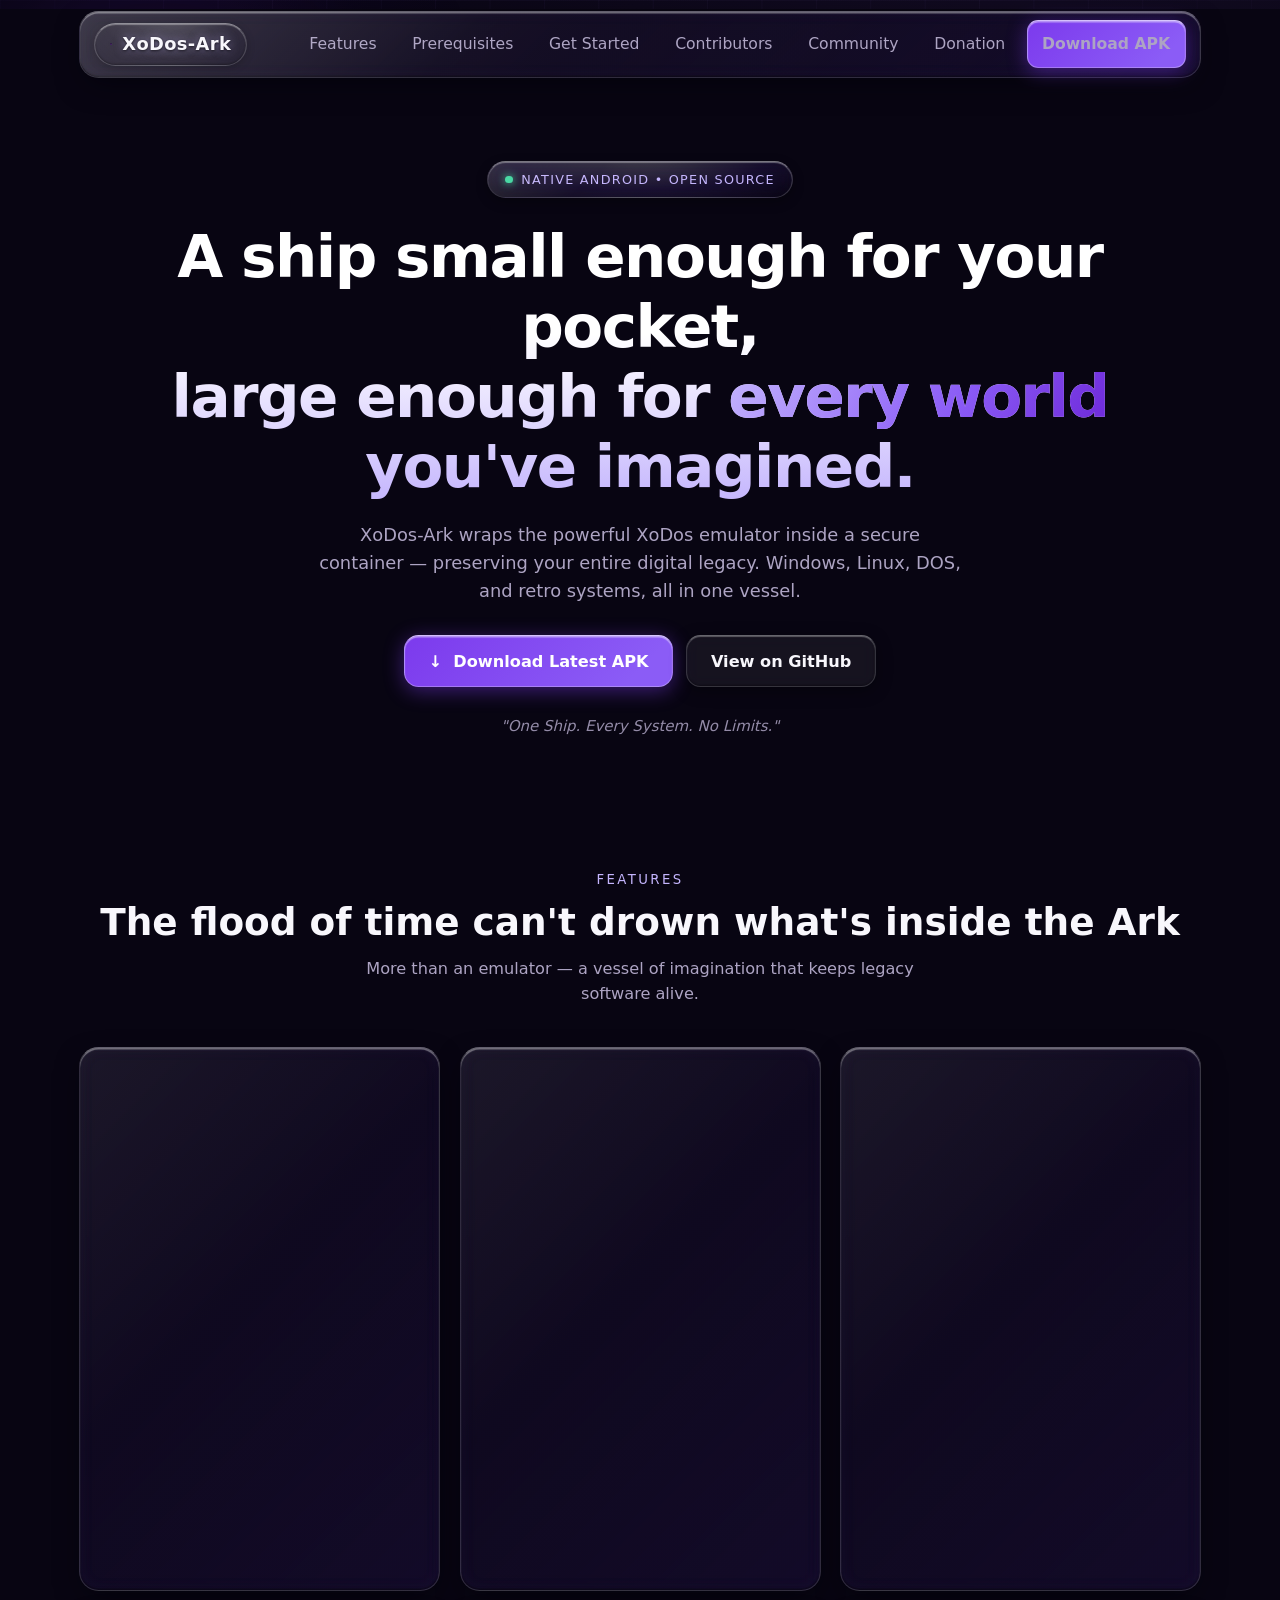
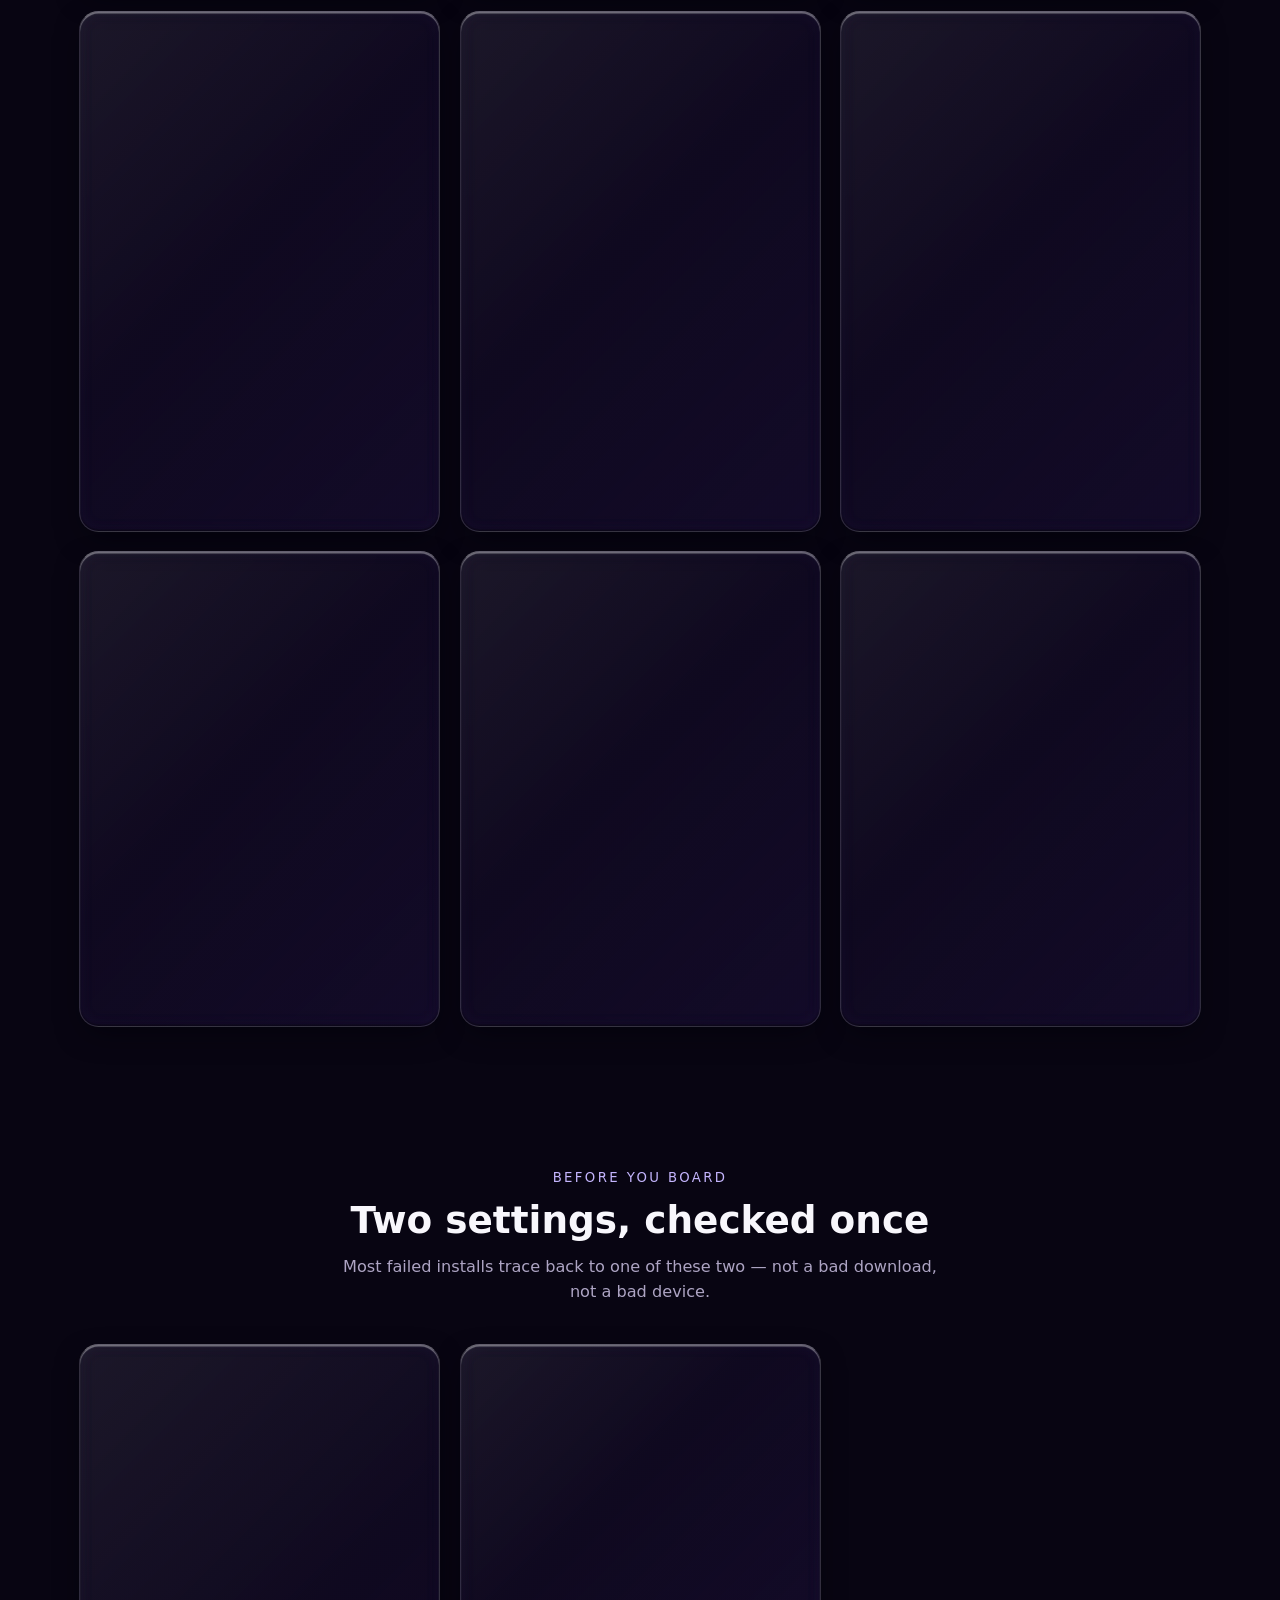
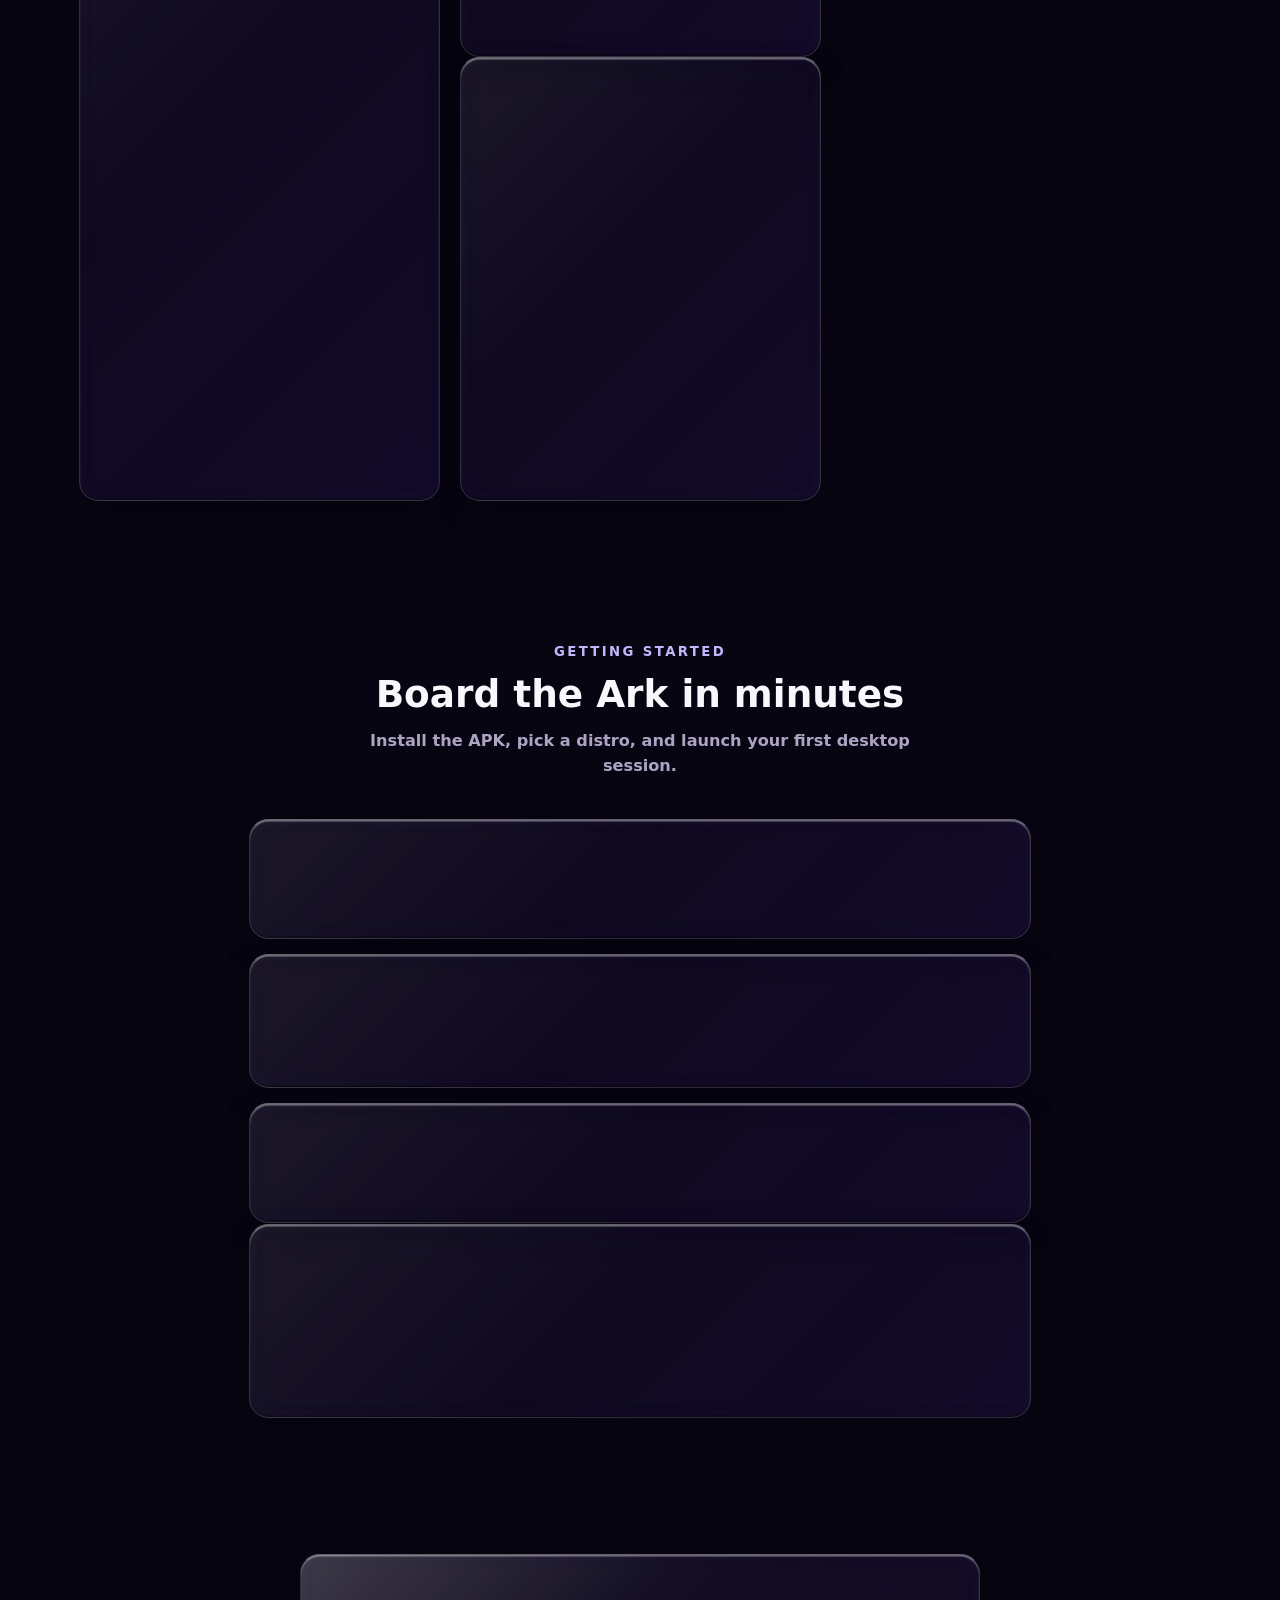
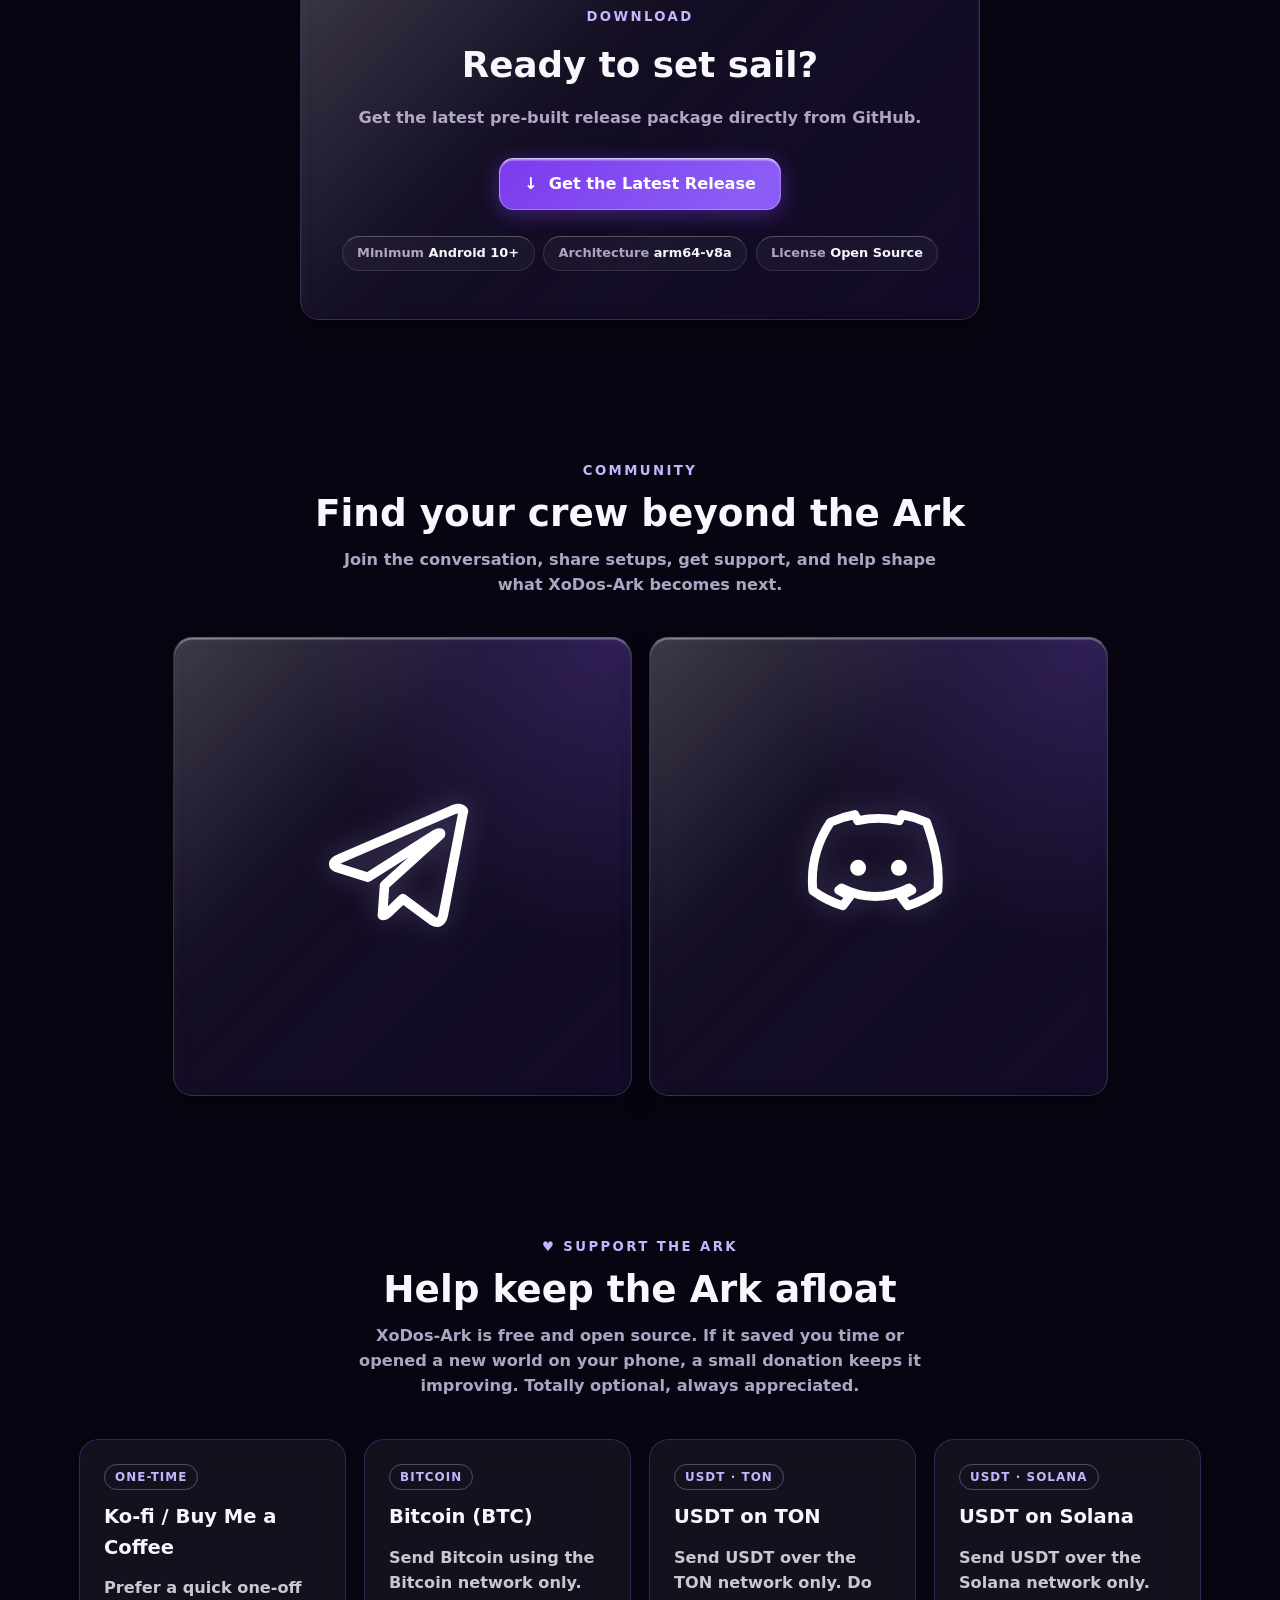
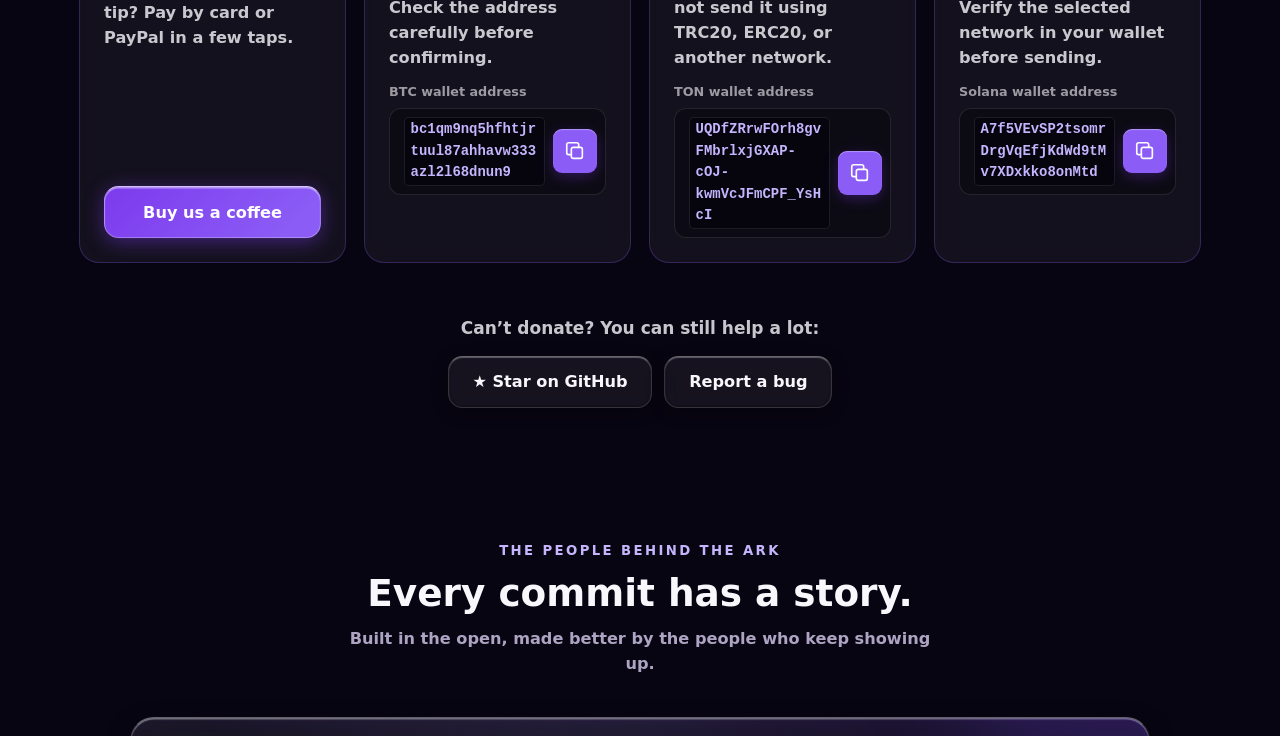
==== index.html @ d172a42a "Fix typo in performance improvement link Corrected a typo in the link to improve performance." ====
<!DOCTYPE html>
<html lang="en">
<head>
<meta charset="UTF-8">
<meta name="viewport" content="width=device-width, initial-scale=1.0, maximum-scale=5.0, viewport-fit=cover">
<meta name="theme-color" content="#080512">
<meta name="description" content="XoDos-Ark is a native Android app that wraps the XoDos emulator in a secure container.">
<title>XoDos-Ark — One Ship. Every System. No Limits.</title>
<link rel="stylesheet" href="style.css">
</head>
<body>
<div class="bg" aria-hidden="true">
<div class="orb orb-a"></div>
<div class="orb orb-b"></div>
<div class="grid"></div>
</div>
<nav aria-label="Primary navigation">
<div class="nav-inner glass">
<a class="brand" href="#top" aria-label="XoDos-Ark home">
<img class="brand-logo" src="assets/logo.png" alt="" width="52" height="52" decoding="async">
<span>XoDos-Ark</span>
</a>
<button class="nav-toggle" id="navToggle" type="button" aria-label="Toggle menu" aria-expanded="false" aria-controls="navMenu">
<span></span><span></span><span></span>
</button>
<div class="nav-links" id="navMenu">
<a href="#features">Features</a>
<a href="#prereqs">Prerequisites</a>
<a href="#start">Get Started</a>
<a href="#contributors">Contributors</a>
<a href="#community">Community</a>
<a href="#donate">Donation</a>
<a class="btn btn-primary" href="https://github.com/xodiosx/XoDos-Ark/releases" target="_blank" rel="noopener">Download APK</a>
</div>
</div>
</nav>
<main id="top">
<header class="hero wrap">
<span class="badge glass"><span class="dot"></span>Native Android &bull; Open Source</span>
<h1>A ship small enough for your pocket,<br class="br-lg"> large enough for <span class="ark">every world</span> you've imagined.</h1>
<p class="sub">XoDos-Ark wraps the powerful XoDos emulator inside a secure container — preserving your entire digital legacy. Windows, Linux, DOS, and retro systems, all in one vessel.</p>
<div class="cta">
<a class="btn btn-primary" href="https://github.com/xodiosx/XoDos-Ark/releases" target="_blank" rel="noopener">&darr;&nbsp; Download Latest APK</a>
<a class="btn" href="https://github.com/xodiosx/XoDos-Ark" target="_blank" rel="noopener">View on GitHub</a>
</div>
<p class="tagline">"One Ship. Every System. No Limits."</p>
</header>
<section id="features" class="wrap">
<div class="sec-head rv">
<span class="kicker">FEATURES</span>
<h2>The flood of time can't drown what's inside the Ark</h2>
<p>More than an emulator — a vessel of imagination that keeps legacy software alive.</p>
</div>
<div class="cards">
<article class="card glass rv">
<div class="icon" aria-hidden="true">
<svg fill="none" viewBox="0 0 24 24" stroke="currentColor"><path stroke-linecap="round" stroke-linejoin="round" stroke-width="2" d="M19 11H5m14 0a2 2 0 012 2v6a2 2 0 01-2 2H5a2 2 0 01-2-2v-6a2 2 0 012-2m14 0V9a2 2 0 00-2-2M5 11V9a2 2 0 012-2m0 0V5a2 2 0 012-2h6a2 2 0 012 2v2M7 7h10"/></svg>
</div>
<h3>Run full linux distro</h3>
<p>Run any Linux distro's with any environment's supported and given in ark.</p>
<span class="quote"></span>
</article>
<article class="card glass rv">
<div class="icon" aria-hidden="true">
<svg fill="none" viewBox="0 0 24 24" stroke="currentColor"><path stroke-linecap="round" stroke-linejoin="round" stroke-width="2" d="M12 18h.01M8 21h8a2 2 0 002-2V5a2 2 0 00-2-2H8a2 2 0 00-2 2v14a2 2 0 002 2z"/></svg>
</div>
<h3>Windows in mobile </h3>
<p>Run windows games and apps in mobiles.</p>
</article>
<article class="card glass rv">
<div class="icon" aria-hidden="true">
<svg fill="none" viewBox="0 0 24 24" stroke="currentColor"><path stroke-linecap="round" stroke-linejoin="round" stroke-width="2" d="M12 18h.01M8 21h8a2 2 0 002-2V5a2 2 0 00-2-2H8a2 2 0 00-2 2v14a2 2 0 002 2z"/></svg>
</div>
<h3>Pocket-Sized Infinity</h3>
<p>The entire history of personal computing fits in your palm. Save snapshots, share configs, and carry your environments everywhere.</p>
</article>
<article class="card glass rv">
<div class="icon" aria-hidden="true">
<svg fill="none" viewBox="0 0 24 24" stroke="currentColor"><path stroke-linecap="round" stroke-linejoin="round" stroke-width="2" d="M13 10V3L4 14h7v7l9-11h-7z"/></svg>
</div>
<h3>Built for Android</h3>
<p>Optimized touch controls, native Wayland/X11 rendering backends, and low-latency virtual display buffers.</p>
</article>
<article class="card glass rv">
<div class="icon" aria-hidden="true">
<svg fill="none" viewBox="0 0 24 24" stroke="currentColor"><path stroke-linecap="round" stroke-linejoin="round" stroke-width="2" d="M5 8h14M5 8a2 2 0 110-4h14a2 2 0 110 4M5 8v10a2 2 0 002 2h10a2 2 0 002-2V8m-9 4h4"/></svg>
</div>
<h3>Preservation First</h3>
<p>Not just about running the latest distros — it is about keeping classic architecture and legacy binaries running reliably.</p>
</article>
<article class="card glass rv">
<div class="icon" aria-hidden="true">
<svg fill="none" viewBox="0 0 24 24" stroke="currentColor"><path stroke-linecap="round" stroke-linejoin="round" stroke-width="2" d="M12 18h.01M8 21h8a2 2 0 002-2V5a2 2 0 00-2-2H8a2 2 0 00-2 2v14a2 2 0 002 2z"/></svg>
</div>
<h3>No root needed</h3>
<p>Uses proot to run the linux </p>
</article>
<article class="card glass rv">
<div class="icon" aria-hidden="true">
<svg fill="none" viewBox="0 0 24 24" stroke="currentColor"><path stroke-linecap="round" stroke-linejoin="round" stroke-width="2" d="M9 12l2 2 4-4m5.618-4.016A11.955 11.955 0 0112 2.944a11.955 11.955 0 01-8.618 3.04A12.02 12.02 0 003 9c0 5.591 3.824 10.29 9 11.622 5.176-1.332 9-6.03 9-11.622 0-1.042-.133-2.052-.382-3.016z"/></svg>
</div>
<h3>Backup && restore linux distro</h3>
<p>Backup the linx distro you have installed and extect it when you need </p>
</article>
<article class="card glass rv">
<div class="icon" aria-hidden="true">
<svg fill="none" viewBox="0 0 24 24" stroke="currentColor"><path stroke-linecap="round" stroke-linejoin="round" stroke-width="2" d="M12 18h.01M8 21h8a2 2 0 002-2V5a2 2 0 00-2-2H8a2 2 0 00-2 2v14a2 2 0 002 2z"/></svg>
</div>
<h3>Multi linux distro support </h3>
<p>You can install upto 3 linux distro and run what you want.</p>
</article>
<article class="card glass rv">
<div class="icon" aria-hidden="true">
<svg fill="none" viewBox="0 0 24 24" stroke="currentColor"><path stroke-linecap="round" stroke-linejoin="round" stroke-width="2" d="M12 18h.01M8 21h8a2 2 0 002-2V5a2 2 0 00-2-2H8a2 2 0 00-2 2v14a2 2 0 002 2z"/></svg>
</div>
<h3>Kali linux support (⚠️Beta) </h3>
<p> Run kali linux the most wanted.</p>
</article>
</div>
</section>
<section id="prereqs" class="wrap">
<div class="sec-head rv">
<span class="kicker">Before You Board</span>
<h2>Two settings, checked once</h2>
<p>Most failed installs trace back to one of these two — not a bad download, not a bad device.</p>
</div>
<div class="cards">
<article class="card glass rv">
<div class="icon" aria-hidden="true">
<svg fill="none" viewBox="0 0 24 24" stroke="currentColor"><path stroke-linecap="round" stroke-linejoin="round" stroke-width="2" d="M10 20l4-16m4 4l4 4-4 4M6 8l-4 4 4 4"/></svg>
</div>
<h3>Disable child process restrictions</h3>
<p>DISABLE THE PHANTOM PROCESER KILLER TO RUN THE LINUX ON YOUR DEVICE WITHOUT ANY CRASH.<b> <a href="phatom.html" class="quote">Want to learn more about that how to do that then clcik here</a></p>
<span class="quote">Resets itself if Developer Options ever gets switched off and back on — recheck it before your next install session.</span>
</article>
<article class="card glass rv">
<div class="icon" aria-hidden="true">
<svg fill="none" viewBox="0 0 24 24" stroke="currentColor"><path stroke-linecap="round" stroke-linejoin="round" stroke-width="2" d="M9 13h6m-3-3v6m5 5H7a2 2 0 01-2-2V5a2 2 0 012-2h5.586a1 1 0 01.707.293l5.414 5.414a1 1 0 01.293.707V19a2 2 0 01-2 2z"/></svg>
</div>
<h3>Grant only what's asked</h3>
<p>When the app requests file/storage permission, grant that dialog as shown. Don't separately enable a broader "manage all files" toggle beyond what it actually asks for — that exposes Android's own system-adjacent paths, and an accidental delete there risks the OS itself, not just app data.</p>
<span class="quote">The standard prompt is enough. More access isn't a shortcut, it's a bigger blast radius.</span>
</article>
<article class="card glass rv">
<div class="icon" aria-hidden="true">
<svg fill="none" viewBox="0 0 24 24" stroke="currentColor"><path stroke-linecap="round" stroke-linejoin="round" stroke-width="2" d="M12 9v2m0 4h.01m-6.938 4h13.856c1.54 0 2.502-1.667 1.732-3L13.732 4c-.77-1.333-2.694-1.333-3.464 0L3.34 16c-.77 1.333.192 3 1.732 3z"/></svg>
</div>
<h3>One thing to know</h3>
<p>there's a safe Way to disable phantom process killer without developer options being enabled is by enabling developer options for One time then use ADB command to disable phantom process killer then disable developer options again it won't effect the disabled phantom process only phone restart would restore phantom process again so you can keep using your banking apps. </p>
</article>
</div>
</section>
<section id="start" class="wrap">
<div class="sec-head rv">
<span class="kicker">Getting Started</span>
<h2>Board the Ark in minutes</h2>
<p>Install the APK, pick a distro, and launch your first desktop session.</p>
</div>
<div class="steps">
<article class="step glass rv">
<span class="num">1</span>
<div>
<h3>Install the APK</h3>
<p>Grab the latest release from GitHub, install it, and grant storage permissions. Requires Android 10 (API 29)+.</p>
</div>
</article>
<article class="step glass rv">
<span class="num">2</span>
<div>
<h3>Pick your distro &amp; update</h3>
<p>Select a distribution, start the container, and update package sources: <b> <a href="" class="quote">Want to learn about whats Linux , distro & how to use app. </a> </p>
</div>
</article>
<article class="step glass rv">
<span class="num">3</span>
<div>
<h3>Install your desktop environment</h3>
<p>Choose an efficient desktop interface such as XFCE4 or Openbox for maximum smoothness.</p></div>
</article>
<article class="step glass rv">
<span class="num">4</span>
<div>
<h3>Launch the session</h3>
<p>Start your display server and launch the desktop session using Desktop launcher insude drawer.<b> <a href="improve-perfomance.html" class="quote">Want to improve your Linux performance. </a> <b> <a href="learn-native_env.html" class="quote">Want to Learn how to use native environment of app </a> </p>
</div>
</article>
</div>
</section>
<section id="download" class="wrap">
<div class="dl-card glass rv">
<span class="kicker">Download</span>
<h2>Ready to set sail?</h2>
<p>Get the latest pre-built release package directly from GitHub.</p>
<a class="btn btn-primary" href="https://github.com/xodiosx/XoDos-Ark/releases" target="_blank" rel="noopener">&darr;&nbsp; Get the Latest Release</a>
<div class="req">
<span class="chip">Minimum <b>Android 10+</b></span>
<span class="chip">Architecture <b>arm64-v8a</b></span>
<span class="chip">License <b>Open Source</b></span>
</div>
</div>
</section>
<section id="community" class="wrap">
<div class="sec-head rv">
<span class="kicker">Community</span>
<h2>Find your crew beyond the Ark</h2>
<p>Join the conversation, share setups, get support, and help shape what XoDos-Ark becomes next.</p>
</div>
<div class="community-grid">
<!-- Replace the demo URLs below with the official community invites. -->
<a class="community-card glass rv" href="https://t.me/xodemulatorr" target="_blank" rel="noopener" aria-label="Open the XoDos-Ark Telegram group">
<div class="community-icon community-icon-telegram" aria-hidden="true">
<svg viewBox="0 0 24 24" fill="none"><path d="m21.5 3.5-3.1 16.1c-.23 1.13-.84 1.41-1.7.88l-4.66-3.43-2.25 2.17c-.25.25-.46.46-.94.46l.34-4.75 8.65-7.82c.38-.34-.08-.53-.59-.19L6.56 13.68l-4.61-1.44c-1-.31-1.02-1 .21-1.47L20.2 3.01c.83-.31 1.56.19 1.3.49Z" stroke="currentColor" stroke-width="1.5" stroke-linejoin="round"/></svg>
</div>
</a>
<a class="community-card glass rv" href="https://discord.gg/d2ChVhPfnF" target="_blank" rel="noopener" aria-label="Open the XoDos-Ark Discord server">
<div class="community-icon community-icon-discord" aria-hidden="true">
<svg viewBox="0 0 24 24" fill="none"><path d="M19.54 5.05A16.1 16.1 0 0 0 15.7 3.86l-.47.96a14.7 14.7 0 0 0-6.47 0l-.47-.96a16.1 16.1 0 0 0-3.84 1.2C2.03 8.7 1.37 12.26 1.7 15.77a15.9 15.9 0 0 0 4.72 2.38l1.14-1.56a9.4 9.4 0 0 1-1.8-.87l.44-.34a11.33 11.33 0 0 0 10.6 0l.44.34c-.58.34-1.18.63-1.8.87l1.14 1.56a15.9 15.9 0 0 0 4.72-2.38c.39-4.07-.66-7.6-1.76-10.72Z" stroke="currentColor" stroke-width="1.4" stroke-linejoin="round"/><circle cx="8.8" cy="12.2" r="1.25" fill="currentColor"/><circle cx="15.2" cy="12.2" r="1.25" fill="currentColor"/></svg>
</div>
</a>
</div>
</section>

<section id="donate" class="wrap">
<style>
#donate{--dp:#8b5cf6;--dp2:#c4b5fd}
#donate .dn-grid{display:grid;gap:18px;grid-template-columns:repeat(auto-fit,minmax(260px,1fr))}
#donate .dn-card{display:flex;flex-direction:column;gap:12px;padding:24px;border-radius:20px;background:rgba(255,255,255,.05);border:1px solid rgba(139,92,246,.28);-webkit-backdrop-filter:blur(14px);backdrop-filter:blur(14px)}
#donate .dn-card h3{margin:0;font-size:1.15rem}
#donate .dn-card p{margin:0;opacity:.8;line-height:1.55;font-size:.95rem}
#donate .dn-tag{align-self:flex-start;font-size:.7rem;letter-spacing:.09em;text-transform:uppercase;color:var(--dp2);border:1px solid rgba(196,181,253,.35);padding:3px 10px;border-radius:99px}
#donate .dn-copy{display:flex;gap:8px;align-items:center;background:rgba(0,0,0,.35);border:1px solid rgba(255,255,255,.1);border-radius:12px;padding:8px 8px 8px 14px}
#donate .dn-copy code{flex:1;min-width:0;overflow-wrap:anywhere;font-size:.82rem;color:var(--dp2)}
#donate .dn-copy button{border:0;cursor:pointer;color:#fff;background:var(--dp);border-radius:9px;padding:8px 14px;font:inherit;font-size:.82rem;font-weight:600}
#donate .dn-copy button.done{background:#10b981}
#donate .dn-copy button{display:inline-flex;align-items:center;justify-content:center;flex:0 0 44px;min-width:44px;min-height:44px;padding:10px}
#donate .dn-copy button svg{display:block;width:22px;height:22px;fill:none;stroke:currentColor;stroke-width:1.8;stroke-linecap:round;stroke-linejoin:round}
#donate .dn-copy button span{position:absolute;width:1px;height:1px;padding:0;margin:-1px;overflow:hidden;clip:rect(0,0,0,0);white-space:nowrap;border:0}
#donate .dn-label{font-size:.75rem;opacity:.6;margin-bottom:-6px}
#donate .dn-qr{align-self:center;width:150px;height:150px;border-radius:14px;background:#fff;display:grid;place-items:center;overflow:hidden}
#donate .dn-qr img{max-width:100%;max-height:100%}
#donate .dn-qr span{display:none;color:#555;font-size:.75rem;text-align:center;padding:10px}
#donate .dn-qr.empty span{display:block}
#donate .dn-qr.empty img{display:none}
#donate .dn-card .btn{text-align:center;margin-top:auto}
#donate .dn-why{margin-top:26px;display:flex;flex-wrap:wrap;gap:10px;justify-content:center}
#donate .dn-why span{padding:8px 16px;border-radius:99px;font-size:.88rem;background:rgba(139,92,246,.12);border:1px solid rgba(139,92,246,.3)}
#donate .dn-free{margin-top:26px;text-align:center}
#donate .dn-free p{opacity:.8;margin:0 0 14px}
#donate .dn-free .row{display:flex;flex-wrap:wrap;gap:12px;justify-content:center}
</style>
<div class="sec-head rv">
<span class="kicker">&hearts; Support the Ark</span>
<h2>Help keep the Ark afloat</h2>
<p>XoDos-Ark is free and open source. If it saved you time or opened a new world on your phone, a small donation keeps it improving. Totally optional, always appreciated.</p>
</div>
<div class="dn-grid">
<article class="dn-card rv">
  <span class="dn-tag">One-time</span>
  <h3>Ko-fi / Buy Me a Coffee</h3>
  <p>Prefer a quick one-off tip? Pay by card or PayPal in a few taps.</p>
  <!-- Replace YOUR-NAME with your real Ko-fi username to activate this payment link. -->
  <a class="btn btn-primary" href="https://buymeacoffee.com/karysdev?new=1" target="_blank" rel="noopener">Buy us a coffee</a>
</article>
<article class="dn-card rv">
  <span class="dn-tag">Bitcoin</span>
  <h3>Bitcoin (BTC)</h3>
  <p>Send Bitcoin using the Bitcoin network only. Check the address carefully before confirming.</p>
  <div class="dn-label">BTC wallet address</div>
  <div class="dn-copy">
    <code>bc1qm9nq5hfhtjrtuul87ahhavw333azl2l68dnun9</code>
    <button class="copy-command" type="button" data-copy="bc1qm9nq5hfhtjrtuul87ahhavw333azl2l68dnun9" aria-label="Copy Bitcoin wallet address" title="Copy wallet address">
      <svg viewBox="0 0 24 24" aria-hidden="true" focusable="false"><rect x="8" y="8" width="12" height="12" rx="2"></rect><path d="M16 8V5a2 2 0 0 0-2-2H5a2 2 0 0 0-2 2v9a2 2 0 0 0 2 2h3"></path></svg>
      <span>Copy</span>
    </button>
  </div>
</article>

<article class="dn-card rv">
  <span class="dn-tag">USDT · TON</span>
  <h3>USDT on TON</h3>
  <p>Send USDT over the TON network only. Do not send it using TRC20, ERC20, or another network.</p>
  <div class="dn-label">TON wallet address</div>
  <div class="dn-copy">
    <code>UQDfZRrwFOrh8gvFMbrlxjGXAP-cOJ-kwmVcJFmCPF_YsHcI</code>
    <button class="copy-command" type="button" data-copy="UQDfZRrwFOrh8gvFMbrlxjGXAP-cOJ-kwmVcJFmCPF_YsHcI" aria-label="Copy USDT TON wallet address" title="Copy wallet address">
      <svg viewBox="0 0 24 24" aria-hidden="true" focusable="false"><rect x="8" y="8" width="12" height="12" rx="2"></rect><path d="M16 8V5a2 2 0 0 0-2-2H5a2 2 0 0 0-2 2v9a2 2 0 0 0 2 2h3"></path></svg>
      <span>Copy</span>
    </button>
  </div>
</article>

<article class="dn-card rv">
  <span class="dn-tag">USDT · Solana</span>
  <h3>USDT on Solana</h3>
  <p>Send USDT over the Solana network only. Verify the selected network in your wallet before sending.</p>
  <div class="dn-label">Solana wallet address</div>
  <div class="dn-copy">
    <code>A7f5VEvSP2tsomrDrgVqEfjKdWd9tMv7XDxkko8onMtd</code>
    <button class="copy-command" type="button" data-copy="A7f5VEvSP2tsomrDrgVqEfjKdWd9tMv7XDxkko8onMtd" aria-label="Copy USDT Solana wallet address" title="Copy wallet address">
      <svg viewBox="0 0 24 24" aria-hidden="true" focusable="false"><rect x="8" y="8" width="12" height="12" rx="2"></rect><path d="M16 8V5a2 2 0 0 0-2-2H5a2 2 0 0 0-2 2v9a2 2 0 0 0 2 2h3"></path></svg>
      <span>Copy</span>
    </button>
  </div>
</article>
</div>
<div class="dn-why rv" aria-label="What donations help with">

</div>
<div class="dn-free rv">
<p>Can&rsquo;t donate? You can still help a lot:</p>
<div class="row">
<a class="btn" href="https://github.com/xodiosx/XoDos-Ark" target="_blank" rel="noopener">&#9733; Star on GitHub</a>
<a class="btn" href="https://github.com/xodiosx/XoDos-Ark/issues" target="_blank" rel="noopener">Report a bug</a>
</div>
</div>
<script>
(function () {
  var buttons = document.querySelectorAll('#donate [data-copy]');

  buttons.forEach(function (button) {
    button.addEventListener('click', async function () {
      var address = button.getAttribute('data-copy');
      var label = button.querySelector('span');
      var originalText = label ? label.textContent : button.textContent;

      try {
        if (navigator.clipboard && window.isSecureContext) {
          await navigator.clipboard.writeText(address);
        } else {
          var field = document.createElement('textarea');
          field.value = address;
          field.setAttribute('readonly', '');
          field.style.position = 'fixed';
          field.style.opacity = '0';
          document.body.appendChild(field);
          field.select();
          var copied = document.execCommand('copy');
          field.remove();
          if (!copied) throw new Error('Clipboard copy failed');
        }

        if (label) label.textContent = 'Copied ✓';
        else button.textContent = 'Copied ✓';
        button.classList.add('done');
      } catch (error) {
        if (label) label.textContent = 'Copy failed';
        else button.textContent = 'Copy failed';
      }

      window.setTimeout(function () {
        if (label) label.textContent = originalText;
        else button.textContent = originalText;
        button.classList.remove('done');
      }, 1800);
    });
  });
})();
</script>
</section>

<section id="contributors" class="wrap contributors-section">
  <div class="sec-head rv">
    <span class="kicker">THE PEOPLE BEHIND THE ARK</span>
    <h2>Every commit has a story.</h2>
    <p>Built in the open, made better by the people who keep showing up.</p>
  </div>

  <div class="contributors-panel glass rv">
    <div class="contributors-panel__glow" aria-hidden="true"></div>
    <div class="contributors-topbar" aria-hidden="true">
      <div class="contributors-window-dots"><i></i><i></i><i></i></div>
      <span class="contributors-window-title">xodos-ark / contributors</span>
      <span class="contributors-window-mark">● PUBLIC</span>
    </div>

    <div class="contributors-console">
      <div class="contributors-command"><span class="contributors-prompt">root@ark:~$</span> git log --contributors</div>
      <div class="contributors-meta">
        <span class="contributors-live-dot" aria-hidden="true"></span>
        <span data-contributor-status role="status" aria-live="polite">Loading GitHub contributor graph…</span>
        <span class="contributors-count" data-contributor-count>— people</span>
      </div>
    </div>

    <div class="contributors-viewport" aria-label="XoDos-Ark contributors">
      <div class="contributors-track" data-contributor-track>
        <div class="contributors-track__group" data-contributor-group>
          <div class="contributors-loading">Fetching the people behind the commits…</div>
        </div>
      </div>
    </div>

    <div class="contributors-bottomline">
      <span><span class="contributors-prompt">&gt;_</span> Open source is a team sport.</span>
  
    </div>
  </div>
  <p class="contributors-note">Contributor profiles open on GitHub. The roster is read from the public XoDos-Ark repository.</p>
</section>

</main>
<footer>
<div class="wrap">
<div class="glass">
<p><b>XoDos-Ark</b> — Built with gratitude toward the open-source community: Termux, Termux-X11, Triearch , Wayland and PRoot.</p>
<p class="foot-links">
<a href="https://github.com/xodiosx/XoDos-Ark" target="_blank" rel="noopener">GitHub</a> &bull;
<a href="https://github.com/xodiosx/XoDos-Ark/releases" target="_blank" rel="noopener">Releases</a> &bull;
<a href="https://github.com/xodiosx/XoDos-Ark#readme" target="_blank" rel="noopener">Documentation</a>
</p>
<p class="fine">"Bounded in a nutshell, yet king of infinite space."</p>
</div>
</div>
</footer>
<script src="main.js" defer></script>
</body>
</html>
---- style.css ----
:root {
  --bg: #080512;
  --bg-subtle: #120b22;
  --violet: #8b5cf6;
  --violet-glow: rgba(139, 92, 246, 0.4);
  --violet-soft: #c4b5fd;
  --ink: #f8f7fc;
  --ink-dim: #ada4c3;

  /* Optical Glass Tokens */
  --glass-bg: linear-gradient(135deg, rgba(255, 255, 255, 0.08) 0%, rgba(20, 13, 38, 0.6) 45%, rgba(139, 92, 246, 0.08) 100%);
  --glass-stroke: rgba(255, 255, 255, 0.14);
  --glass-stroke-top: rgba(255, 255, 255, 0.35);

  --lens-shadow: 0 10px 30px -8px rgba(2, 1, 8, 0.7),
                 inset 0 1.5px 1px 0 rgba(255, 255, 255, 0.4),
                 inset 0 -1.5px 2px 0 rgba(0, 0, 0, 0.4),
                 inset 0 0 16px 0 rgba(139, 92, 246, 0.06);

  --radius: 1.15rem;
  --font: system-ui, -apple-system, "Segoe UI", Roboto, "Helvetica Neue", Arial, sans-serif;
  --mono: ui-monospace, SFMono-Regular, Menlo, Consolas, monospace;
}

* {
  margin: 0;
  padding: 0;
  box-sizing: border-box;
}

/* Fluid Auto-Scaler: Everything based on rem scales to screen width */
html {
  scroll-behavior: smooth;
  font-size: clamp(13.5px, 3.8vw, 17px);
  background-color: var(--bg);
}

body {
  min-height: calc(var(--vvh, 1vh) * 100);
  background: var(--bg);
  color: var(--ink);
  font-family: var(--font);
  line-height: 1.55;
  overflow-x: hidden;
  -webkit-font-smoothing: antialiased;
  -webkit-tap-highlight-color: transparent;
}

::selection {
  background: var(--violet);
  color: #fff;
}

img, svg {
  max-width: 100%;
  height: auto;
}

.wrap {
  width: 100%;
  max-width: 68rem;
  margin: 0 auto;
  padding-inline: max(1rem, env(safe-area-inset-left), env(safe-area-inset-right));
}

/* ==========================================================================
   LOW-END OPTIMIZED AMBIENT BACKGROUND
   ========================================================================== */
.bg {
  position: fixed;
  inset: 0;
  z-index: -2;
  overflow: hidden;
  background: radial-gradient(1200px 700px at 80% -10%, var(--bg-subtle), transparent 70%), var(--bg);
  pointer-events: none;
}

.orb {
  position: absolute;
  border-radius: 50%;
  opacity: 0.65;
  transform: translateZ(0);
  will-change: transform;
}

.orb-a {
  width: 55vmax;
  height: 55vmax;
  left: -15vmax;
  top: -15vmax;
  background: radial-gradient(circle closest-side, rgba(91, 33, 182, 0.45) 0%, rgba(91, 33, 182, 0.2) 40%, rgba(91, 33, 182, 0.04) 70%, transparent 100%);
  animation: drift 28s ease-in-out infinite alternate;
}

.orb-b {
  width: 48vmax;
  height: 48vmax;
  right: -12vmax;
  bottom: -12vmax;
  background: radial-gradient(circle closest-side, rgba(67, 24, 154, 0.4) 0%, rgba(49, 46, 129, 0.18) 45%, rgba(49, 46, 129, 0.03) 75%, transparent 100%);
  animation: drift 34s ease-in-out infinite alternate-reverse;
}

@keyframes drift {
  0% { transform: translate3d(0, 0, 0); }
  100% { transform: translate3d(4vmax, 3vmax, 0); }
}

.grid {
  position: absolute;
  inset: 0;
  background-image: 
    linear-gradient(rgba(167, 139, 250, 0.04) 1px, transparent 1px),
    linear-gradient(90deg, rgba(167, 139, 250, 0.04) 1px, transparent 1px);
  background-size: 3.2rem 3.2rem;
  mask-image: radial-gradient(ellipse 90% 70% at 50% 0%, #000 35%, transparent 75%);
  -webkit-mask-image: radial-gradient(ellipse 90% 70% at 50% 0%, #000 35%, transparent 75%);
}

/* ==========================================================================
   CONVEX OPTICAL GLASS
   ========================================================================== */
.glass {
  position: relative;
  background: var(--glass-bg);
  border: 1px solid var(--glass-stroke);
  border-top-color: var(--glass-stroke-top);
  border-radius: var(--radius);
  box-shadow: var(--lens-shadow);
  backdrop-filter: blur(9px) saturate(145%);
  -webkit-backdrop-filter: blur(9px) saturate(145%);
  transform: translateZ(0);
}

.glass::before {
  content: "";
  position: absolute;
  inset: 0;
  border-radius: inherit;
  pointer-events: none;
  background: linear-gradient(135deg, rgba(255, 255, 255, 0.15) 0%, rgba(255, 255, 255, 0.02) 35%, transparent 100%);
}

/* ==========================================================================
   NAVIGATION BAR (Auto-Scaled & Safe-Area Aware)
   ========================================================================== */
nav {
  position: sticky;
  top: max(0.6rem, env(safe-area-inset-top));
  z-index: 100;
  width: 100%;
  max-width: 68rem;
  margin: 0.5rem auto 0;
  padding-inline: max(1rem, env(safe-area-inset-left), env(safe-area-inset-right));
}

.nav-inner {
  display: flex;
  align-items: center;
  justify-content: space-between;
  gap: 0.75rem;
  padding: 0.5rem 0.85rem;
  min-height: 3.6rem;
  overflow: visible !important;
}

.brand {
  position: relative;
  display: flex;
  align-items: center;
  gap: 0.6rem;
  font-weight: 750;
  letter-spacing: 0.02em;
  color: var(--ink);
  text-decoration: none;
  font-size: 1.05rem;
  padding: 0.4rem 0.85rem;
  border-radius: 999px;
  background: radial-gradient(ellipse at 50% -20%, rgba(255, 255, 255, 0.18) 0%, rgba(255, 255, 255, 0.02) 65%, transparent 100%);
  border: 1px solid rgba(255, 255, 255, 0.16);
  border-top-color: rgba(255, 255, 255, 0.45);
  box-shadow: inset 0 1px 1px rgba(255, 255, 255, 0.35), inset 0 -1px 2px rgba(0, 0, 0, 0.3), 0 2px 8px rgba(0, 0, 0, 0.2);
  transition: transform 0.2s cubic-bezier(0.16, 1, 0.3, 1), box-shadow 0.2s;
}

.brand-logo {
  display: block;
  width: 2.25px;
  height: 2.25px;
  flex: 0 0 auto;
  object-fit: contain;
  background: transparent;
  border: 0;
  border-radius: 50%;
  filter: drop-shadow(0 0 8px rgba(139, 92, 246, 0.42));
}

@media (max-width: 36rem) {
  .brand-logo {
    width: 2.85rem;
    height: 2.85rem;
  }
  .brand {
    gap: 0.55rem;
    padding-inline: 0.7rem;
  }
}

.brand span {
  text-shadow: 0 1px 3px rgba(0, 0, 0, 0.7), 0 0 10px rgba(196, 181, 253, 0.5);
}

.brand:hover, .brand:active {
  transform: scale(1.04);
}

.nav-toggle {
  display: none;
  flex-direction: column;
  justify-content: center;
  gap: 0.3rem;
  width: 2.75rem;
  height: 2.75rem;
  padding: 0.65rem;
  background: rgba(255, 255, 255, 0.06);
  border: 1px solid var(--glass-stroke);
  border-top-color: var(--glass-stroke-top);
  border-radius: 0.75rem;
  cursor: pointer;
  box-shadow: inset 0 1px 1px rgba(255, 255, 255, 0.3);
  z-index: 1010;
}

.nav-toggle span {
  display: block;
  height: 2px;
  width: 100%;
  background: var(--ink);
  border-radius: 2px;
  transition: transform 0.22s ease, opacity 0.18s ease;
}

.nav-toggle[aria-expanded="true"] span:nth-child(1) { transform: translateY(6px) rotate(45deg); }
.nav-toggle[aria-expanded="true"] span:nth-child(2) { opacity: 0; }
.nav-toggle[aria-expanded="true"] span:nth-child(3) { transform: translateY(-6px) rotate(-45deg); }

.nav-links {
  display: flex;
  gap: 0.4rem;
  align-items: center;
}

.nav-links a {
  color: var(--ink-dim);
  text-decoration: none;
  font-size: 0.92rem;
  padding: 0.5rem 0.85rem;
  border-radius: 0.65rem;
  transition: color 0.2s, background 0.2s;
}

.nav-links a:hover {
  color: var(--ink);
  background: rgba(255, 255, 255, 0.08);
}

/* ==========================================================================
   BUTTONS & BADGES
   ========================================================================== */
.btn {
  display: inline-flex;
  align-items: center;
  justify-content: center;
  gap: 0.5rem;
  padding: 0.75rem 1.4rem;
  min-height: 2.85rem;
  border-radius: 0.85rem;
  font-weight: 600;
  font-size: 0.95rem;
  text-decoration: none;
  cursor: pointer;
  border: 1px solid var(--glass-stroke);
  border-top-color: var(--glass-stroke-top);
  color: var(--ink);
  background: rgba(255, 255, 255, 0.06);
  backdrop-filter: blur(8px);
  -webkit-backdrop-filter: blur(8px);
  box-shadow: inset 0 1px 1px rgba(255, 255, 255, 0.3), inset 0 -1px 2px rgba(0, 0, 0, 0.3), 0 4px 16px rgba(0, 0, 0, 0.35);
  transition: transform 0.2s cubic-bezier(0.16, 1, 0.3, 1), box-shadow 0.2s ease, border-color 0.2s;
}

.btn:hover {
  transform: translateY(-2px) scale(1.02);
  background: rgba(255, 255, 255, 0.1);
  border-top-color: rgba(255, 255, 255, 0.55);
}

.btn:active {
  transform: translateY(0) scale(0.98);
}

.btn-primary {
  background: linear-gradient(135deg, #7c3aed, #8b5cf6 85%);
  border: 1px solid rgba(255, 255, 255, 0.3);
  border-top: 1px solid rgba(255, 255, 255, 0.65);
  color: #fff;
  box-shadow: 0 4px 20px rgba(124, 58, 237, 0.45), inset 0 1.5px 1px rgba(255, 255, 255, 0.45);
}

.badge {
  display: inline-flex;
  align-items: center;
  gap: 0.5rem;
  font-size: 0.75rem;
  letter-spacing: 0.1em;
  text-transform: uppercase;
  color: var(--violet-soft);
  padding: 0.45rem 1rem;
  border-radius: 999px;
  margin-bottom: 1.4rem;
  background: radial-gradient(ellipse at 50% -20%, rgba(255, 255, 255, 0.22) 0%, rgba(139, 92, 246, 0.1) 60%, rgba(10, 6, 20, 0.5) 100%);
  border: 1px solid rgba(255, 255, 255, 0.18);
  border-top-color: rgba(255, 255, 255, 0.45);
  box-shadow: inset 0 1px 1px rgba(255, 255, 255, 0.35), 0 4px 12px rgba(0, 0, 0, 0.3);
}

.dot {
  width: 0.45rem;
  height: 0.45rem;
  border-radius: 50%;
  background: #34d399;
  box-shadow: 0 0 8px #34d399;
}

/* ==========================================================================
   HERO SECTION
   ========================================================================== */
.hero {
  padding-block: clamp(2.8rem, 10vw, 5rem) clamp(2rem, 7vw, 3.5rem);
  text-align: center;
}

.hero h1 {
  font-size: clamp(1.75rem, 6.8vw, 3.5rem);
  line-height: 1.18;
  font-weight: 800;
  letter-spacing: -0.025em;
  margin-bottom: 1.1rem;
  background: linear-gradient(180deg, #ffffff 40%, #c4b5fd 100%);
  -webkit-background-clip: text;
  background-clip: text;
  color: transparent;
}

.ark {
  background: linear-gradient(120deg, #c4b5fd, #8b5cf6 60%, #6d28d9);
  -webkit-background-clip: text;
  background-clip: text;
  color: transparent;
}

.hero p.sub {
  max-width: 38rem;
  margin: 0 auto 1.8rem;
  color: var(--ink-dim);
  font-size: clamp(0.92rem, 3.5vw, 1.05rem);
}

.cta {
  display: flex;
  gap: 0.75rem;
  justify-content: center;
  flex-wrap: wrap;
}

.cta .btn {
  width: 100%;
  max-width: 20rem;
}

.tagline {
  margin-top: 1.6rem;
  font-size: 0.88rem;
  color: var(--ink-dim);
  font-style: italic;
  opacity: 0.85;
}

section {
  padding-block: clamp(2.2rem, 8vw, 4rem);
}

.sec-head {
  text-align: center;
  margin-bottom: clamp(1.6rem, 5vw, 2.4rem);
}

.kicker {
  font-size: 0.78rem;
  letter-spacing: 0.18em;
  text-transform: uppercase;
  color: var(--violet-soft);
}

.sec-head h2 {
  font-size: clamp(1.4rem, 5.5vw, 2.2rem);
  line-height: 1.22;
  font-weight: 750;
  margin-top: 0.5rem;
}

.sec-head p {
  color: var(--ink-dim);
  max-width: 35rem;
  margin: 0.6rem auto 0;
  font-size: 0.95rem;
}

.video-section {
  padding-top: clamp(2rem, 7vw, 3.5rem);
}

.video-shell {
  max-width: 29rem;
  margin: 0 auto;
  padding: clamp(0.65rem, 2vw, 1rem);
}

.video-frame {
  position: relative;
  width: min(100%, 24rem);
  aspect-ratio: 9 / 16;
  margin: 0 auto;
  overflow: hidden;
  border-radius: calc(var(--radius) - 0.25rem);
  background: #05030b;
  box-shadow: 0 12px 28px rgba(2, 1, 8, 0.55), inset 0 0 0 1px rgba(255, 255, 255, 0.1);
}

.video-frame iframe {
  display: block;
  width: 100%;
  height: 100%;
  border: 0;
}

.video-note {
  margin: 0.7rem 0.25rem 0;
  color: var(--ink-dim);
  font-size: 0.78rem;
  text-align: center;
}

.command-shell {
  position: relative;
  display: flex;
  align-items: stretch;
  gap: 0.55rem;
  margin: 0.7rem 0.25rem 0;
  padding: 0.7rem;
  border: 1px solid rgba(255, 255, 255, 0.14);
  border-top-color: rgba(255, 255, 255, 0.3);
  border-radius: 0.85rem;
  background: rgba(4, 2, 12, 0.72);
  box-shadow: inset 0 1px 1px rgba(255, 255, 255, 0.08), 0 8px 18px rgba(2, 1, 8, 0.28);
}

.command-block {
  flex: 1;
  min-width: 0;
  margin: 0;
  overflow-x: auto;
  color: var(--violet-soft);
  font: 0.82rem/1.6 var(--mono);
  white-space: pre;
  scrollbar-width: thin;
  scrollbar-color: rgba(196, 181, 253, 0.38) transparent;
}

.copy-command {
  flex: 0 0 auto;
  align-self: center;
  display: inline-flex;
  align-items: center;
  justify-content: center;
  gap: 0.35rem;
  min-height: 2.4rem;
  padding: 0.55rem 0.75rem;
  border: 1px solid rgba(255, 255, 255, 0.25);
  border-top-color: rgba(255, 255, 255, 0.55);
  border-radius: 0.65rem;
  color: #fff;
  background: linear-gradient(135deg, rgba(124, 58, 237, 0.9), rgba(139, 92, 246, 0.72));
  box-shadow: 0 4px 14px rgba(124, 58, 237, 0.3), inset 0 1px 1px rgba(255, 255, 255, 0.35);
  font: 600 0.82rem/1 var(--font);
  cursor: pointer;
  transition: transform 0.2s ease, filter 0.2s ease, background 0.2s ease;
}

.copy-command svg {
  width: 1rem;
  height: 1rem;
  fill: none;
  stroke: currentColor;
  stroke-linecap: round;
  stroke-linejoin: round;
  stroke-width: 1.8;
}

.copy-command:hover { filter: brightness(1.12); transform: translateY(-1px); }
.copy-command:active { transform: translateY(0) scale(0.97); }
.copy-command:focus-visible { outline: 2px solid var(--violet-soft); outline-offset: 2px; }
.copy-command.is-copied { background: linear-gradient(135deg, #059669, #10b981); }

@media (max-width: 28rem) {
  .command-shell { align-items: flex-start; }
  .copy-command span { display: none; }
  .copy-command { padding-inline: 0.65rem; }
}

.cards {
  display: grid;
  grid-template-columns: 1fr;
  gap: 1rem;
}

.card {
  position: relative;
  min-width: 0;
  padding: 1.4rem 1.25rem;
  overflow: hidden;
  content-visibility: auto;
  contain-intrinsic-size: 14rem;
  transition: transform 0.25s cubic-bezier(0.16, 1, 0.3, 1), box-shadow 0.25s ease, border-color 0.25s ease;
}

.card::after {
  content: "";
  position: absolute;
  inset: 0;
  border-radius: inherit;
  pointer-events: none;
  background: radial-gradient(ellipse 110% 70% at 50% 0%, rgba(255, 255, 255, 0.2) 0%, rgba(255, 255, 255, 0.02) 50%, transparent 80%),
              radial-gradient(circle at 80% 100%, rgba(139, 92, 246, 0.12) 0%, transparent 60%);
  opacity: 0.85;
}

.card:hover, .card:active {
  transform: translateY(-3px) scale(1.02);
  border-top-color: rgba(255, 255, 255, 0.55);
  box-shadow: 0 16px 36px -8px rgba(2, 1, 8, 0.8),
              inset 0 1.5px 1.5px rgba(255, 255, 255, 0.45),
              inset 0 0 20px rgba(167, 139, 250, 0.15);
}

.icon {
  position: relative;
  z-index: 1;
  width: 2.85rem;
  height: 2.85rem;
  border-radius: 0.85rem;
  display: grid;
  place-items: center;
  background: radial-gradient(circle at 35% 30%, rgba(255, 255, 255, 0.22) 0%, rgba(139, 92, 246, 0.16) 50%, rgba(20, 10, 40, 0.4) 100%);
  border: 1px solid rgba(255, 255, 255, 0.22);
  border-top-color: rgba(255, 255, 255, 0.55);
  margin-bottom: 1rem;
  color: var(--violet-soft);
  box-shadow: inset 0 1px 1px rgba(255, 255, 255, 0.4), 0 4px 12px rgba(0, 0, 0, 0.3);
  transition: transform 0.25s cubic-bezier(0.16, 1, 0.3, 1);
}

.icon svg {
  width: 1.45rem;
  height: 1.45rem;
}

.card:hover .icon, .card:active .icon {
  transform: scale(1.1) translateY(-2px);
}

.card h3 {
  font-size: 1.12rem;
  margin-bottom: 0.5rem;
}

.card p {
  font-size: 0.92rem;
  color: var(--ink-dim);
}

.quote {
  display: block;
  margin-top: 0.9rem;
  font-size: 0.82rem;
  font-style: italic;
  color: var(--violet-soft);
  opacity: 0.85;
}
/* ==========================================================================
   STEPS & TERMINAL
   ========================================================================== */
.steps {
  display: grid;
  gap: 0.9rem;
  max-width: 46rem;
  margin: 0 auto;
}

.step {
  position: relative;
  display: flex;
  gap: 1rem;
  padding: 1.15rem;
  align-items: flex-start;
  min-width: 0;
  content-visibility: auto;
  contain-intrinsic-size: 7rem;
  transition: transform 0.2s cubic-bezier(0.16, 1, 0.3, 1);
}

.step:hover {
  transform: translateY(-2px) scale(1.015);
}

.step > div {
  min-width: 0;
  flex: 1;
}

.num {
  flex: none;
  width: 2.35rem;
  height: 2.35rem;
  border-radius: 50%;
  display: grid;
  place-items: center;
  font-weight: 700;
  font-size: 0.95rem;
  color: #fff;
  background: linear-gradient(135deg, #7c3aed, #a78bfa);
  border: 1px solid rgba(255, 255, 255, 0.4);
  box-shadow: 0 0 14px var(--violet-glow);
}

.step h3 {
  font-size: 1.05rem;
  margin-bottom: 0.25rem;
}

.step p {
  font-size: 0.9rem;
  color: var(--ink-dim);
}

pre {
  max-width: 100%;
  overflow-x: auto;
  margin-top: 0.65rem;
  padding: 0.65rem 0.85rem;
  line-height: 1.45;
  font-family: var(--mono);
  font-size: 0.8rem;
  background: rgba(6, 4, 14, 0.7);
  border: 1px solid rgba(255, 255, 255, 0.1);
  border-top-color: rgba(255, 255, 255, 0.2);
  border-radius: 0.6rem;
  color: #c4b5fd;
  box-shadow: inset 0 2px 4px rgba(0, 0, 0, 0.4);
}

/* Inline code — commands, package names and flags called out in prose. */
code {
  font-family: var(--mono);
  font-size: 0.86em;
  background: rgba(6, 4, 14, 0.65);
  border: 1px solid rgba(255, 255, 255, 0.09);
  border-radius: 0.35em;
  padding: 0.1em 0.4em;
  color: #c4b5fd;
  word-break: break-word;
}

pre code {
  background: none;
  border: none;
  padding: 0;
  font-size: 1em;
  color: inherit;
  word-break: normal;
}

/* ==========================================================================
   PACKAGE-MANAGER ROWS (one distro family = one tool + its commands)
   ========================================================================== */
.pkg-list {
  display: grid;
  gap: 0.5rem;
  margin-top: 0.75rem;
}

.pkg {
  display: grid;
  grid-template-columns: 1fr;
  gap: 0.4rem 0.9rem;
  padding: 0.7rem 0.85rem;
  background: rgba(6, 4, 14, 0.5);
  border: 1px solid rgba(255, 255, 255, 0.1);
  border-top-color: rgba(255, 255, 255, 0.18);
  border-radius: 0.7rem;
  min-width: 0;
}

.pkg-name {
  display: flex;
  flex-direction: column;
  gap: 0.15rem;
  font-weight: 700;
  font-size: 0.92rem;
  min-width: 0;
}

.pkg-name .mgr {
  font-weight: 500;
  font-size: 0.68rem;
  letter-spacing: 0.1em;
  text-transform: uppercase;
  color: var(--violet-soft);
}

.pkg-cmds {
  display: flex;
  flex-direction: column;
  gap: 0.4rem;
  min-width: 0;
}

.pkg-cmd {
  display: flex;
  gap: 0.6rem;
  align-items: baseline;
  min-width: 0;
}

.cmd-l {
  flex: none;
  width: 5rem;
  font-size: 0.66rem;
  letter-spacing: 0.1em;
  text-transform: uppercase;
  color: var(--ink-dim);
}

.pkg-cmd code {
  min-width: 0;
  overflow-x: auto;
  white-space: nowrap;
}

@media (min-width: 42rem) {
  .pkg { grid-template-columns: minmax(9rem, 14rem) 1fr; align-items: center; }
}

/* ==========================================================================
   DOWNLOAD CARD & CHIPS
   ========================================================================== */
.dl-card {
  max-width: 40rem;
  margin: 0 auto;
  text-align: center;
  padding: clamp(1.8rem, 6vw, 2.8rem) clamp(1.2rem, 5vw, 2rem);
}

.dl-card h2 {
  font-size: clamp(1.4rem, 5vw, 2.1rem);
  margin: 0.5rem 0 0.75rem;
}

.dl-card p {
  color: var(--ink-dim);
  margin-bottom: 1.6rem;
  font-size: 0.95rem;
}

.dl-card .btn {
  width: 100%;
  max-width: 20rem;
}

.req {
  display: flex;
  gap: 0.5rem;
  justify-content: center;
  flex-wrap: wrap;
  margin-top: 1.5rem;
}

.chip {
  font-size: 0.76rem;
  padding: 0.4rem 0.85rem;
  border-radius: 999px;
  color: var(--ink-dim);
  border: 1px solid rgba(255, 255, 255, 0.12);
  border-top-color: rgba(255, 255, 255, 0.25);
  background: rgba(255, 255, 255, 0.04);
}

.chip b {
  color: var(--ink);
}

.chip-ok   { color: #34d399; border-color: rgba(52, 211, 153, 0.35); }
.chip-warn { color: #f59e0b; border-color: rgba(245, 158, 11, 0.35); }
.chip-heavy{ color: #fb7185; border-color: rgba(251, 113, 133, 0.35); }

/* ============================================================================
   COMMUNITY
   ============================================================================ */
.community-grid {
  display: grid;
  grid-template-columns: repeat(2, minmax(0, 1fr));
  gap: 1rem;
  max-width: 55rem;
  margin: 0 auto;
}

.community-card {
  position: relative;
  display: flex;
  flex-direction: column;
  align-items: center;
  min-width: 0;
  aspect-ratio: 1 / 1;
  padding: clamp(1.35rem, 4vw, 1.8rem);
  overflow: hidden;
  justify-content: center;
  color: var(--ink);
  text-decoration: none;
  transition: transform 0.25s cubic-bezier(0.16, 1, 0.3, 1), box-shadow 0.25s ease, border-color 0.25s ease;
}

.community-card::after {
  content: "";
  position: absolute;
  inset: 0;
  border-radius: inherit;
  pointer-events: none;
  background: radial-gradient(circle at 95% 0%, rgba(139, 92, 246, 0.24), transparent 48%);
}

.community-card:hover,
.community-card:active {
  transform: translateY(-3px);
  border-top-color: rgba(255, 255, 255, 0.55);
  box-shadow: 0 16px 36px -8px rgba(2, 1, 8, 0.8), inset 0 1.5px 1.5px rgba(255, 255, 255, 0.45), inset 0 0 20px rgba(167, 139, 250, 0.15);
}

.community-card:focus-visible {
  outline: 2px solid var(--violet-soft);
  outline-offset: 4px;
}

.community-icon,
.community-card h3 {
  position: relative;
  z-index: 1;
}

.community-icon {
  display: grid;
  place-items: center;
  width: 100%;
  height: 100%;
  color: #fff;
  transition: transform 0.25s cubic-bezier(0.16, 1, 0.3, 1);
}

.community-icon svg {
  width: clamp(5rem, 18vw, 9rem);
  height: clamp(5rem, 18vw, 9rem);
  filter: drop-shadow(0 0 14px rgba(196, 181, 253, 0.28));
}

.community-card:hover .community-icon,
.community-card:active .community-icon {
  transform: scale(1.1) translateY(-2px);
}

/* Compact one-line-per-option rows — used for the Desktop
   Environment list, where six full cards would be too much scroll
   for what's really just a name + verdict + a couple of tags. */
.de-row {
  display: flex;
  flex-wrap: wrap;
  align-items: center;
  gap: 0.6rem 0.9rem;
  padding: 0.9rem 1.1rem;
}

.de-row + .de-row {
  margin-top: 0.6rem;
}

.de-row .de-name {
  font-weight: 700;
  flex: none;
  min-width: 6rem;
}

.de-row .de-desc {
  flex: 1 1 16rem;
  font-size: 0.88rem;
  color: var(--ink-dim);
}

.de-row .de-tags {
  display: flex;
  gap: 0.4rem;
  flex-wrap: wrap;
}

.sub-kicker {
  display: block;
  font-size: 0.75rem;
  letter-spacing: 0.14em;
  text-transform: uppercase;
  color: var(--violet-soft);
  margin: 2.4rem 0 0.5rem;
}
/* ==========================================================================
   FOOTER
   ========================================================================== */
footer {
  padding: 2.5rem 0 calc(2rem + env(safe-area-inset-bottom));
  text-align: center;
  color: var(--ink-dim);
  font-size: 0.85rem;
}

footer .glass {
  padding: 1.5rem 1.25rem;
}

footer a {
  color: var(--violet-soft);
  text-decoration: none;
  padding: 0.2rem 0.35rem;
}

.foot-links {
  margin-top: 0.65rem;
}

.fine {
  margin-top: 0.75rem;
  font-size: 0.75rem;
  opacity: 0.65;
}

.rv {
  opacity: 0;
  transform: translateY(14px);
  transition: opacity 0.45s ease, transform 0.45s ease;
}

.rv.in {
  opacity: 1;
  transform: none;
}

/* ==========================================================================
   RESPONSIVE DESIGN & MOBILE DRAWER ADAPTATION
   ========================================================================== */
@media (min-width: 36rem) {
  .cards { grid-template-columns: repeat(2, 1fr); }
  .cta .btn, .dl-card .btn { width: auto; }
}

@media (min-width: 50rem) {
  .cards { grid-template-columns: repeat(3, 1fr); gap: 1.15rem; }
  .br-lg { display: inline; }
}

/* Mobile Screen Layout
   Raised from 49.99rem: five nav links + the download button no
   longer fit one desktop row below ~64rem (1024px) once Prerequisites/
   Choose Stack/Known Issues were added — this keeps the nav from
   overflowing on tablets and small laptops instead of just phones. */
@media (max-width: 64rem) {
  .nav-toggle {
    display: flex;
    z-index: 1010;
  }

  .nav-links {
    position: absolute;
    top: calc(100% + 0.6rem);
    left: 0;
    right: 0;
    z-index: 1000;
    display: flex;
    flex-direction: column;
    align-items: stretch;
    gap: 0.5rem;
    padding: 1rem;
    border-radius: 1.15rem;
    background: linear-gradient(135deg, rgba(25, 16, 46, 0.97) 0%, rgba(14, 9, 28, 0.98) 100%);
    border: 1px solid rgba(255, 255, 255, 0.18);
    border-top-color: rgba(255, 255, 255, 0.45);
    backdrop-filter: blur(14px) saturate(140%);
    -webkit-backdrop-filter: blur(14px) saturate(140%);
    box-shadow: 0 16px 40px rgba(0, 0, 0, 0.75), inset 0 1.5px 1px rgba(255, 255, 255, 0.35);
    opacity: 0;
    visibility: hidden;
    pointer-events: none;
    transform: translateY(-8px) scale(0.98);
    transition: opacity 0.24s cubic-bezier(0.16, 1, 0.3, 1), transform 0.24s cubic-bezier(0.16, 1, 0.3, 1), visibility 0.24s;
  }

  .nav-links.open {
    opacity: 1;
    visibility: visible;
    pointer-events: auto;
    transform: translateY(0) scale(1);
  }

  .nav-links a {
    padding: 0.85rem 1rem;
    font-size: 1.02rem;
    text-align: center;
    border-radius: 0.75rem;
  }

  .nav-links .btn {
    margin-top: 0.35rem;
    min-height: 3rem;
  }
}

@supports not ((backdrop-filter: blur(1px)) or (-webkit-backdrop-filter: blur(1px))) {
  .glass { background: rgba(22, 14, 40, 0.95); }
  .orb { opacity: 0.25; }
}

@media (prefers-reduced-motion: reduce) {
  *, *::before, *::after {
    animation: none !important;
    transition: none !important;
  }
  .rv {
    opacity: 1;
    transform: none;
  }
}
/* ==========================================================================
   XODOS-ARK CONTRIBUTORS — native purple optical-glass treatment
   Uses the existing root palette, glass gradient, lens shadow and radius.
   ========================================================================== */
.contributors-section {
  padding-top: clamp(2rem, 7vw, 3.5rem);
}

.contributors-panel {
  --contributors-border: rgba(196, 181, 253, 0.2);
  position: relative;
  isolation: isolate;
  overflow: hidden;
  max-width: 60rem;
  margin-inline: auto;
  padding: clamp(0.9rem, 3vw, 1.45rem);
  border-radius: calc(var(--radius) + 0.25rem);
  background: var(--glass-bg);
  border: 1px solid var(--glass-stroke);
  border-top-color: var(--glass-stroke-top);
  box-shadow: var(--lens-shadow);
  backdrop-filter: blur(9px) saturate(145%);
  -webkit-backdrop-filter: blur(9px) saturate(145%);
}

.contributors-panel::before {
  content: "";
  position: absolute;
  inset: 0;
  z-index: -1;
  pointer-events: none;
  border-radius: inherit;
  background:
    radial-gradient(ellipse 65% 55% at 50% -12%, rgba(196, 181, 253, 0.15), transparent 72%),
    radial-gradient(circle at 100% 100%, rgba(139, 92, 246, 0.12), transparent 48%);
}

.contributors-panel__glow {
  position: absolute;
  z-index: -1;
  width: 19rem;
  height: 19rem;
  right: -8rem;
  top: -12rem;
  border-radius: 50%;
  background: rgba(139, 92, 246, 0.17);
  filter: blur(48px);
  pointer-events: none;
}

.contributors-topbar {
  display: flex;
  align-items: center;
  min-height: 2.2rem;
  gap: 0.8rem;
  padding: 0.1rem 0.2rem 0.85rem;
  border-bottom: 1px solid rgba(255, 255, 255, 0.09);
}

.contributors-window-dots {
  display: flex;
  gap: 0.38rem;
  flex: none;
}

.contributors-window-dots i {
  display: block;
  width: 0.58rem;
  height: 0.58rem;
  border-radius: 50%;
  box-shadow: inset 0 1px 1px rgba(255,255,255,.32), 0 0 9px currentColor;
}

.contributors-window-dots i:nth-child(1) { color: #ff6b6b; background: #ff6b6b; }
.contributors-window-dots i:nth-child(2) { color: #f6c85f; background: #f6c85f; }
.contributors-window-dots i:nth-child(3) { color: #42d69b; background: #42d69b; }

.contributors-window-title {
  min-width: 0;
  overflow: hidden;
  color: var(--ink-dim);
  font: 0.72rem var(--mono);
  text-overflow: ellipsis;
  white-space: nowrap;
}

.contributors-window-mark {
  margin-left: auto;
  flex: none;
  color: #6ee7b7;
  font: 700 0.62rem var(--mono);
  letter-spacing: 0.08em;
}

.contributors-console {
  display: flex;
  flex-wrap: wrap;
  justify-content: space-between;
  align-items: center;
  gap: 0.8rem 1.2rem;
  padding: 1.05rem 0.2rem 1rem;
}

.contributors-command {
  min-width: 0;
  color: #f8f7fc;
  font: 500 clamp(0.76rem, 2.6vw, 0.9rem) var(--mono);
  overflow-wrap: anywhere;
}

.contributors-prompt { color: var(--violet-soft); }

.contributors-meta {
  display: inline-flex;
  flex-wrap: wrap;
  align-items: center;
  gap: 0.45rem;
  color: var(--ink-dim);
  font: 0.67rem var(--mono);
}

.contributors-live-dot {
  width: 0.42rem;
  height: 0.42rem;
  border-radius: 50%;
  background: #34d399;
  box-shadow: 0 0 10px rgba(52, 211, 153, 0.85);
}

.contributors-count {
  margin-left: 0.2rem;
  padding: 0.22rem 0.55rem;
  color: var(--violet-soft);
  border: 1px solid rgba(196, 181, 253, 0.2);
  border-radius: 999px;
  background: rgba(139, 92, 246, 0.09);
  white-space: nowrap;
}

.contributors-viewport {
  position: relative;
  overflow: hidden;
  padding-block: 0.95rem 1.15rem;
  border-top: 1px solid rgba(255, 255, 255, 0.055);
  border-bottom: 1px solid rgba(255, 255, 255, 0.075);
  mask-image: linear-gradient(90deg, transparent, #000 5%, #000 95%, transparent);
  -webkit-mask-image: linear-gradient(90deg, transparent, #000 5%, #000 95%, transparent);
}

.contributors-track {
  display: flex;
  width: max-content;
  animation: ark-contributors-marquee 52s linear infinite;
  will-change: transform;
}

.contributors-panel:hover .contributors-track,
.contributors-panel:focus-within .contributors-track {
  animation-play-state: paused;
}

.contributors-track__group {
  display: flex;
  flex: none;
  align-items: flex-start;
  gap: clamp(1.2rem, 3.5vw, 2.35rem);
  padding-inline: clamp(0.8rem, 2.4vw, 1.4rem);
}

.contributors-person {
  display: flex;
  flex: none;
  flex-direction: column;
  align-items: center;
  gap: 0.55rem;
  width: clamp(5.2rem, 14vw, 7rem);
  text-align: center;
  color: var(--ink);
  text-decoration: none;
  border-radius: 1rem;
  outline-offset: 5px;
}

.contributors-person:focus-visible {
  outline: 2px solid var(--violet-soft);
}

.contributors-avatar-shell {
  position: relative;
  display: grid;
  place-items: center;
  width: clamp(3.65rem, 10vw, 4.65rem);
  aspect-ratio: 1;
  padding: 3px;
  border-radius: 50%;
  background: linear-gradient(145deg, #e9ddff 0%, #9a75f7 38%, rgba(139, 92, 246, 0.2) 100%);
  box-shadow: 0 0 0 1px rgba(255,255,255,.13), 0 7px 24px rgba(74, 35, 156, 0.27), inset 0 1px 1px rgba(255,255,255,.5);
  transition: transform 0.25s cubic-bezier(0.16, 1, 0.3, 1), box-shadow 0.25s ease;
}

.contributors-person:hover .contributors-avatar-shell,
.contributors-person:focus-visible .contributors-avatar-shell {
  transform: translateY(-4px) scale(1.07);
  box-shadow: 0 0 0 1px rgba(255,255,255,.24), 0 0 24px var(--violet-glow), 0 9px 28px rgba(74, 35, 156, 0.38);
}

.contributors-avatar-shell img,
.contributors-avatar-fallback {
  display: block;
  width: 100%;
  height: 100%;
  aspect-ratio: 1;
  border-radius: 50%;
  object-fit: cover;
  border: 2px solid rgba(9, 5, 20, 0.92);
  background: linear-gradient(135deg, #251544, #100a20);
}

.contributors-avatar-fallback {
  display: grid;
  place-items: center;
  color: var(--violet-soft);
  font: 700 1rem var(--mono);
}

.contributors-name {
  display: block;
  max-width: 100%;
  overflow: hidden;
  color: #f8f7fc;
  font-size: 0.76rem;
  font-weight: 650;
  text-overflow: ellipsis;}

.contributors-commits {
  display: block;
  margin-top: -0.38rem;
  color: var(--ink-dim);
  font: 0.62rem var(--mono);
}

.contributors-loading {
  padding: 1.6rem 1rem;
  color: var(--ink-dim);
  font: 0.76rem var(--mono);
  white-space: nowrap;
}

.contributors-bottomline {
  display: flex;
  flex-wrap: wrap;
  align-items: center;
  justify-content: space-between;
  gap: 0.75rem 1rem;
  padding: 0.95rem 0.2rem 0.1rem;
  color: var(--ink-dim);
  font: 0.68rem var(--mono);
}

.contributors-bottomline a {
  color: var(--violet-soft);
  text-decoration: none;
  transition: color 0.2s ease;
}

.contributors-bottomline a:hover {
  color: #fff;
}

.contributors-note {
  margin: 0.8rem auto 0;
  max-width: 60rem;
  color: var(--ink-dim);
  opacity: 0.72;
  text-align: center;
  font-size: 0.75rem;
}

@keyframes ark-contributors-marquee {
  from { transform: translate3d(0, 0, 0); }
  to { transform: translate3d(-50%, 0, 0); }
}

@media (max-width: 36rem) {
  .contributors-panel { padding: 0.78rem; }
  .contributors-topbar { gap: 0.55rem; }
  .contributors-window-mark { font-size: 0.56rem; }
  .contributors-console {
    align-items: flex-start;
    flex-direction: column;
    gap: 0.55rem;
    padding-block: 0.85rem;
  }
  .contributors-meta { font-size: 0.62rem; }
  .contributors-track { animation-duration: 42s; }
  .contributors-track__group { gap: 1rem; }
  .contributors-person { width: 5.1rem; }
  .contributors-avatar-shell { width: 3.55rem; }
  .contributors-name { font-size: 0.7rem; }
  .contributors-bottomline { font-size: 0.62rem; }
}

@media (prefers-reduced-motion: reduce) {
  .contributors-viewport {
    overflow-x: auto;
    mask-image: none;
    -webkit-mask-image: none;
  }
  .contributors-track {
    animation: none;
    will-change: auto;
  }
}

@supports not ((backdrop-filter: blur(1px)) or (-webkit-backdrop-filter: blur(1px))) {
  .contributors-panel {
    background: rgba(22, 14, 40, 0.96);
  }
}
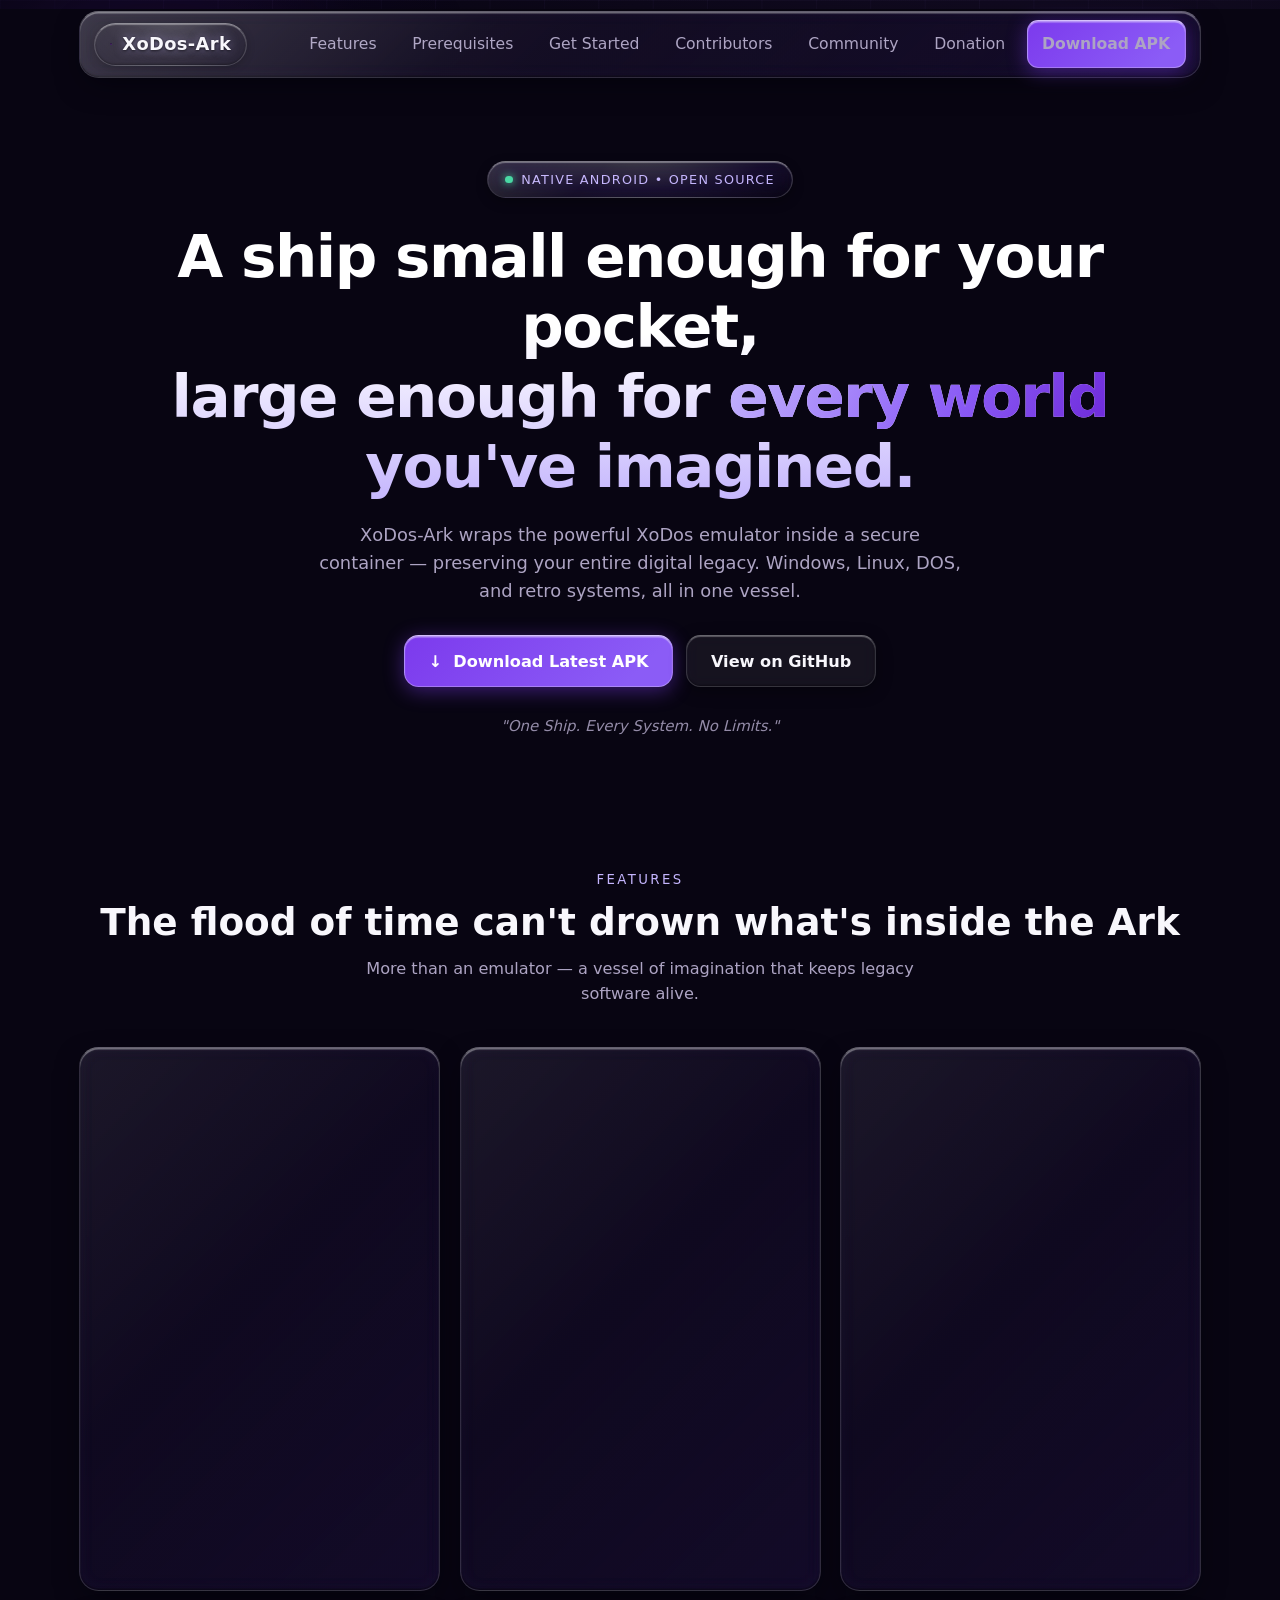
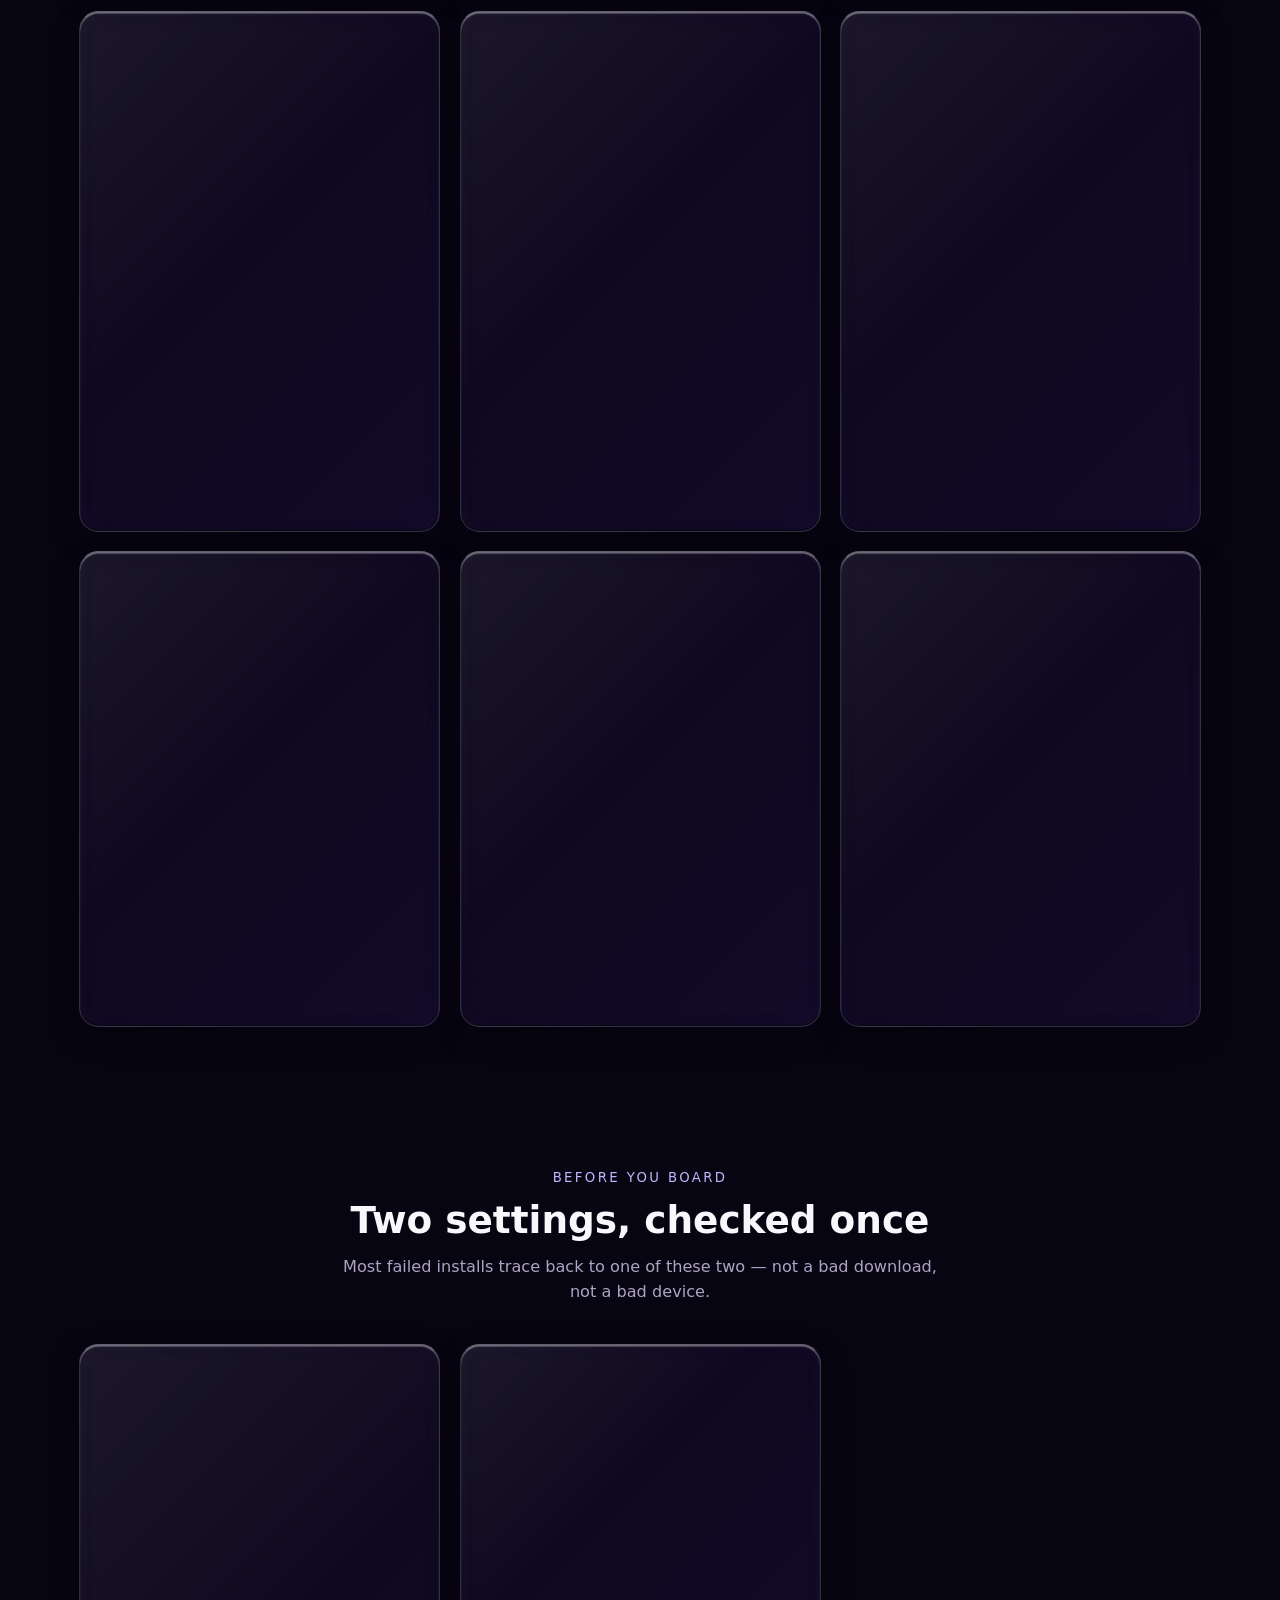
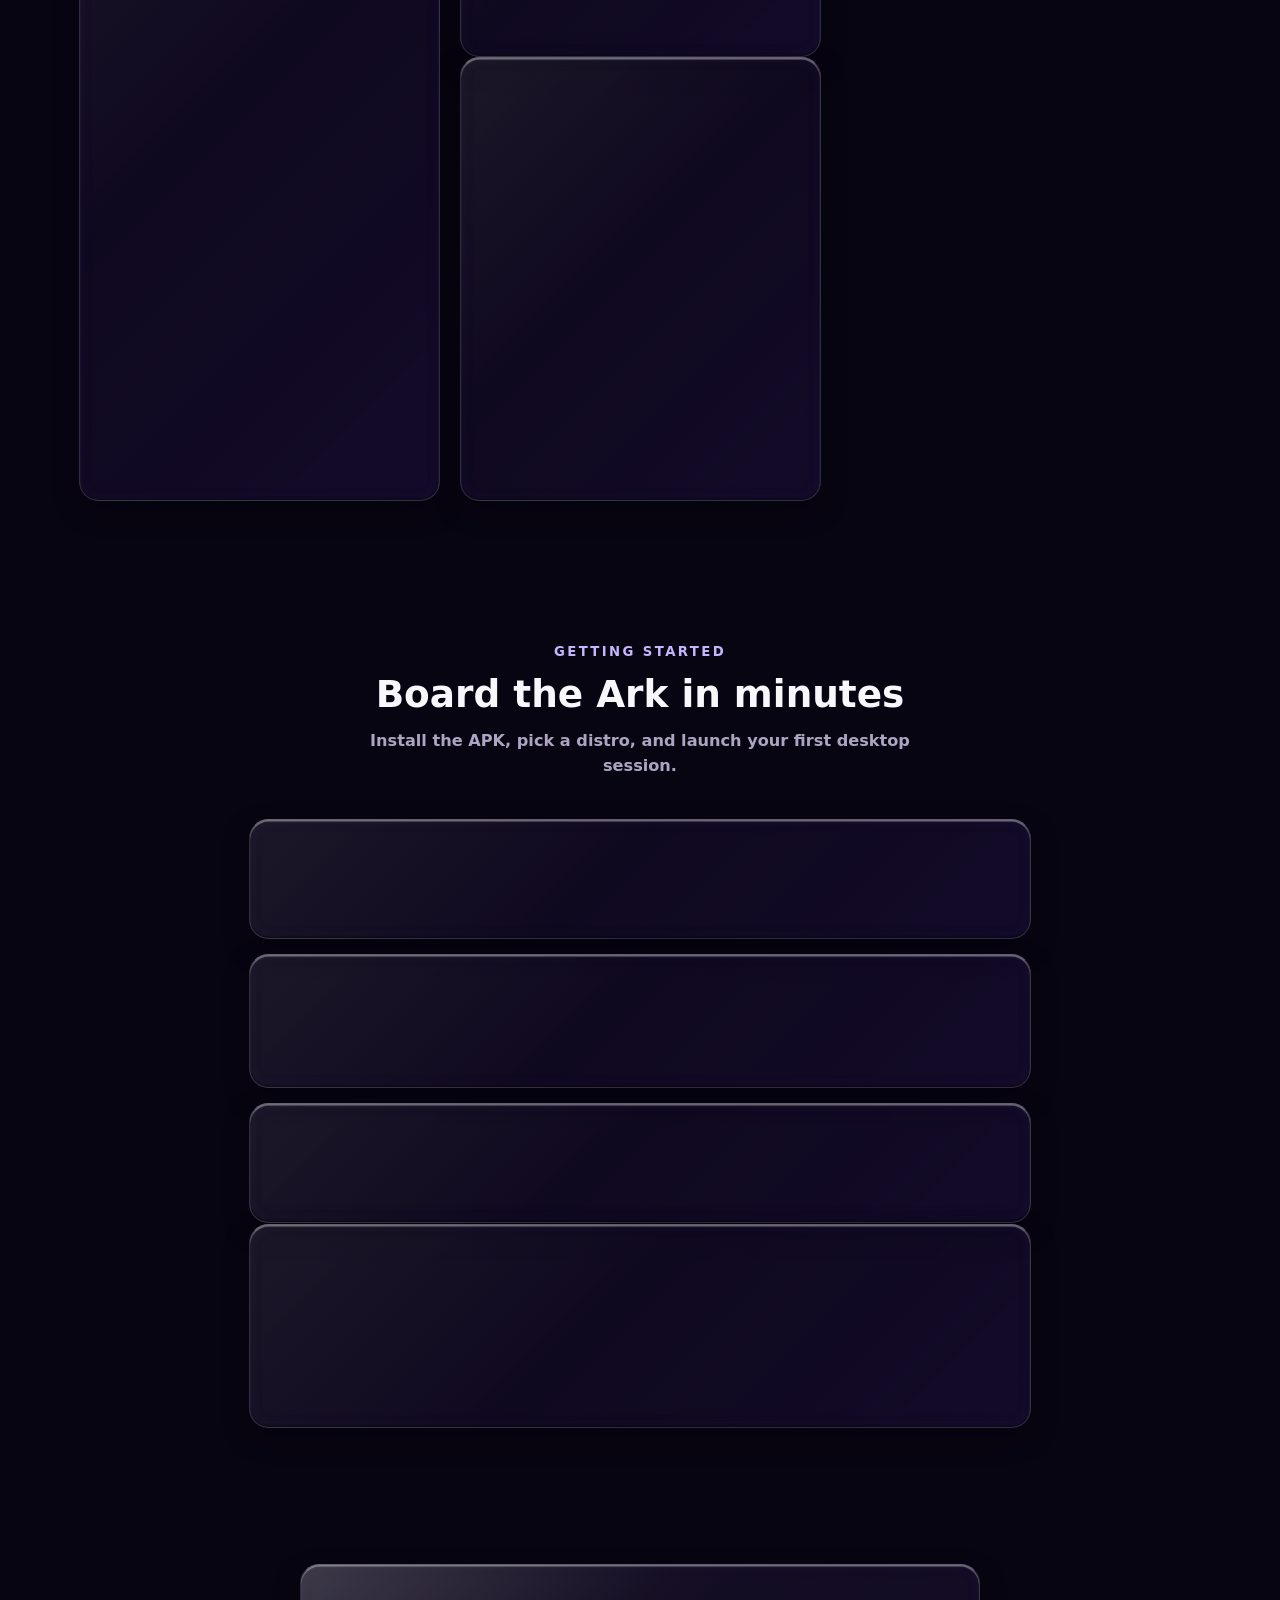
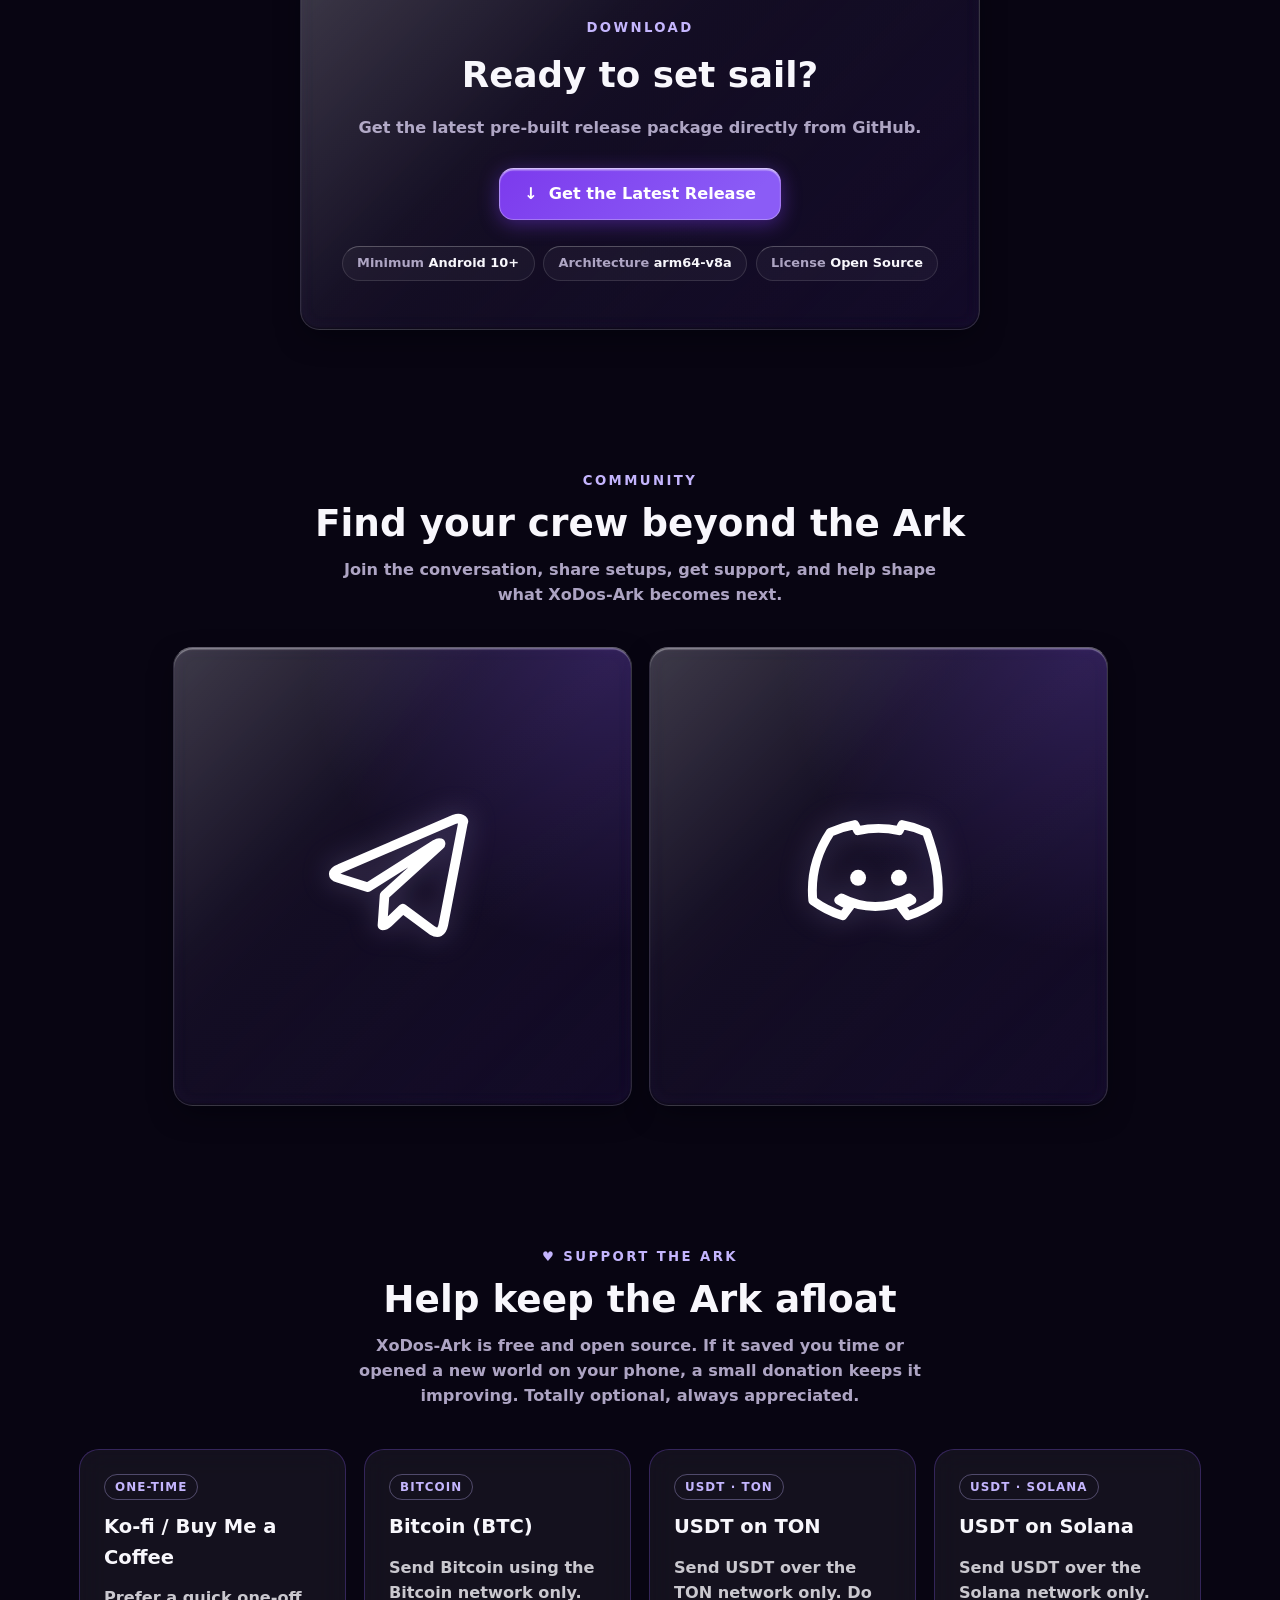
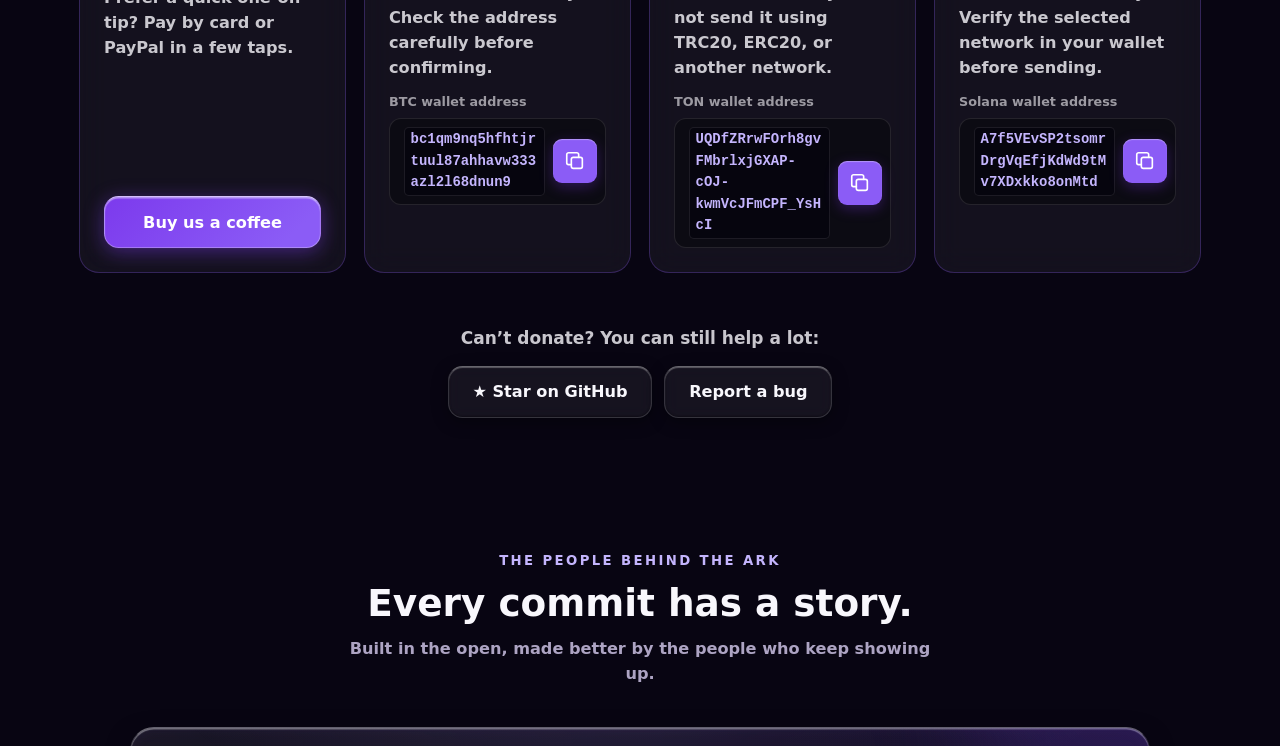
==== commit 22506438: "Enhance link styling in session launch instructions Updated link style for performance improvement s" ====
--- a/index.html
+++ b/index.html
@@ -181,7 +181,7 @@
 <span class="num">4</span>
 <div>
 <h3>Launch the session</h3>
-<p>Start your display server and launch the desktop session using Desktop launcher insude drawer.<b> <a href="improve-perfomance.html" class="quote">Want to improve your Linux performance. </a> <b> <a href="learn-native_env.html" class="quote">Want to Learn how to use native environment of app </a> </p>
+<p>Start your display server and launch the desktop session using Desktop launcher insude drawer.<b> <a href="improve-perfomance.html" class="quote" style="font-size:1.2rem;">Want to improve your Linux performance. </a> <b> <a href="learn-native_env.html" class="quote">Want to Learn how to use native environment of app </a> </p>
 </div>
 </article>
 </div>
--- a/style.css
+++ b/style.css
@@ -1370,4 +1370,171 @@
   .contributors-panel {
     background: rgba(22, 14, 40, 0.96);
   }
-}+}
+
+
+/* ===== ULTRA-LIGHTWEIGHT PURPLE LIQUID GLASS VIDEO LOADER (2GB/3GB RAM OPTIMIZED) ===== */
+.video-frame video {
+  display: block;
+  width: 100%;
+  height: 100%;
+  object-fit: contain;
+  background: #05030b;
+}
+
+.xodos-vid-host {
+  position: relative !important;
+}
+
+.xodos-loader-overlay {
+  position: absolute;
+  inset: 0;
+  z-index: 20;
+  display: flex;
+  flex-direction: column;
+  align-items: center;
+  justify-content: center;
+  padding: 16px;
+  background: radial-gradient(circle at 50% 42%, rgba(28, 16, 56, 0.86) 0%, rgba(8, 5, 18, 0.96) 100%);
+  backdrop-filter: blur(8px) saturate(140%);
+  -webkit-backdrop-filter: blur(8px) saturate(140%);
+  opacity: 0;
+  visibility: hidden;
+  pointer-events: none;
+  transition: opacity 0.2s ease, visibility 0.2s ease;
+  contain: layout style paint;
+}
+
+.xodos-loader-overlay.is-active {
+  opacity: 1;
+  visibility: visible;
+  pointer-events: auto;
+}
+
+/* Subtle purple grid/scanline shimmer matching .grid & .glass */
+.xodos-loader-scanlines {
+  position: relative;
+  width: min(295px, 86%);
+  padding: 16px 0;
+  display: flex;
+  align-items: center;
+  justify-content: center;
+  background-image: repeating-linear-gradient(
+    to bottom,
+    rgba(196, 181, 253, 0.06) 0px,
+    rgba(196, 181, 253, 0.06) 1px,
+    transparent 1px,
+    transparent 4px
+  );
+}
+
+/* Soft pre-rendered violet ambient bloom (GPU scaleX only — zero filter: blur) */
+.xodos-loader-bloom {
+  position: absolute;
+  left: 0;
+  right: 0;
+  height: 54px;
+  border-radius: 999px;
+  background: radial-gradient(
+    ellipse at 65% 50%,
+    rgba(139, 92, 246, 0.44) 0%,
+    rgba(124, 58, 237, 0.18) 55%,
+    transparent 80%
+  );
+  transform-origin: left center;
+  transform: scaleX(0.05);
+  will-change: transform;
+  pointer-events: none;
+}
+
+/* Convex Optical Liquid Glass Track (matches project .glass & .badge tokens) */
+.xodos-loader-track {
+  position: relative;
+  width: 100%;
+  height: 38px;
+  border-radius: 0.85rem;
+  background: var(--glass-bg, linear-gradient(135deg, rgba(255, 255, 255, 0.08) 0%, rgba(20, 13, 38, 0.65) 45%, rgba(139, 92, 246, 0.12) 100%));
+  border: 1px solid var(--glass-stroke, rgba(255, 255, 255, 0.14));
+  border-top-color: var(--glass-stroke-top, rgba(255, 255, 255, 0.35));
+  box-shadow: var(--lens-shadow, 0 10px 30px -8px rgba(2, 1, 8, 0.7), inset 0 1.5px 1px 0 rgba(255, 255, 255, 0.4), inset 0 -1.5px 2px 0 rgba(0, 0, 0, 0.4), inset 0 0 16px 0 rgba(139, 92, 246, 0.08));
+  overflow: hidden;
+  display: flex;
+  align-items: center;
+}
+
+/* Top specular liquid glass highlight inside track */
+.xodos-loader-track::after {
+  content: "";
+  position: absolute;
+  inset: 0;
+  border-radius: inherit;
+  pointer-events: none;
+  z-index: 2;
+  background: linear-gradient(180deg, rgba(255, 255, 255, 0.22) 0%, rgba(255, 255, 255, 0.03) 42%, transparent 100%);
+}
+
+/* Incandescent white-to-violet liquid fill bar (GPU composited scaleX) */
+.xodos-loader-fill {
+  position: absolute;
+  inset: 2px;
+  border-radius: 0.7rem;
+  background: linear-gradient(
+    90deg,
+    #ffffff 0%,
+    #ede9fe 45%,
+    #c4b5fd 76%,
+    #8b5cf6 92%,
+    #7c3aed 100%
+  );
+  box-shadow:
+    0 0 14px rgba(139, 92, 246, 0.75),
+    inset 0 1px 1px rgba(255, 255, 255, 0.75),
+    inset 0 -1px 2px rgba(76, 29, 149, 0.45);
+  transform-origin: left center;
+  transform: scaleX(0);
+  will-change: transform;
+}
+
+/* Crisp tabular percentage counter */
+.xodos-loader-pct {
+  position: relative;
+  z-index: 3;
+  margin-left: auto;
+  padding-right: 12px;
+  font-family: var(--mono, ui-monospace, SFMono-Regular, Menlo, Consolas, monospace);
+  font-size: 12px;
+  font-weight: 700;
+  letter-spacing: 0.04em;
+  color: var(--ink, #f8f7fc);
+  text-shadow: 0 1px 4px rgba(5, 3, 11, 0.95), 0 0 8px rgba(139, 92, 246, 0.5);
+  font-variant-numeric: tabular-nums;
+  user-select: none;
+}
+
+/* Status caption below bar */
+.xodos-loader-label {
+  margin-top: 9px;
+  font-family: var(--font, system-ui, -apple-system, sans-serif);
+  font-size: 11px;
+  font-weight: 600;
+  letter-spacing: 0.09em;
+  text-transform: uppercase;
+  color: var(--violet-soft, #c4b5fd);
+  text-shadow: 0 1px 4px rgba(5, 3, 11, 0.85);
+  text-align: center;
+  user-select: none;
+}
+
+@supports not ((backdrop-filter: blur(1px)) or (-webkit-backdrop-filter: blur(1px))) {
+  .xodos-loader-overlay {
+    background: rgba(14, 9, 28, 0.96);
+  }
+}
+
+@media (prefers-reduced-motion: reduce) {
+  .xodos-loader-fill,
+  .xodos-loader-bloom,
+  .xodos-loader-overlay {
+    transition: none !important;
+  }
+}
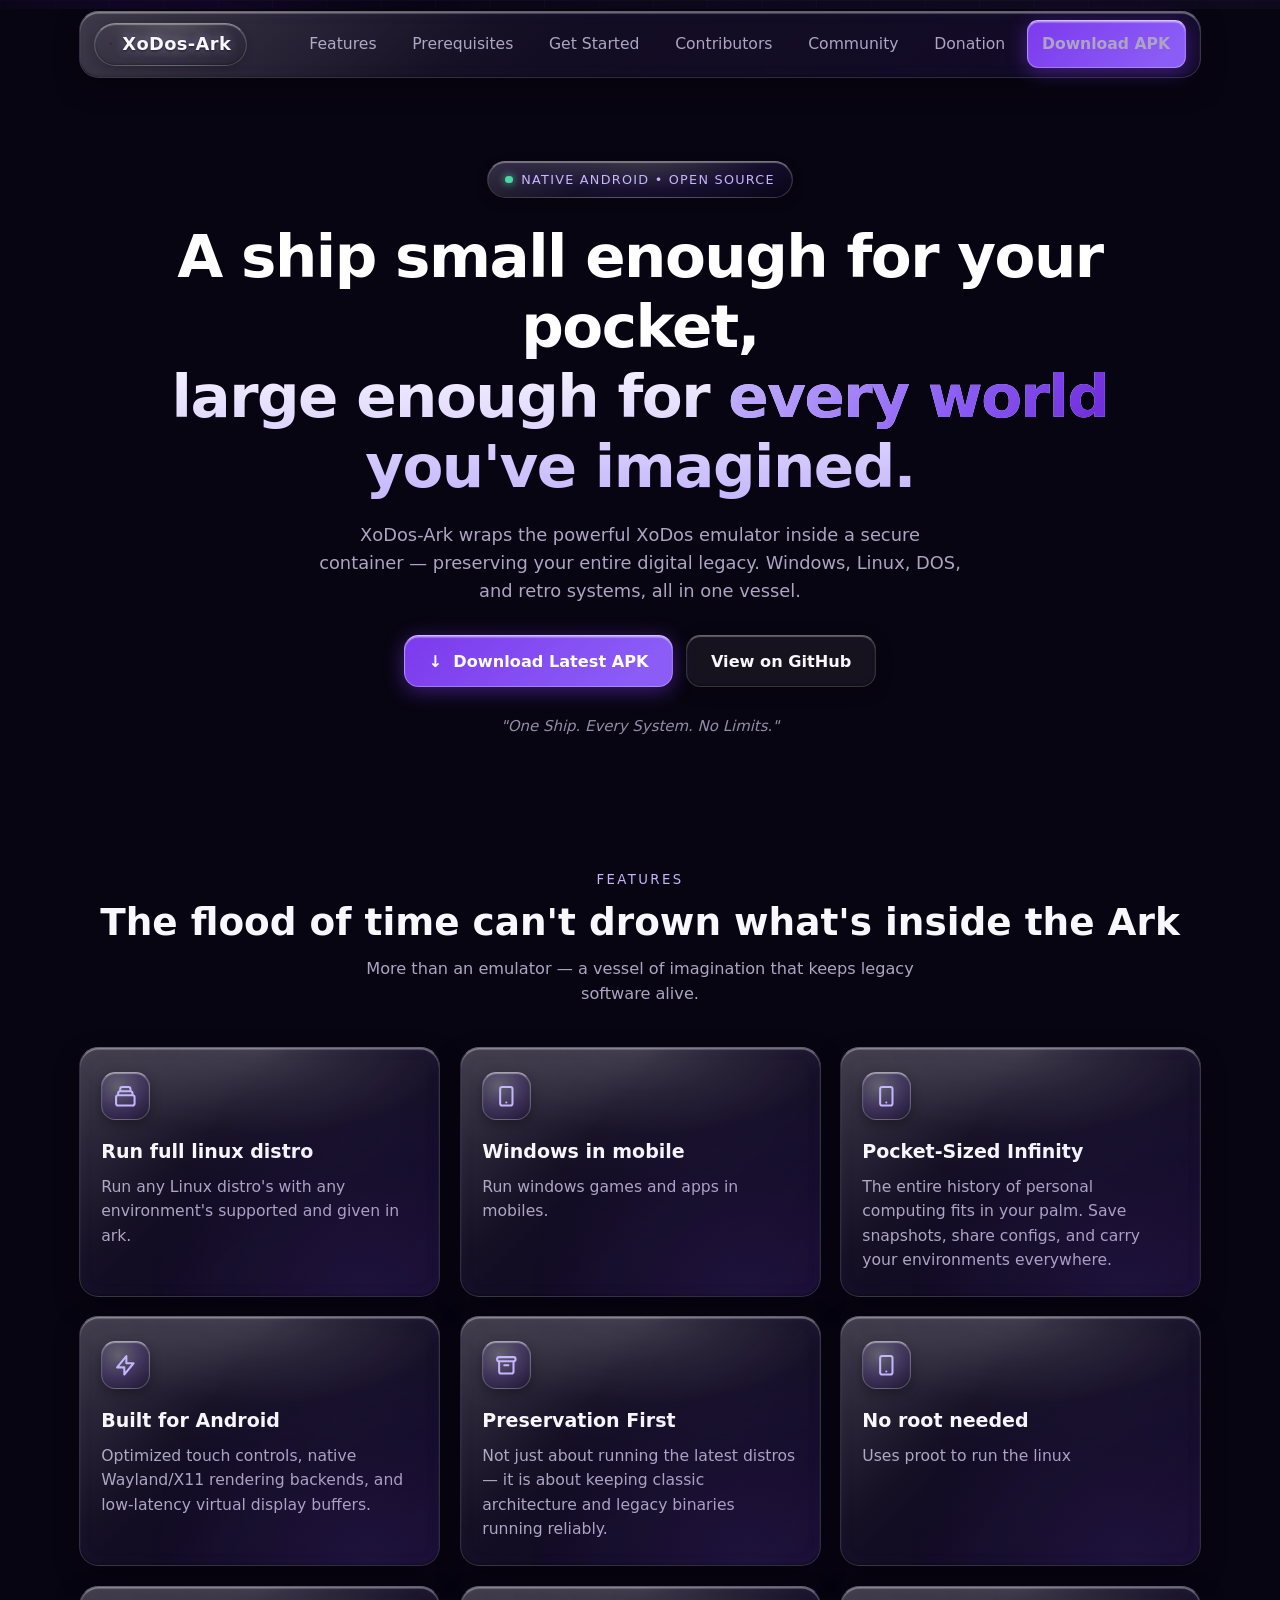
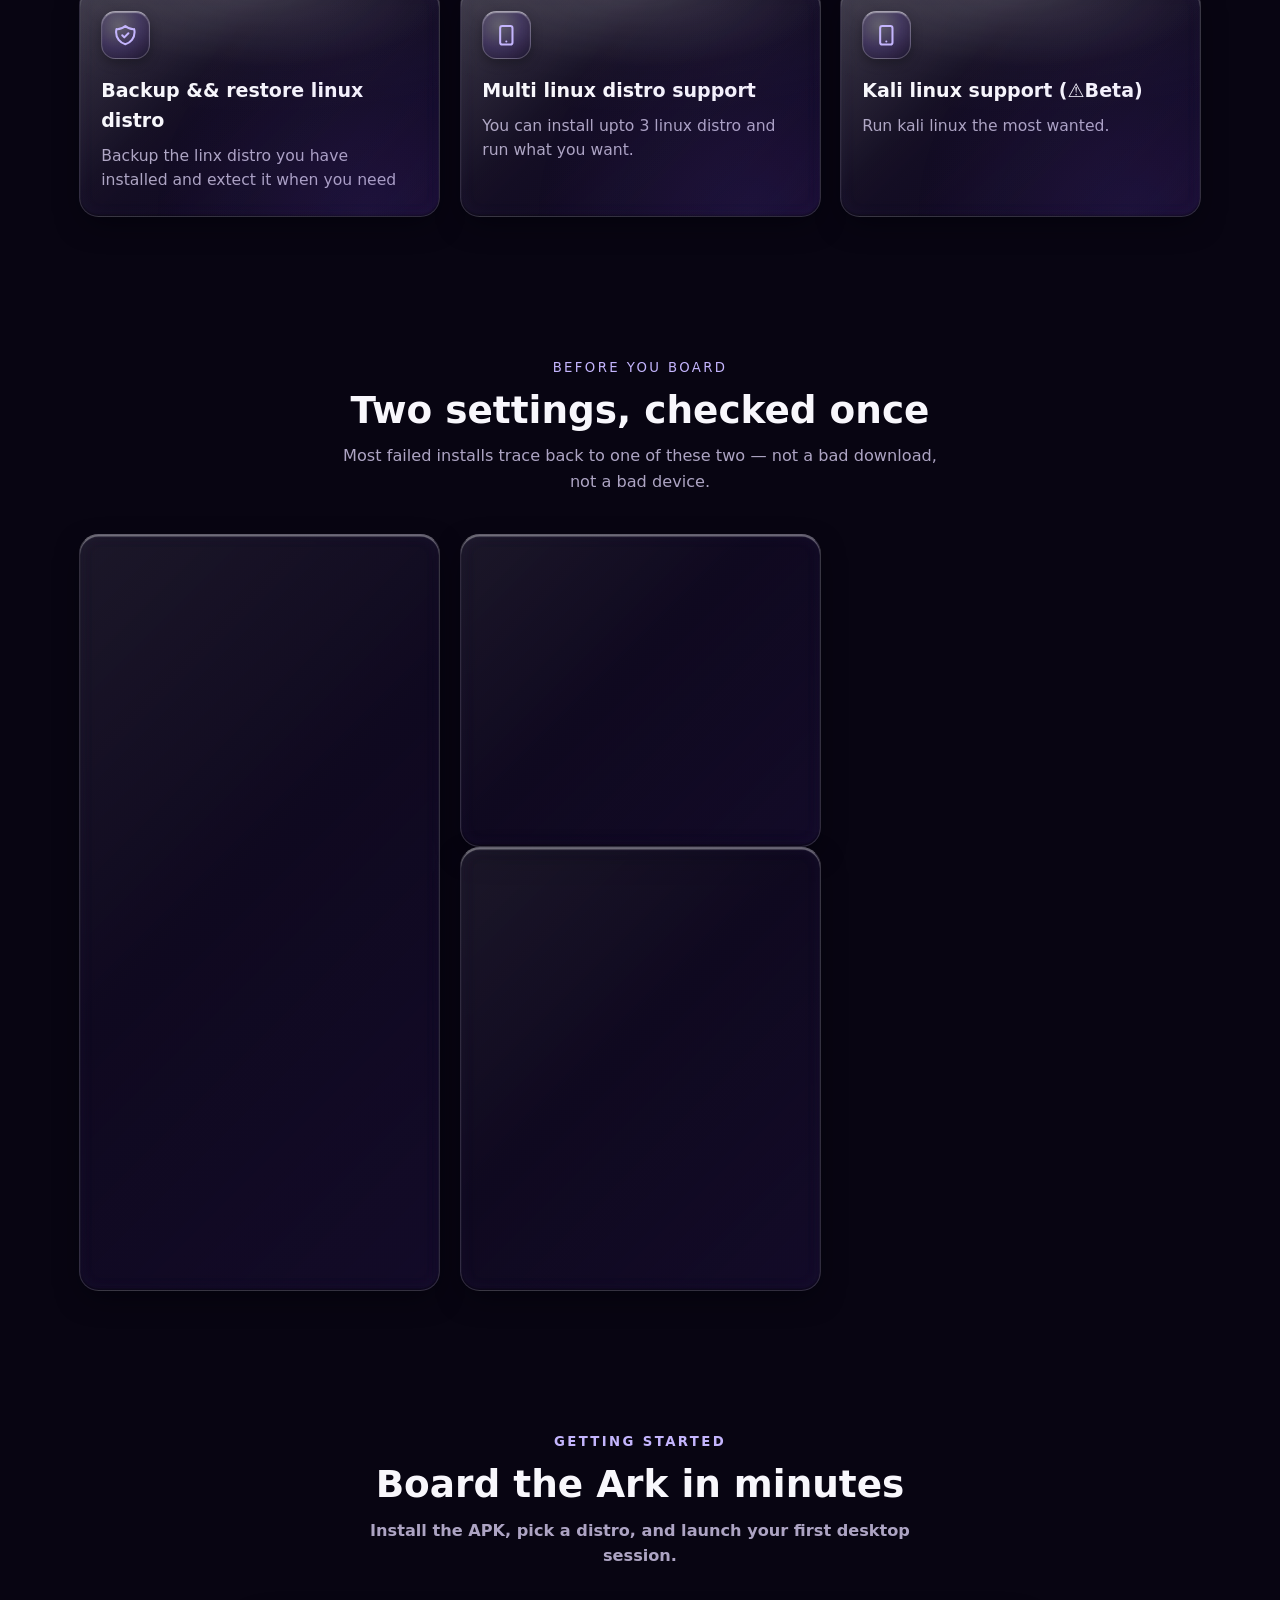
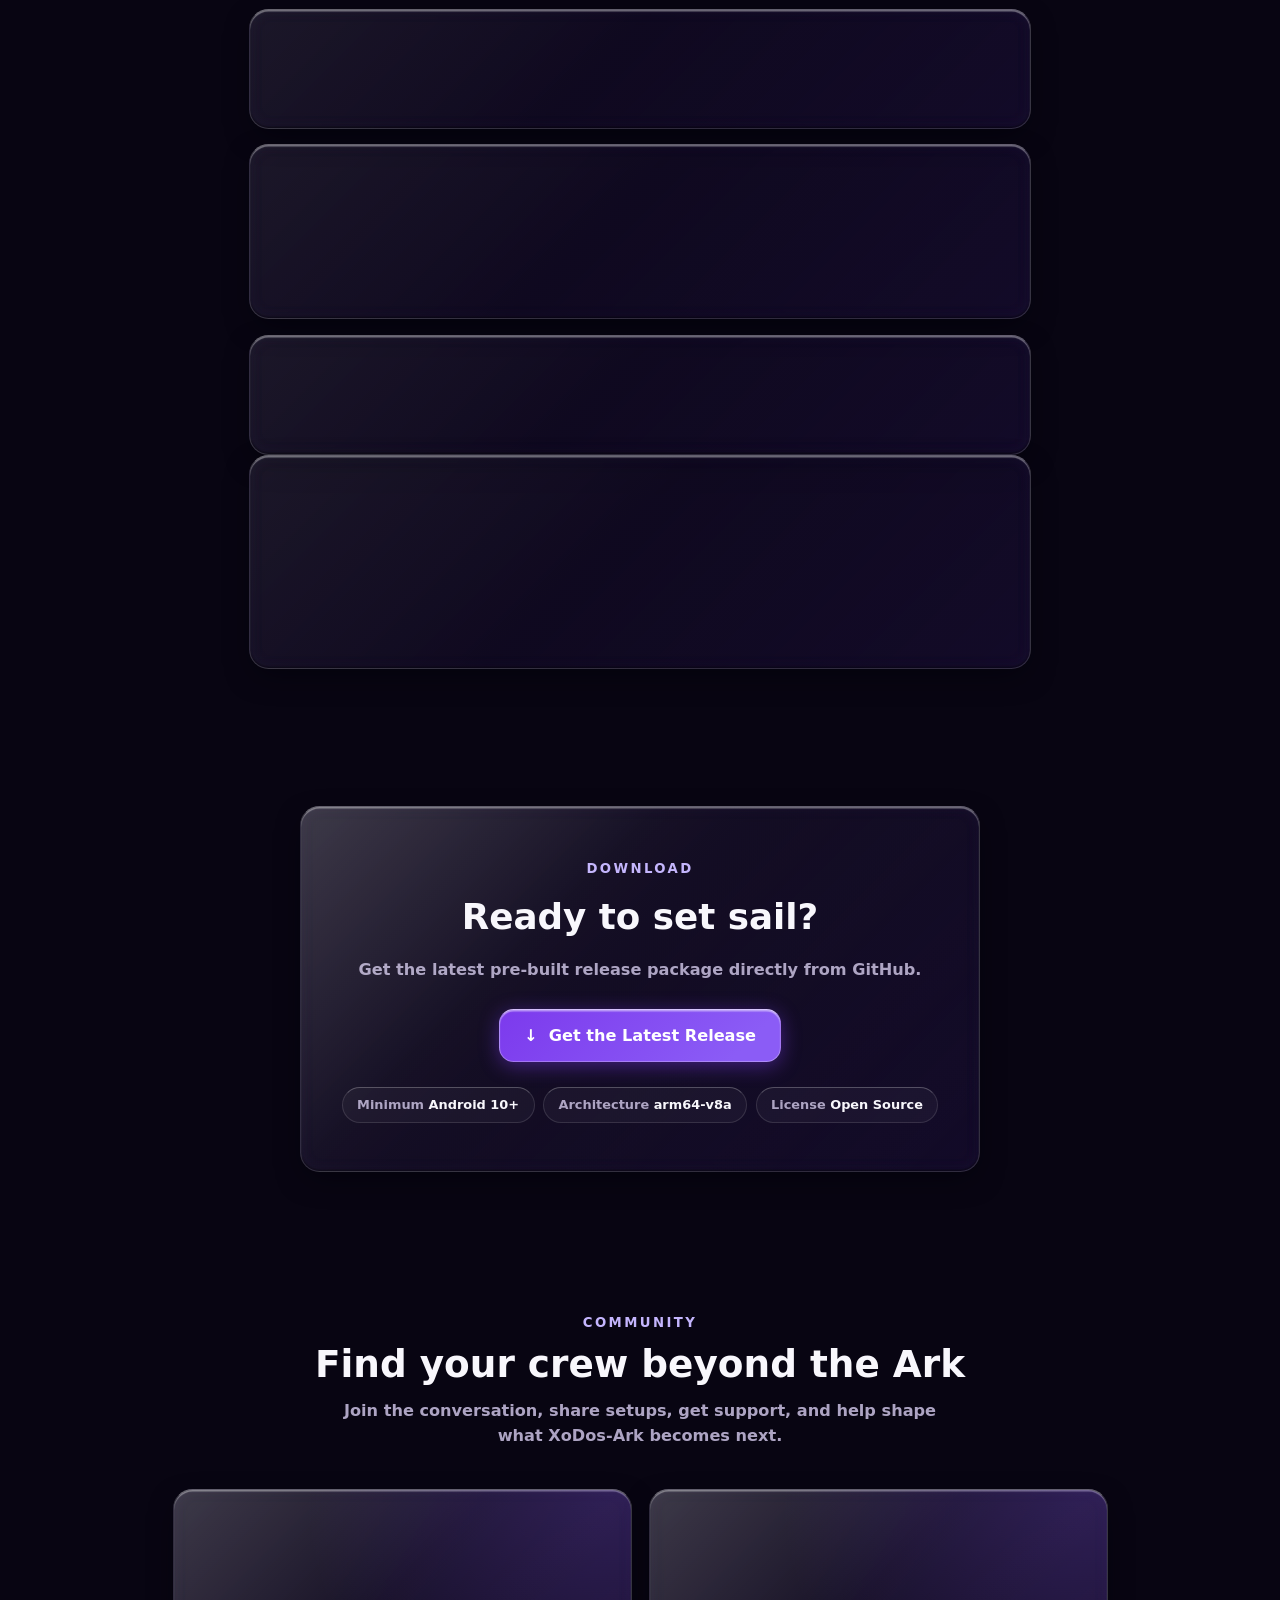
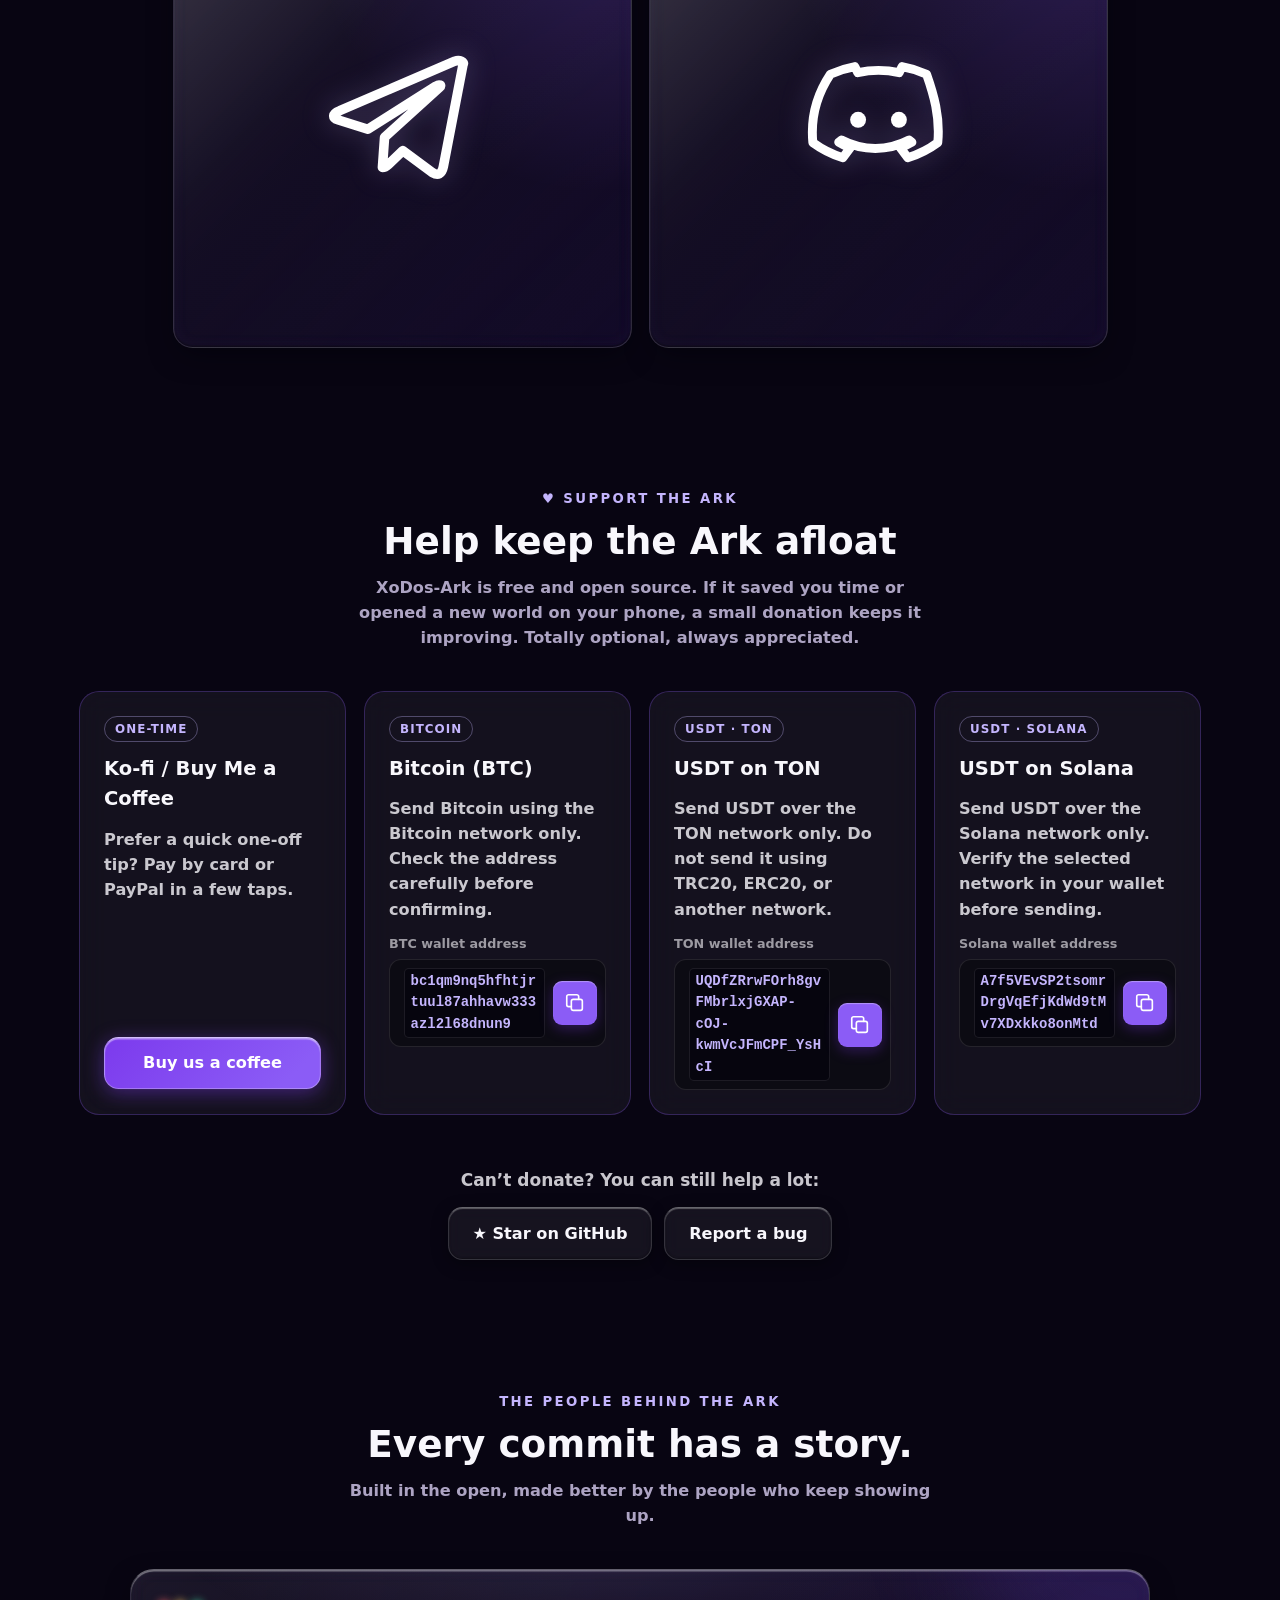
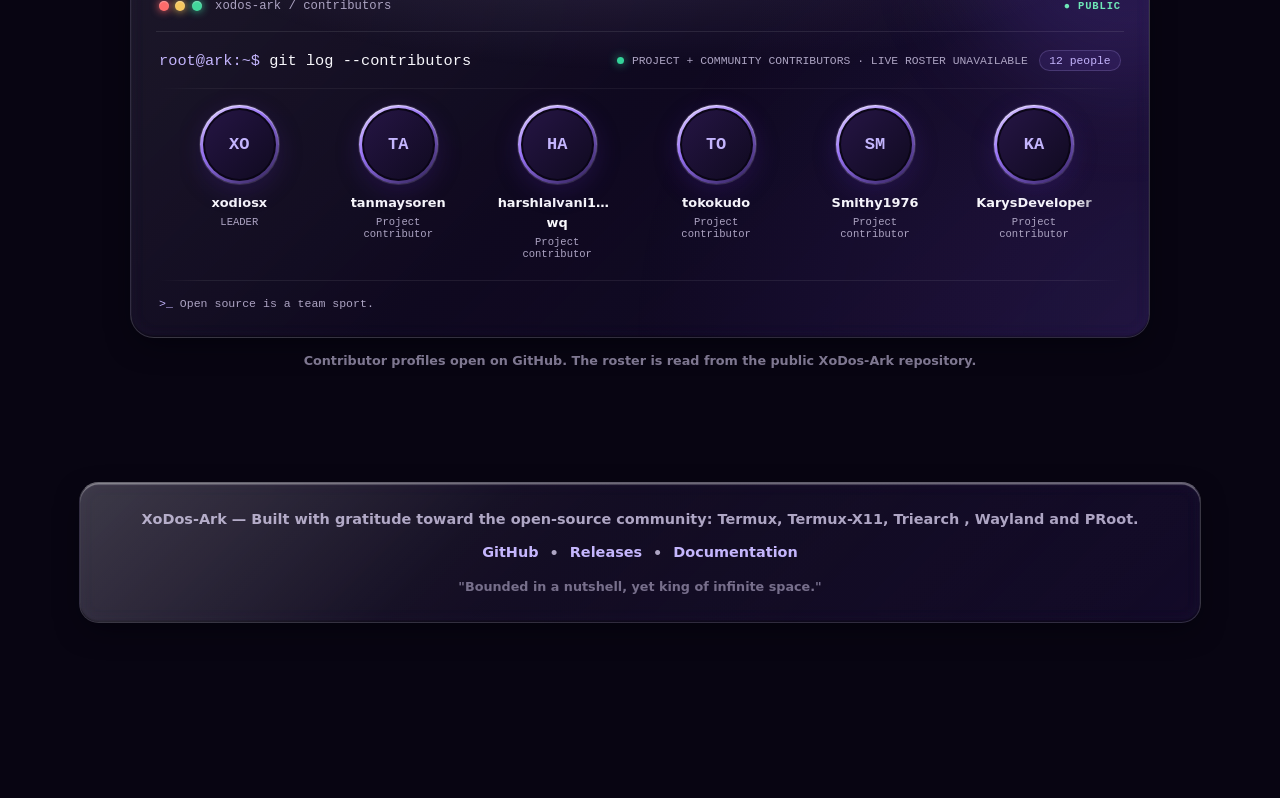
==== commit b1476afa: "Enhance text formatting and links in index.html" ====
--- a/index.html
+++ b/index.html
@@ -168,7 +168,7 @@
 <span class="num">2</span>
 <div>
 <h3>Pick your distro &amp; update</h3>
-<p>Select a distribution, start the container, and update package sources: <b> <a href="" class="quote">Want to learn about whats Linux , distro & how to use app. </a> </p>
+<p>Select a distribution, start the container, and update package sources: <b> <a href="" class="quote" style="font-size:1.2rem;">● Want to learn about whats Linux , distro & how to use app. </a> </p>
 </div>
 </article>
 <article class="step glass rv">
@@ -181,7 +181,7 @@
 <span class="num">4</span>
 <div>
 <h3>Launch the session</h3>
-<p>Start your display server and launch the desktop session using Desktop launcher insude drawer.<b> <a href="improve-perfomance.html" class="quote" style="font-size:1.2rem;">Want to improve your Linux performance. </a> <b> <a href="learn-native_env.html" class="quote">Want to Learn how to use native environment of app </a> </p>
+<p>Start your display server and launch the desktop session using Desktop launcher insude drawer.<b> <a href="improve-perfomance.html" class="quote" style="font-size:1.2rem;">● Want to improve your Linux performance. </a> <b> <a href="learn-native_env.html" class="quote" style="font-size:1.2rem;">● Want to Learn how to use native environment of app </a> </p>
 </div>
 </article>
 </div>
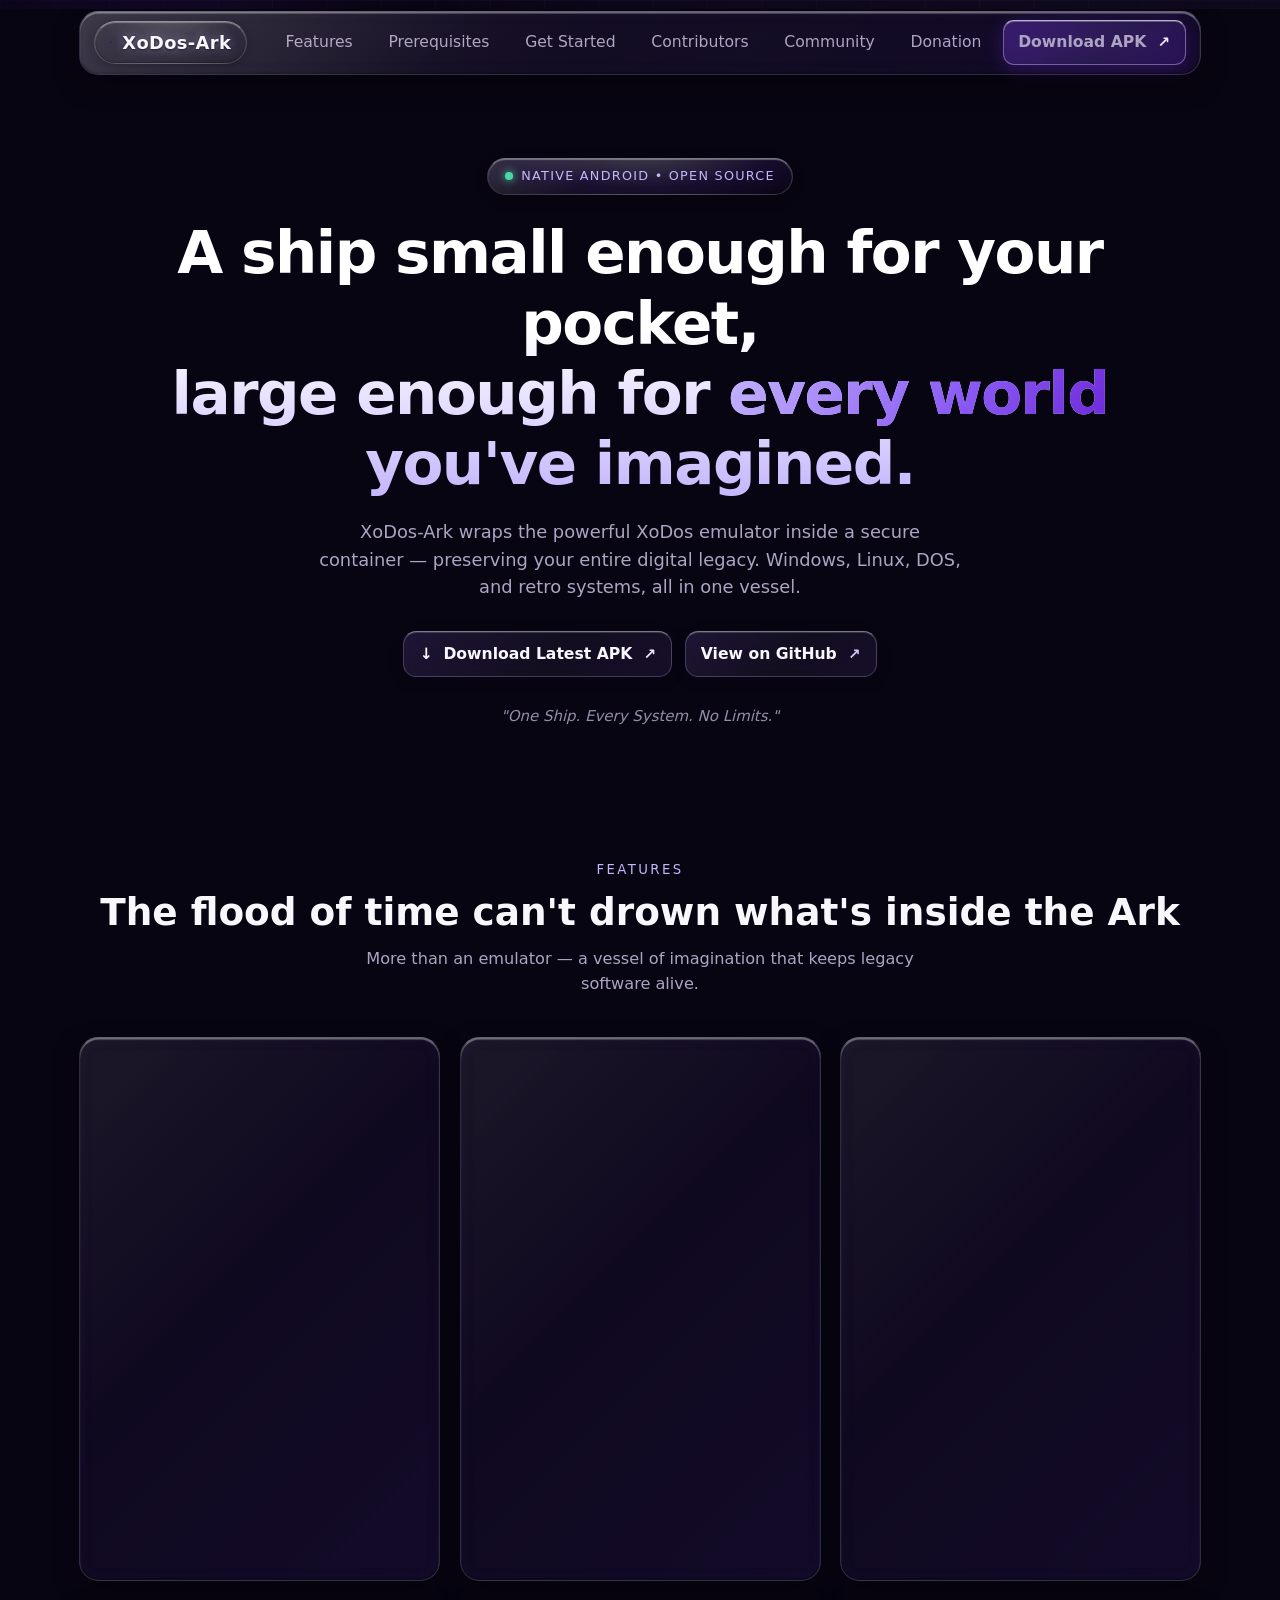
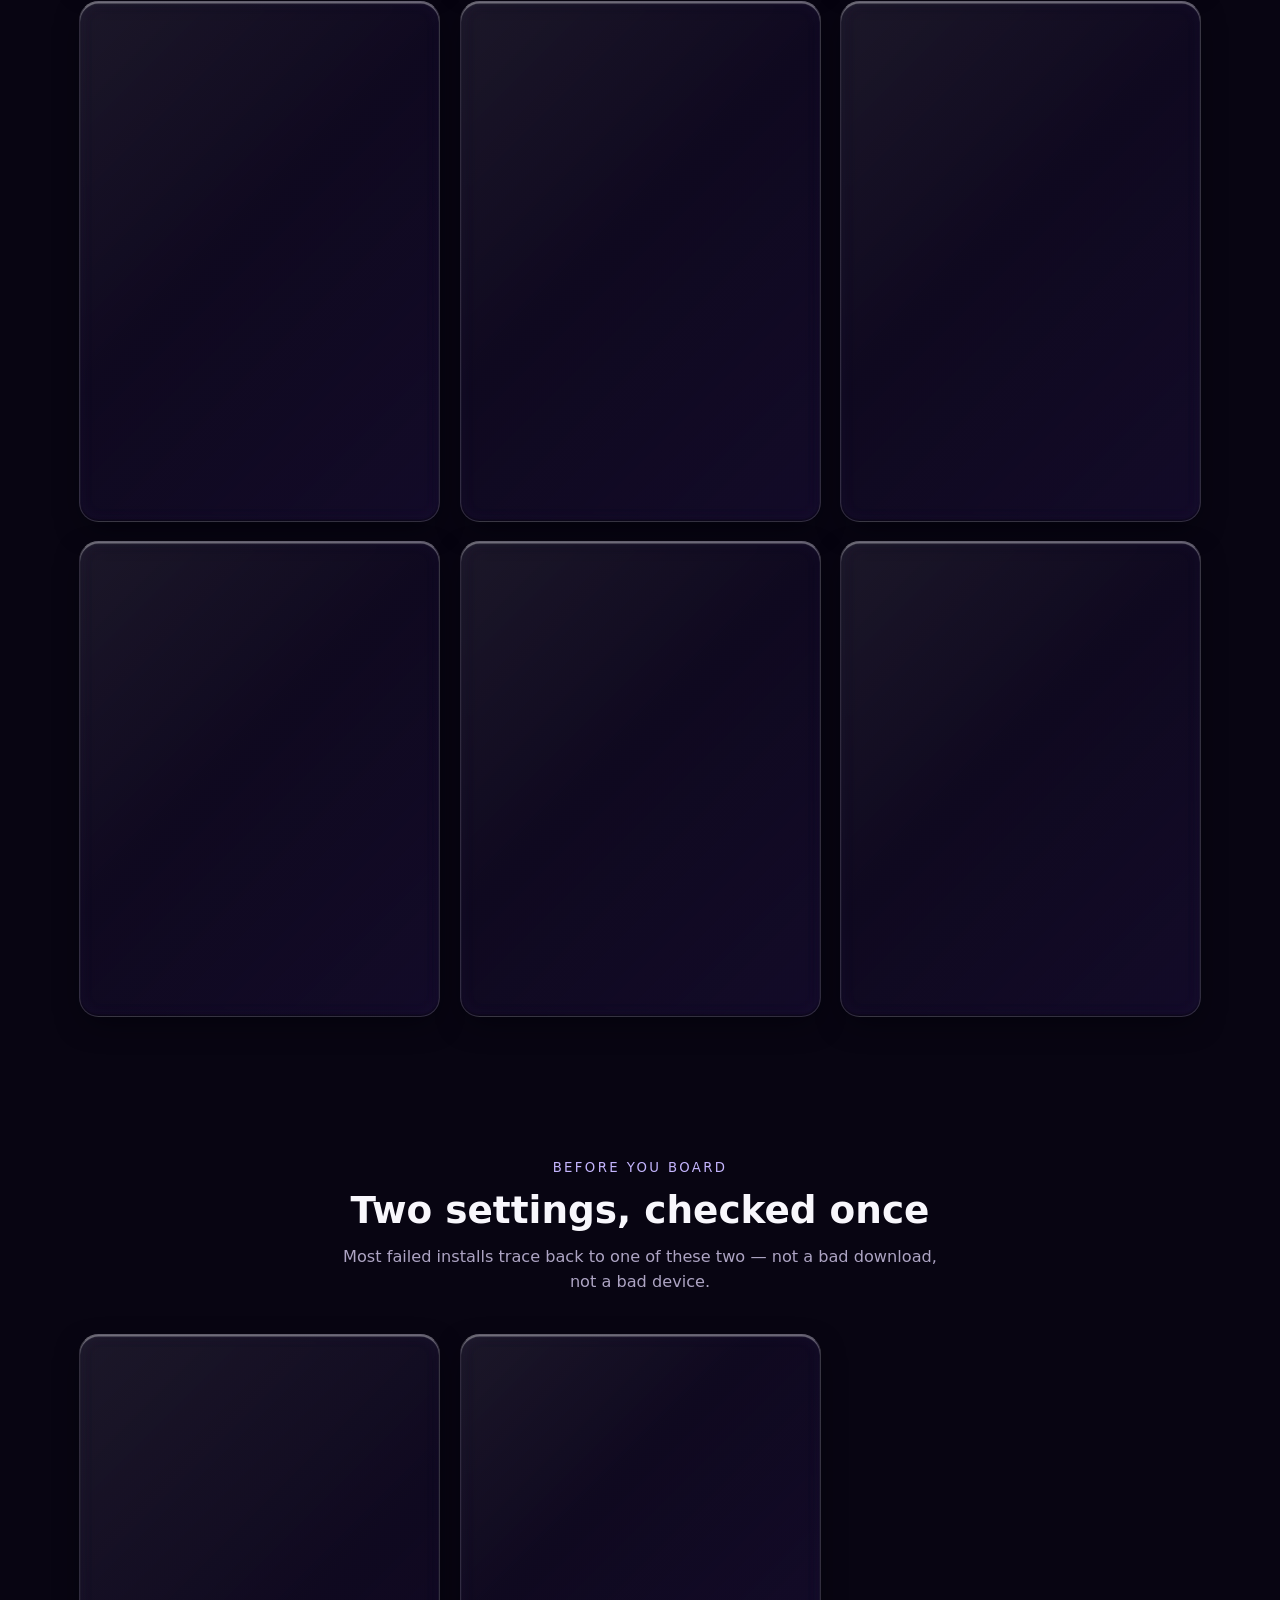
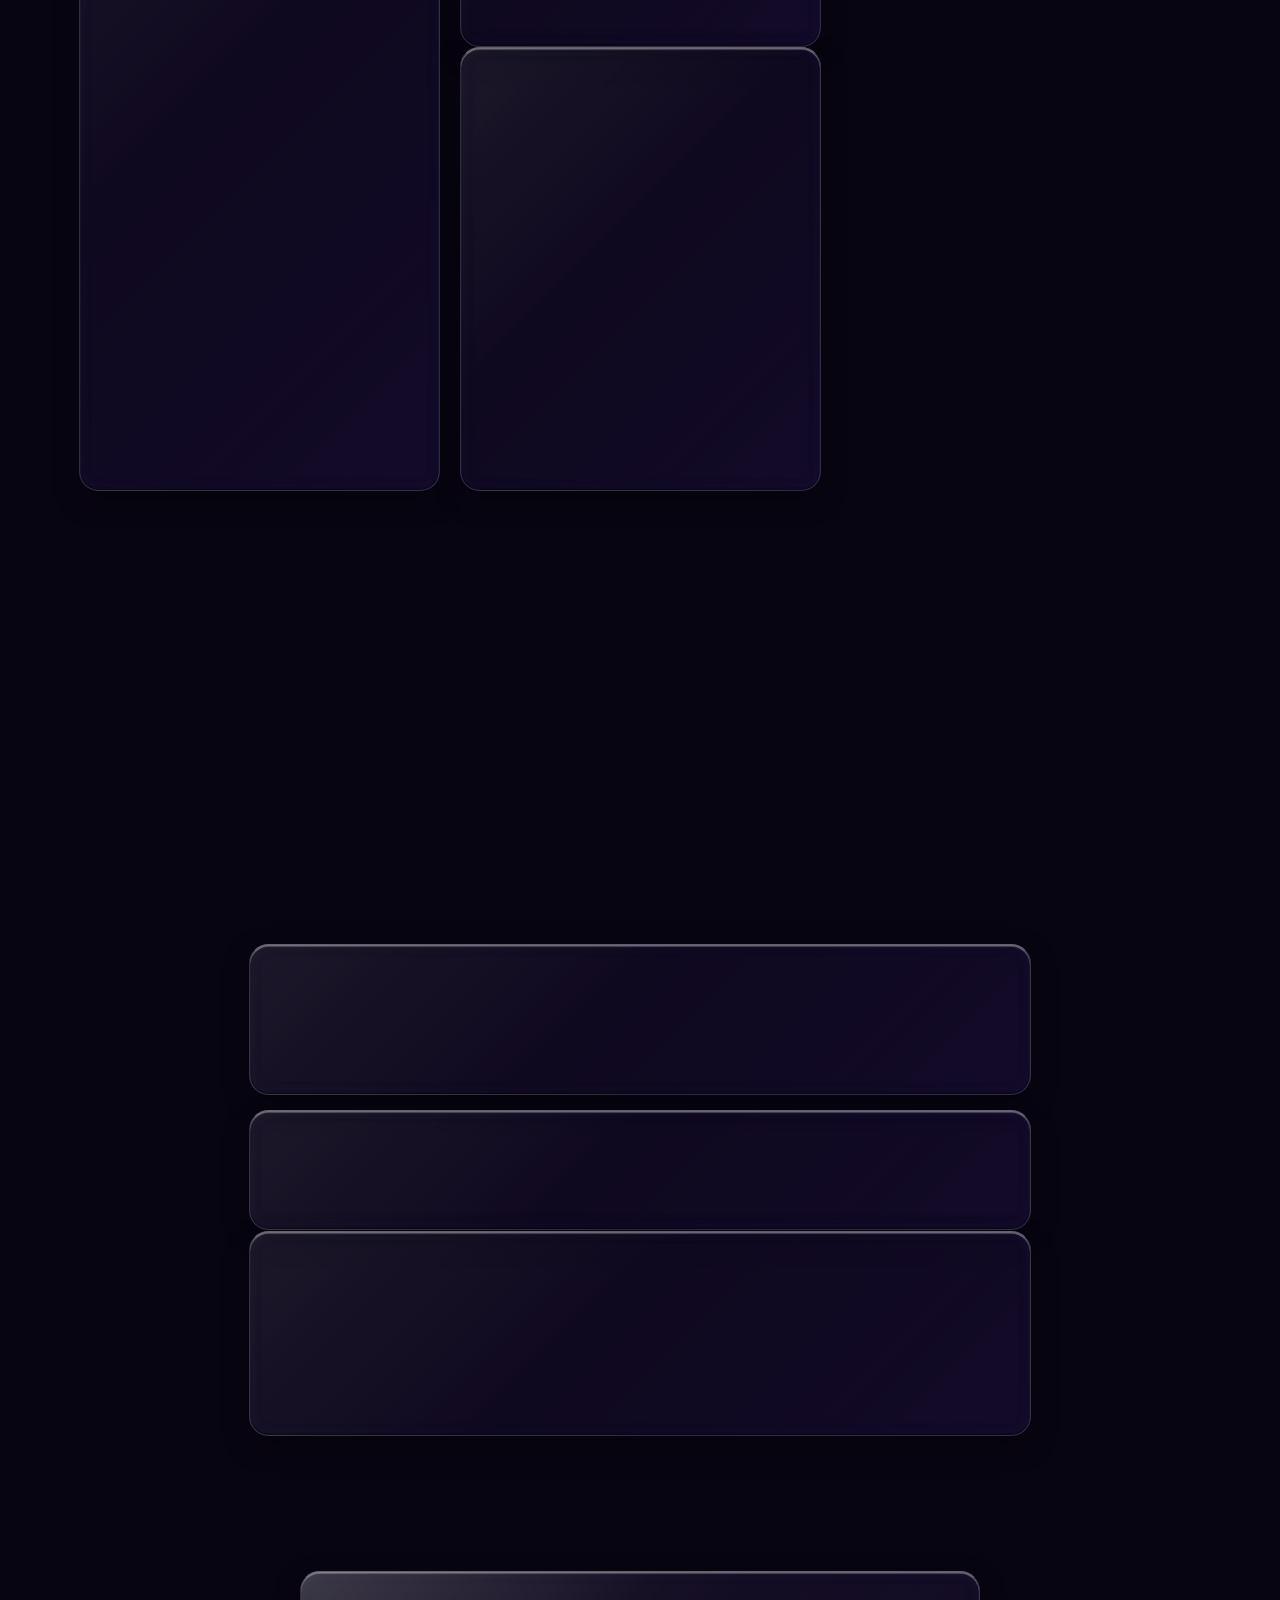
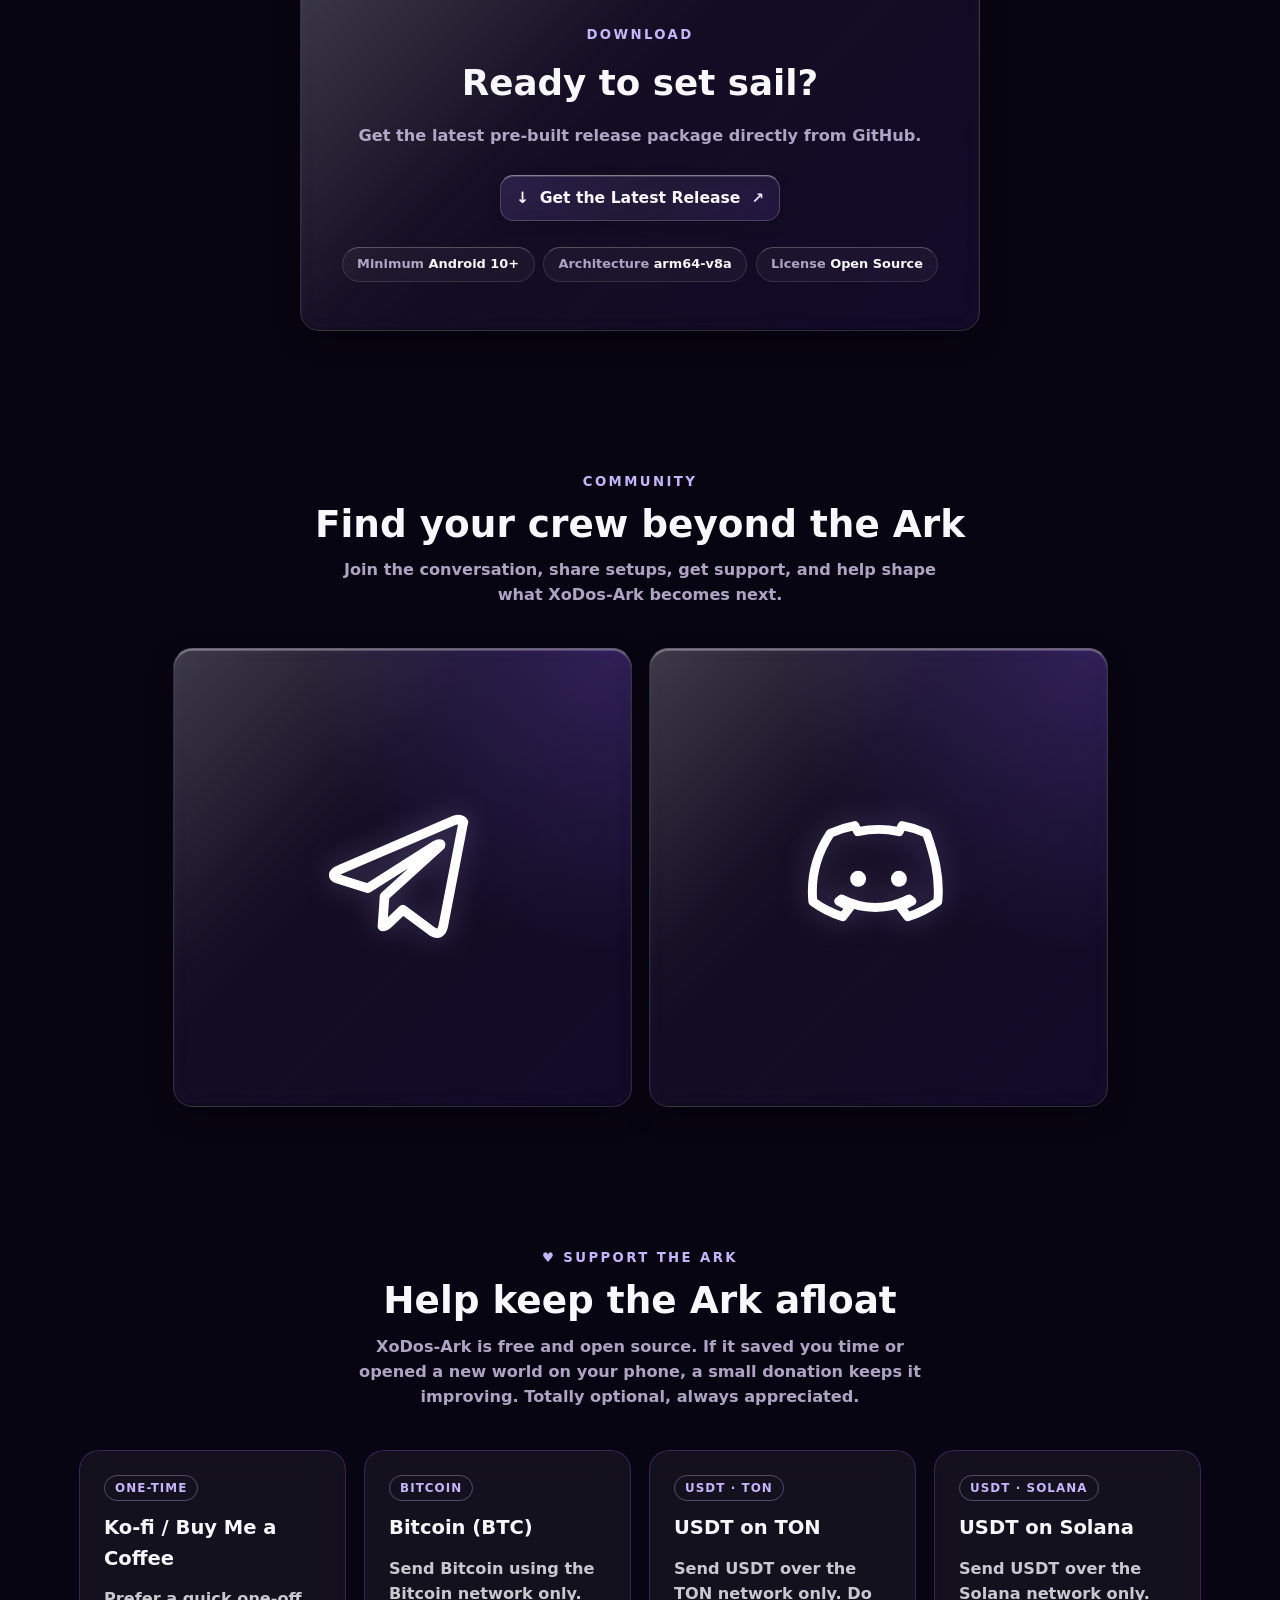
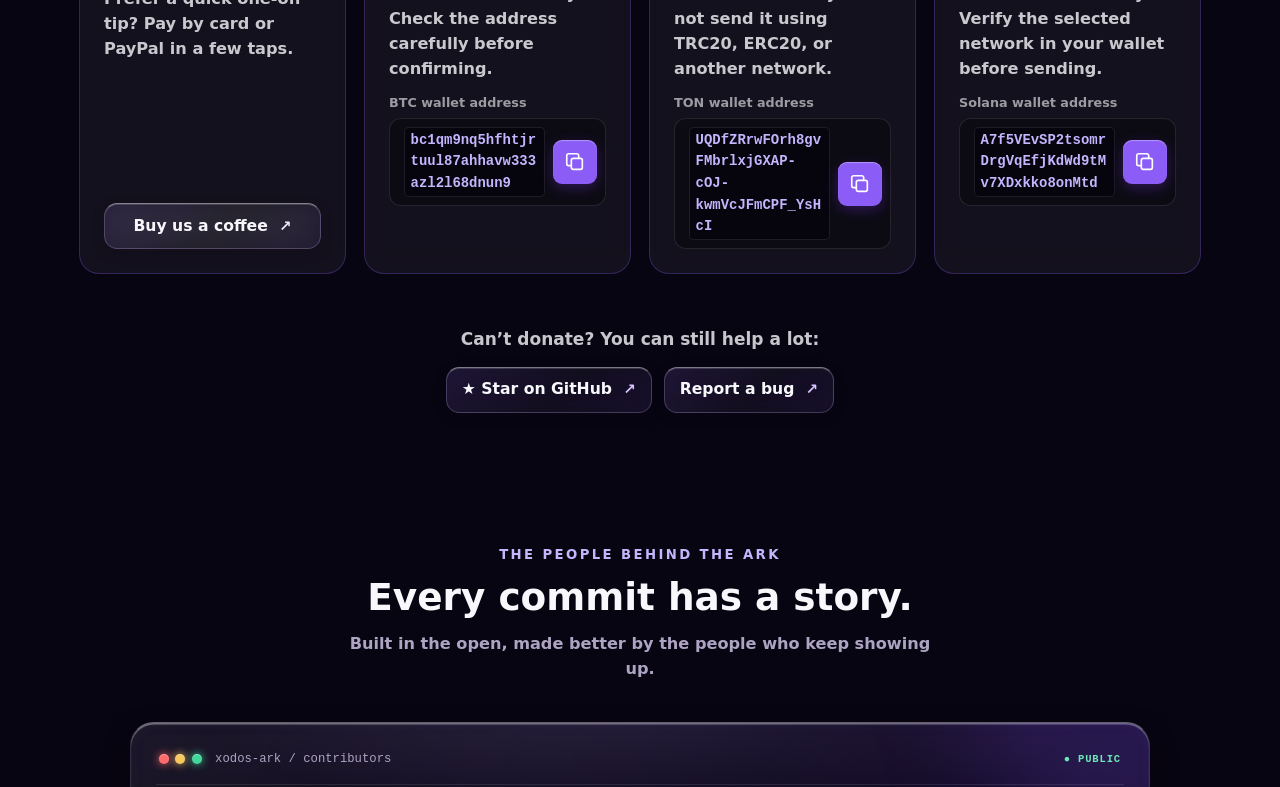
==== commit 90ac32a6: "Update links and classes in index.html" ====
--- a/index.html
+++ b/index.html
@@ -130,7 +130,7 @@
 <svg fill="none" viewBox="0 0 24 24" stroke="currentColor"><path stroke-linecap="round" stroke-linejoin="round" stroke-width="2" d="M10 20l4-16m4 4l4 4-4 4M6 8l-4 4 4 4"/></svg>
 </div>
 <h3>Disable child process restrictions</h3>
-<p>DISABLE THE PHANTOM PROCESER KILLER TO RUN THE LINUX ON YOUR DEVICE WITHOUT ANY CRASH.<b> <a href="phatom.html" class="quote">Want to learn more about that how to do that then clcik here</a></p>
+<p>DISABLE THE PHANTOM PROCESER KILLER TO RUN THE LINUX ON YOUR DEVICE WITHOUT ANY CRASH.<b> <a href="phatom.html" class="glass-action">Want to learn more about that how to do that then clcik here</a></p>
 <span class="quote">Resets itself if Developer Options ever gets switched off and back on — recheck it before your next install session.</span>
 </article>
 <article class="card glass rv">
@@ -168,7 +168,7 @@
 <span class="num">2</span>
 <div>
 <h3>Pick your distro &amp; update</h3>
-<p>Select a distribution, start the container, and update package sources: <b> <a href="" class="quote" style="font-size:1.2rem;">● Want to learn about whats Linux , distro & how to use app. </a> </p>
+<p>Select a distribution, start the container, and update package sources: <b> <a href="learn-native_env.html" class="glass-action">Want to learn about Linux, distros & how to use the app</a> </p>
 </div>
 </article>
 <article class="step glass rv">
@@ -181,7 +181,7 @@
 <span class="num">4</span>
 <div>
 <h3>Launch the session</h3>
-<p>Start your display server and launch the desktop session using Desktop launcher insude drawer.<b> <a href="improve-perfomance.html" class="quote" style="font-size:1.2rem;">● Want to improve your Linux performance. </a> <b> <a href="learn-native_env.html" class="quote" style="font-size:1.2rem;">● Want to Learn how to use native environment of app </a> </p>
+<p>Start your display server and launch the desktop session using Desktop launcher insude drawer.<b> <a href="improve-perfomance.html" class="glass-action">Want to improve your Linux performance</a> <b> <a href="learn-native_env.html" class="glass-action">Want to learn how to use the app’s native environment</a> </p>
 </div>
 </article>
 </div>
--- a/style.css
+++ b/style.css
@@ -267,45 +267,112 @@
 /* ==========================================================================
    BUTTONS & BADGES
    ========================================================================== */
+/* Compact liquid-glass action buttons */
 .btn {
+  position: relative;
   display: inline-flex;
   align-items: center;
   justify-content: center;
-  gap: 0.5rem;
-  padding: 0.75rem 1.4rem;
-  min-height: 2.85rem;
-  border-radius: 0.85rem;
-  font-weight: 600;
-  font-size: 0.95rem;
+  gap: 0.55rem;
+  padding: 0.68rem 1.12rem;
+  min-height: 2.65rem;
+  border-radius: 0.82rem;
+  font-weight: 650;
+  font-size: 0.92rem;
   text-decoration: none;
   cursor: pointer;
-  border: 1px solid var(--glass-stroke);
-  border-top-color: var(--glass-stroke-top);
   color: var(--ink);
-  background: rgba(255, 255, 255, 0.06);
-  backdrop-filter: blur(8px);
-  -webkit-backdrop-filter: blur(8px);
-  box-shadow: inset 0 1px 1px rgba(255, 255, 255, 0.3), inset 0 -1px 2px rgba(0, 0, 0, 0.3), 0 4px 16px rgba(0, 0, 0, 0.35);
-  transition: transform 0.2s cubic-bezier(0.16, 1, 0.3, 1), box-shadow 0.2s ease, border-color 0.2s;
+  border: 1px solid rgba(216, 190, 255, 0.24);
+  border-top-color: rgba(255, 255, 255, 0.48);
+  background: linear-gradient(135deg, rgba(166, 124, 255, 0.15), rgba(255, 255, 255, 0.045) 55%, rgba(126, 87, 194, 0.12));
+  -webkit-backdrop-filter: blur(16px) saturate(145%);
+  backdrop-filter: blur(16px) saturate(145%);
+  box-shadow: inset 0 1px 0 rgba(255,255,255,.17), inset 0 -1px 0 rgba(126,87,194,.10), 0 5px 18px rgba(8, 4, 20, .24), 0 0 0 rgba(139,92,246,0);
+  transition: transform .22s cubic-bezier(.2,.8,.2,1), border-color .22s ease, background .22s ease, box-shadow .22s ease;
+  overflow: hidden;
+  isolation: isolate;
+}
+
+.btn::before {
+  content: "";
+  position: absolute;
+  inset: 0;
+  z-index: -1;
+  pointer-events: none;
+  opacity: .7;
+  background: linear-gradient(115deg, transparent 15%, rgba(255,255,255,.12) 42%, transparent 66%);
+  transform: translateX(-115%);
+  transition: transform .65s ease;
+}
+
+.btn::after {
+  content: "↗";
+  display: inline-block;
+  margin-left: .12rem;
+  color: #d9c4ff;
+  font-size: .95em;
+  transition: transform .22s ease, color .22s ease;
 }
 
 .btn:hover {
-  transform: translateY(-2px) scale(1.02);
-  background: rgba(255, 255, 255, 0.1);
-  border-top-color: rgba(255, 255, 255, 0.55);
-}
-
-.btn:active {
-  transform: translateY(0) scale(0.98);
-}
+  transform: translateY(-2px);
+  border-color: rgba(211, 183, 255, .52);
+  background: linear-gradient(135deg, rgba(166,124,255,.23), rgba(255,255,255,.085) 55%, rgba(126,87,194,.2));
+  box-shadow: inset 0 1px 0 rgba(255,255,255,.25), 0 8px 24px rgba(8,4,20,.28), 0 0 22px rgba(139,92,246,.20);
+}
+
+.btn:hover::before { transform: translateX(115%); }
+.btn:hover::after { transform: translate(2px, -2px); color: #fff; }
+.btn:active { transform: translateY(0) scale(.975); }
+.btn:focus-visible, .glass-action:focus-visible { outline: 2px solid #c4a4ff; outline-offset: 3px; }
 
 .btn-primary {
-  background: linear-gradient(135deg, #7c3aed, #8b5cf6 85%);
-  border: 1px solid rgba(255, 255, 255, 0.3);
-  border-top: 1px solid rgba(255, 255, 255, 0.65);
   color: #fff;
-  box-shadow: 0 4px 20px rgba(124, 58, 237, 0.45), inset 0 1.5px 1px rgba(255, 255, 255, 0.45);
-}
+  border-color: rgba(218, 195, 255, .42);
+  border-top-color: rgba(255,255,255,.68);
+  background: linear-gradient(135deg, rgba(124,58,237,.34), rgba(139,92,246,.16) 58%, rgba(91,33,182,.28));
+  box-shadow: inset 0 1px 0 rgba(255,255,255,.27), 0 5px 20px rgba(124,58,237,.20), 0 0 18px rgba(124,58,237,.10);
+}
+.btn-primary::after { color: #f0e7ff; }
+.btn-primary:hover {
+  background: linear-gradient(135deg, rgba(139,92,246,.48), rgba(167,139,250,.22) 58%, rgba(109,40,217,.36));
+  box-shadow: inset 0 1px 0 rgba(255,255,255,.34), 0 8px 25px rgba(124,58,237,.28), 0 0 25px rgba(139,92,246,.24);
+}
+
+/* Inline resource links presented as small glass actions */
+.glass-action {
+  display: inline-flex;
+  align-items: center;
+  justify-content: center;
+  text-align: center;
+  gap: .48rem;
+  margin-top: .72rem;
+  padding: .58rem .82rem;
+  border: 1px solid rgba(216,190,255,.25);
+  border-top-color: rgba(255,255,255,.42);
+  border-radius: .72rem;
+  color: #ddcaff;
+  background: linear-gradient(120deg, rgba(139,92,246,.16), rgba(255,255,255,.045));
+  -webkit-backdrop-filter: blur(14px) saturate(140%);
+  backdrop-filter: blur(14px) saturate(140%);
+  box-shadow: inset 0 1px 0 rgba(255,255,255,.14), 0 4px 14px rgba(5,2,15,.18);
+  font-size: .84rem;
+  font-style: normal;
+  font-weight: 600;
+  line-height: 1.35;
+  text-decoration: none;
+  transition: transform .2s ease, border-color .2s ease, background .2s ease, box-shadow .2s ease;
+}
+.glass-action::after { content: "↗"; color: #c9aaff; transition: transform .2s ease; }
+.glass-action:hover {
+  transform: translateY(-2px);
+  border-color: rgba(211,183,255,.5);
+  color: #fff;
+  background: linear-gradient(120deg, rgba(139,92,246,.25), rgba(255,255,255,.09));
+  box-shadow: 0 7px 20px rgba(124,58,237,.18), inset 0 1px 0 rgba(255,255,255,.2);
+}
+.glass-action:hover::after { transform: translate(2px,-2px); }
+.glass-action:active { transform: scale(.98); }
 
 .badge {
   display: inline-flex;
@@ -1538,3 +1605,97 @@
     transition: none !important;
   }
 }
+
+
+/* ==========================================================================
+   SITE-WIDE LINK BUTTONS — keep navbar and contributor roster distinct
+   ========================================================================== */
+a:not(.brand):not(.community-card):not(.contributors-person):not(.nav-links a) {
+  display: inline-flex;
+  align-items: center;
+  justify-content: center;
+  text-align: center;
+  vertical-align: middle;
+  text-decoration: none;
+  border: 1px solid rgba(216, 190, 255, 0.25);
+  border-top-color: rgba(255, 255, 255, 0.44);
+  border-radius: 0.78rem;
+  padding: 0.58rem 0.88rem;
+  color: var(--ink, #f5efff);
+  background: linear-gradient(135deg, rgba(166, 124, 255, 0.14), rgba(255, 255, 255, 0.045) 55%, rgba(126, 87, 194, 0.12));
+  -webkit-backdrop-filter: blur(14px) saturate(145%);
+  backdrop-filter: blur(14px) saturate(145%);
+  box-shadow: inset 0 1px 0 rgba(255, 255, 255, 0.16), 0 4px 14px rgba(8, 4, 20, 0.2);
+  transition: transform 0.2s ease, border-color 0.2s ease, background 0.2s ease, box-shadow 0.2s ease, color 0.2s ease;
+}
+a:not(.brand):not(.community-card):not(.contributors-person):not(.nav-links a):hover {
+  color: #fff;
+  border-color: rgba(211, 183, 255, 0.56);
+  background: linear-gradient(135deg, rgba(166, 124, 255, 0.24), rgba(255, 255, 255, 0.085) 55%, rgba(126, 87, 194, 0.2));
+  box-shadow: inset 0 1px 0 rgba(255, 255, 255, 0.23), 0 7px 20px rgba(8, 4, 20, 0.25), 0 0 18px rgba(139, 92, 246, 0.16);
+  transform: translateY(-1px);
+}
+a:not(.brand):not(.community-card):not(.contributors-person):not(.nav-links a):active { transform: scale(0.975); }
+a:not(.brand):not(.community-card):not(.contributors-person):not(.nav-links a):focus-visible { outline: 2px solid #c4a4ff; outline-offset: 3px; }
+.glass-action { width: auto; max-width: 100%; text-align: center; line-height: 1.4; }
+
+/* Contributor names stay as simple text-only glass chips — no profile photos. */
+.contributors-person {
+  display: inline-flex;
+  flex: none;
+  flex-direction: column;
+  align-items: center;
+  justify-content: center;
+  gap: 0.3rem;
+  width: auto;
+  min-width: 8.5rem;
+  max-width: 12rem;
+  min-height: 3.25rem;
+  padding: 0.65rem 1rem;
+  text-align: center;
+  color: var(--ink);
+  text-decoration: none;
+  border-radius: 0.85rem;
+  border: 1px solid rgba(216, 190, 255, 0.25);
+  border-top-color: rgba(255,255,255,.42);
+  background: linear-gradient(135deg, rgba(166,124,255,.13), rgba(255,255,255,.045), rgba(126,87,194,.11));
+  -webkit-backdrop-filter: blur(12px);
+  backdrop-filter: blur(12px);
+  box-shadow: inset 0 1px 0 rgba(255,255,255,.14), 0 4px 14px rgba(8,4,20,.18);
+  transition: transform .2s ease, border-color .2s ease, box-shadow .2s ease;
+}
+.contributors-person:hover, .contributors-person:focus-visible {
+  transform: translateY(-2px);
+  border-color: rgba(211,183,255,.58);
+  box-shadow: 0 0 18px rgba(139,92,246,.17), 0 6px 18px rgba(8,4,20,.22);
+}
+.contributors-name { max-width: 100%; text-align: center; overflow-wrap: anywhere; }
+.contributors-commits { text-align: center; }
+
+
+/* Contributor entries are profile tiles, not glass CTA buttons. */
+.contributors-person {
+  display: flex;
+  flex-direction: column;
+  align-items: center;
+  justify-content: flex-start;
+  text-align: center;
+  padding: 0;
+  border: 0;
+  border-radius: 1rem;
+  background: transparent;
+  box-shadow: none;
+  -webkit-backdrop-filter: none;
+  backdrop-filter: none;
+}
+.contributors-person:hover,
+.contributors-person:active {
+  color: var(--ink);
+  border-color: transparent;
+  background: transparent;
+  box-shadow: none;
+  transform: none;
+}
+.contributors-person .contributors-avatar-shell {
+  flex: none;
+}
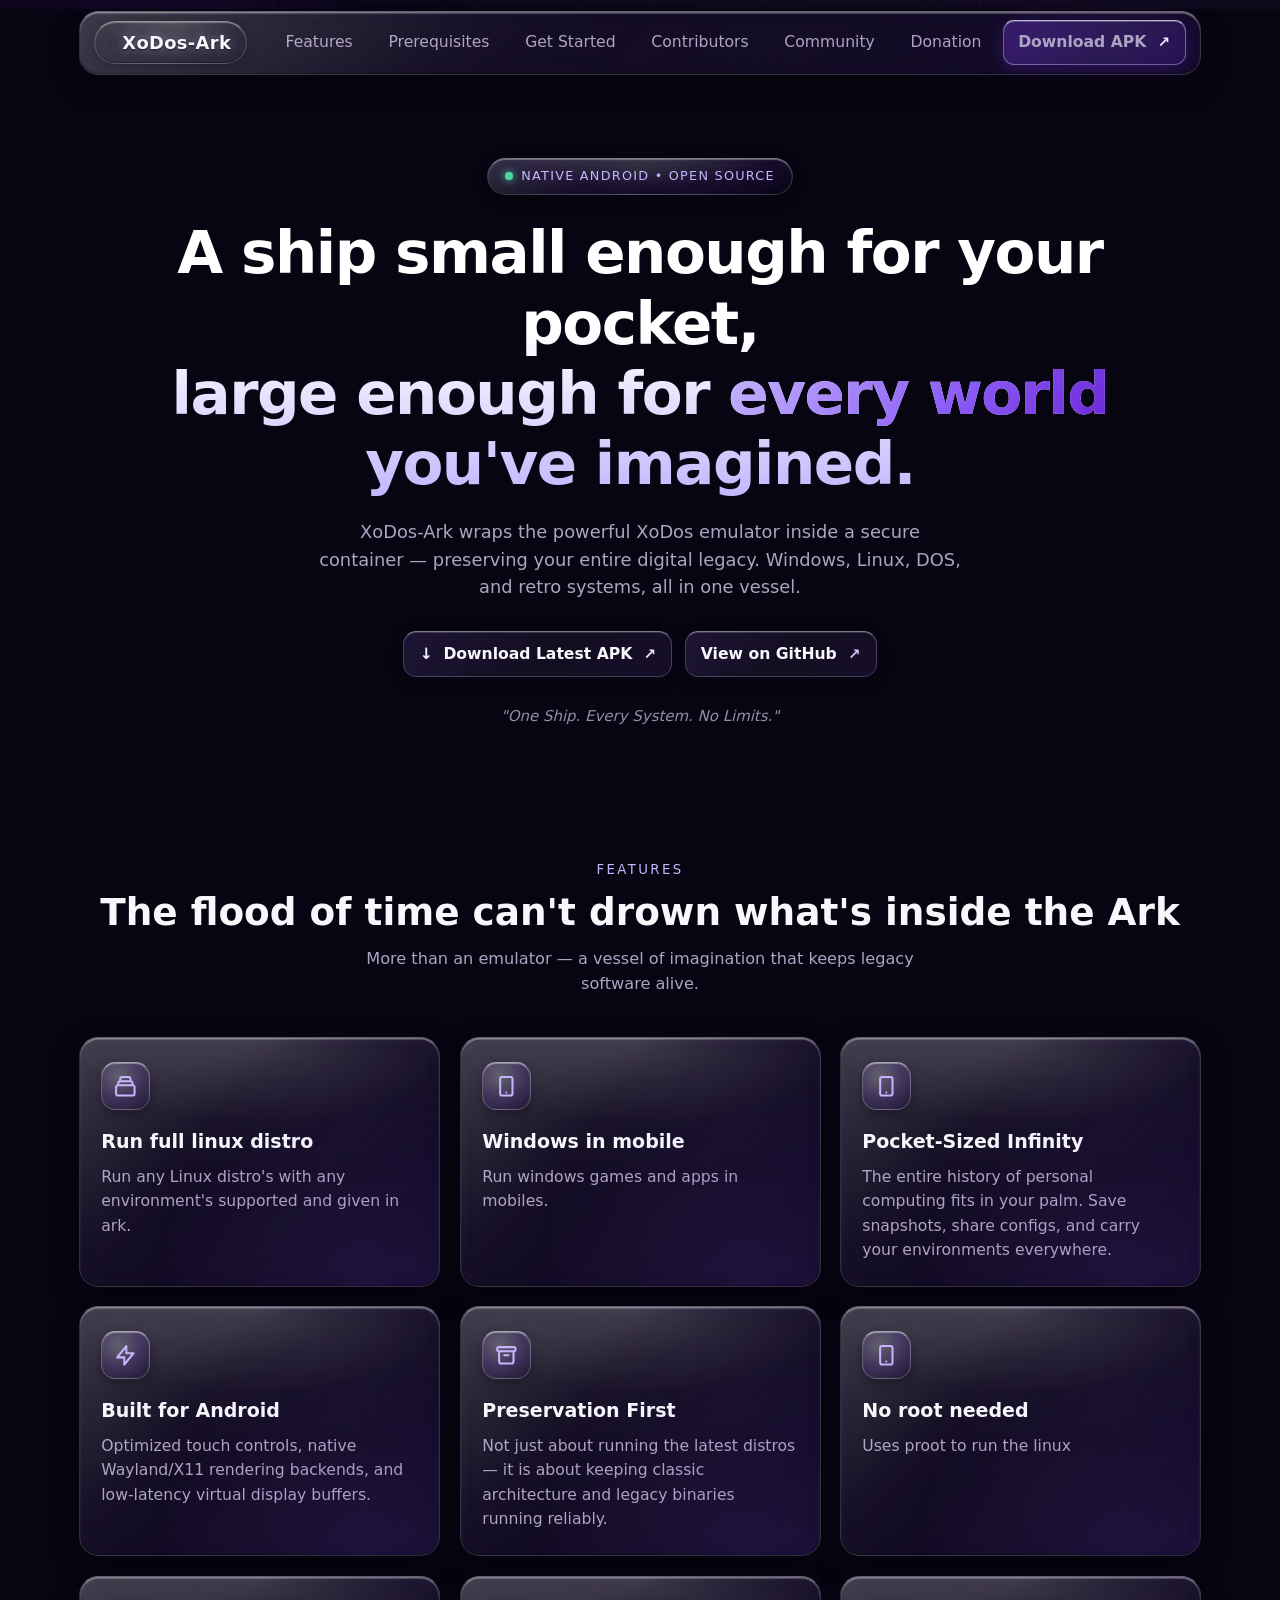
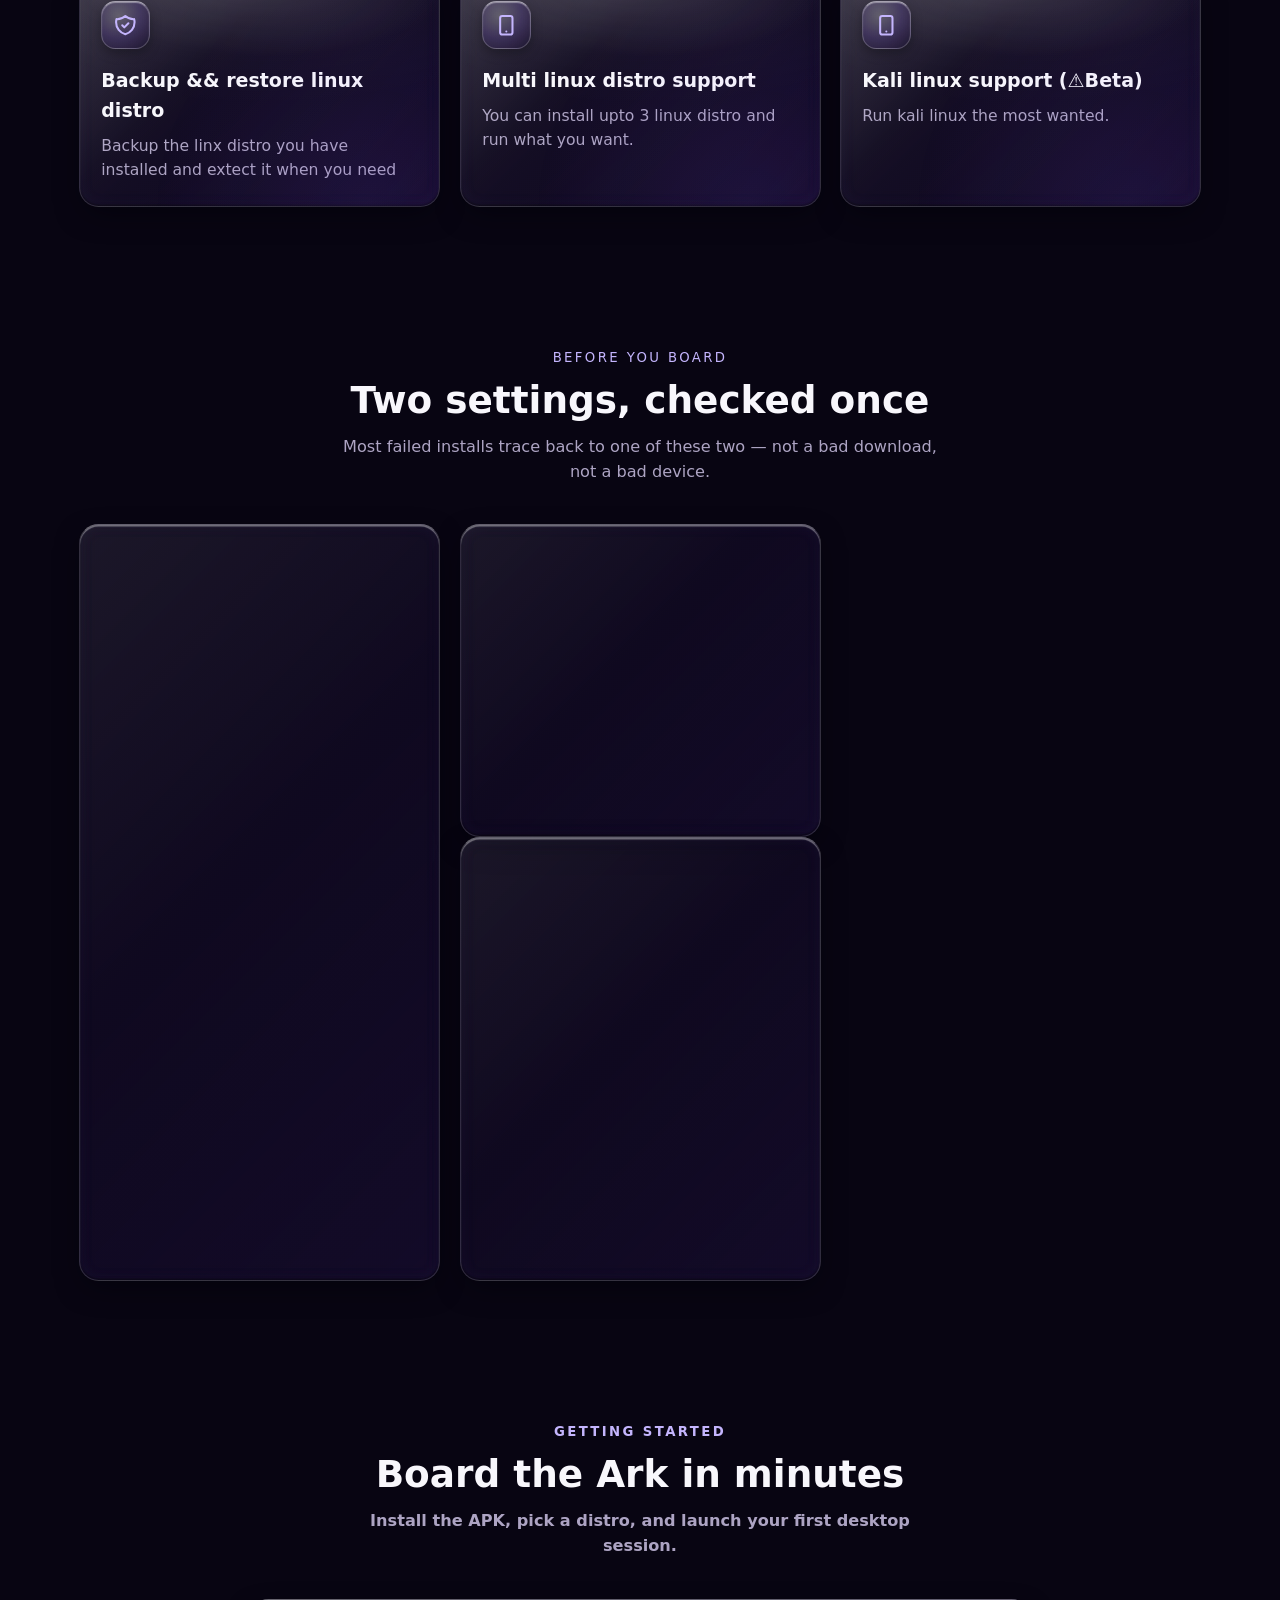
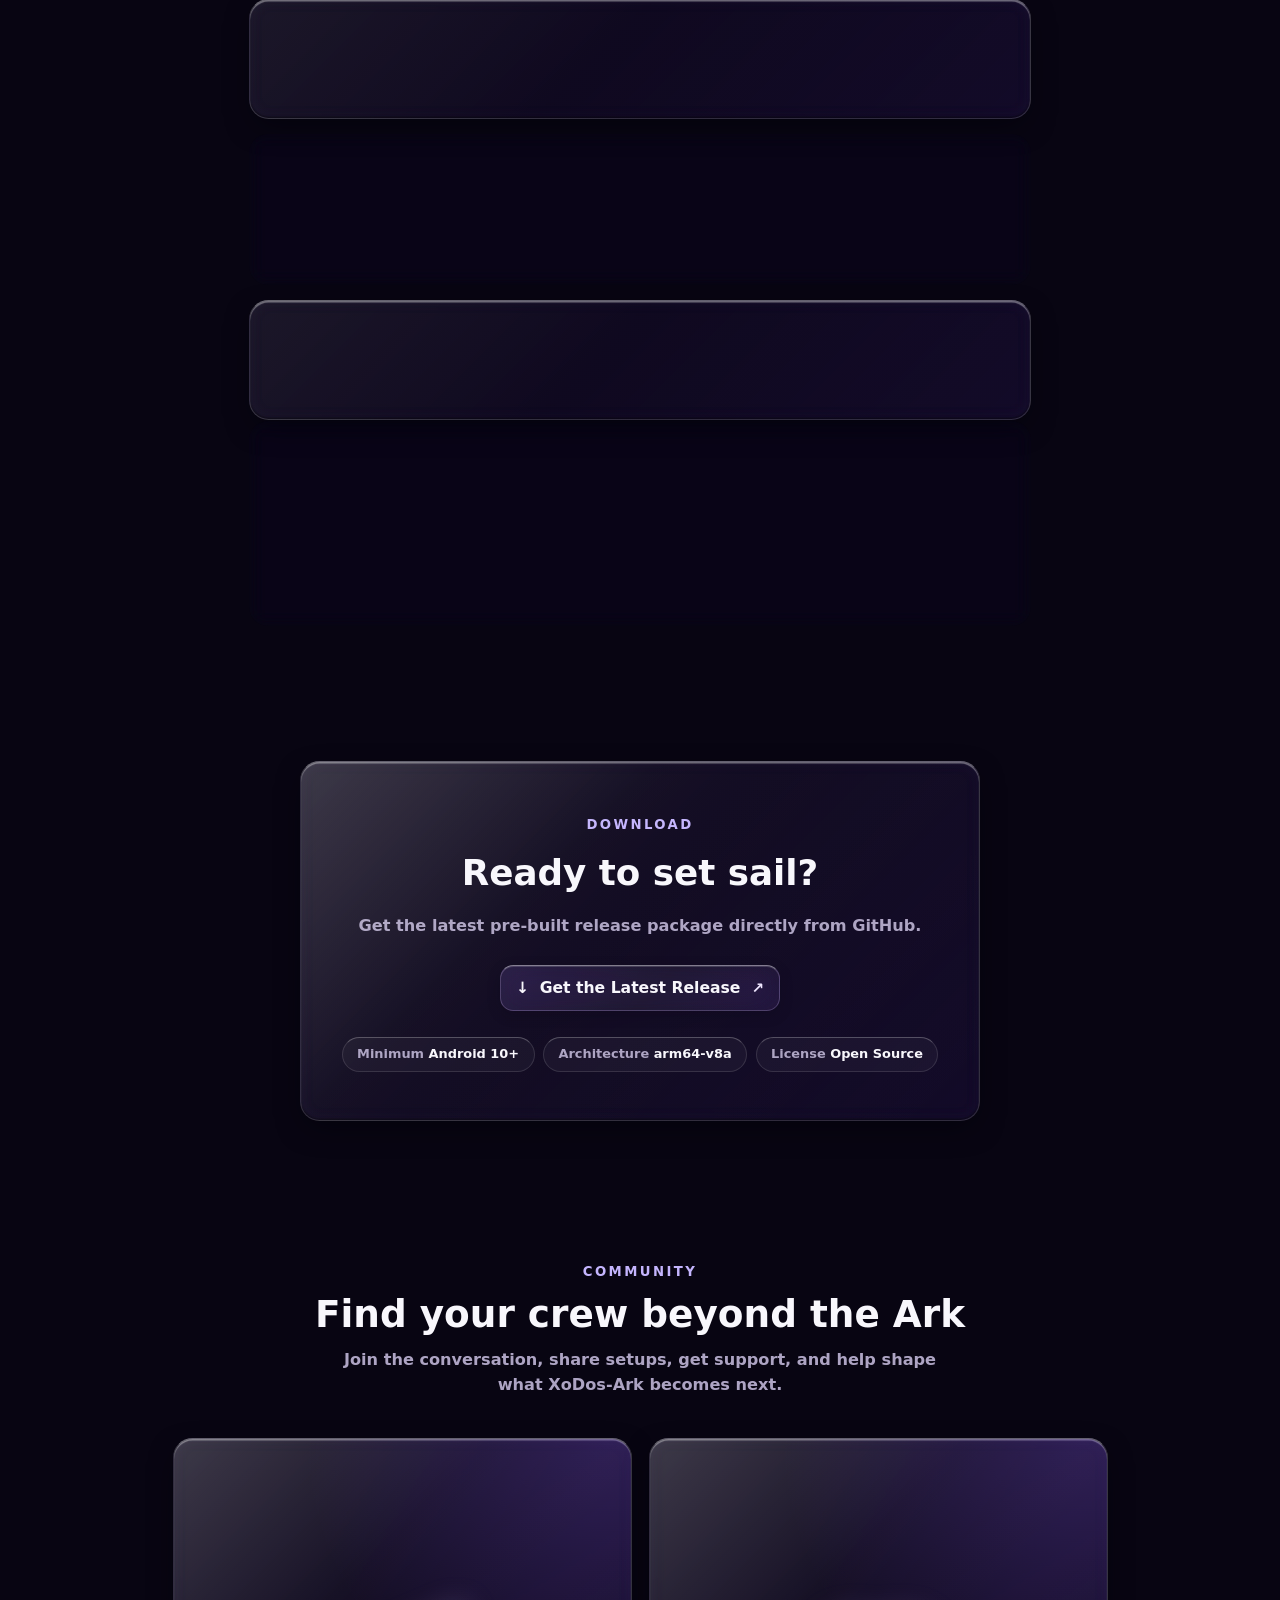
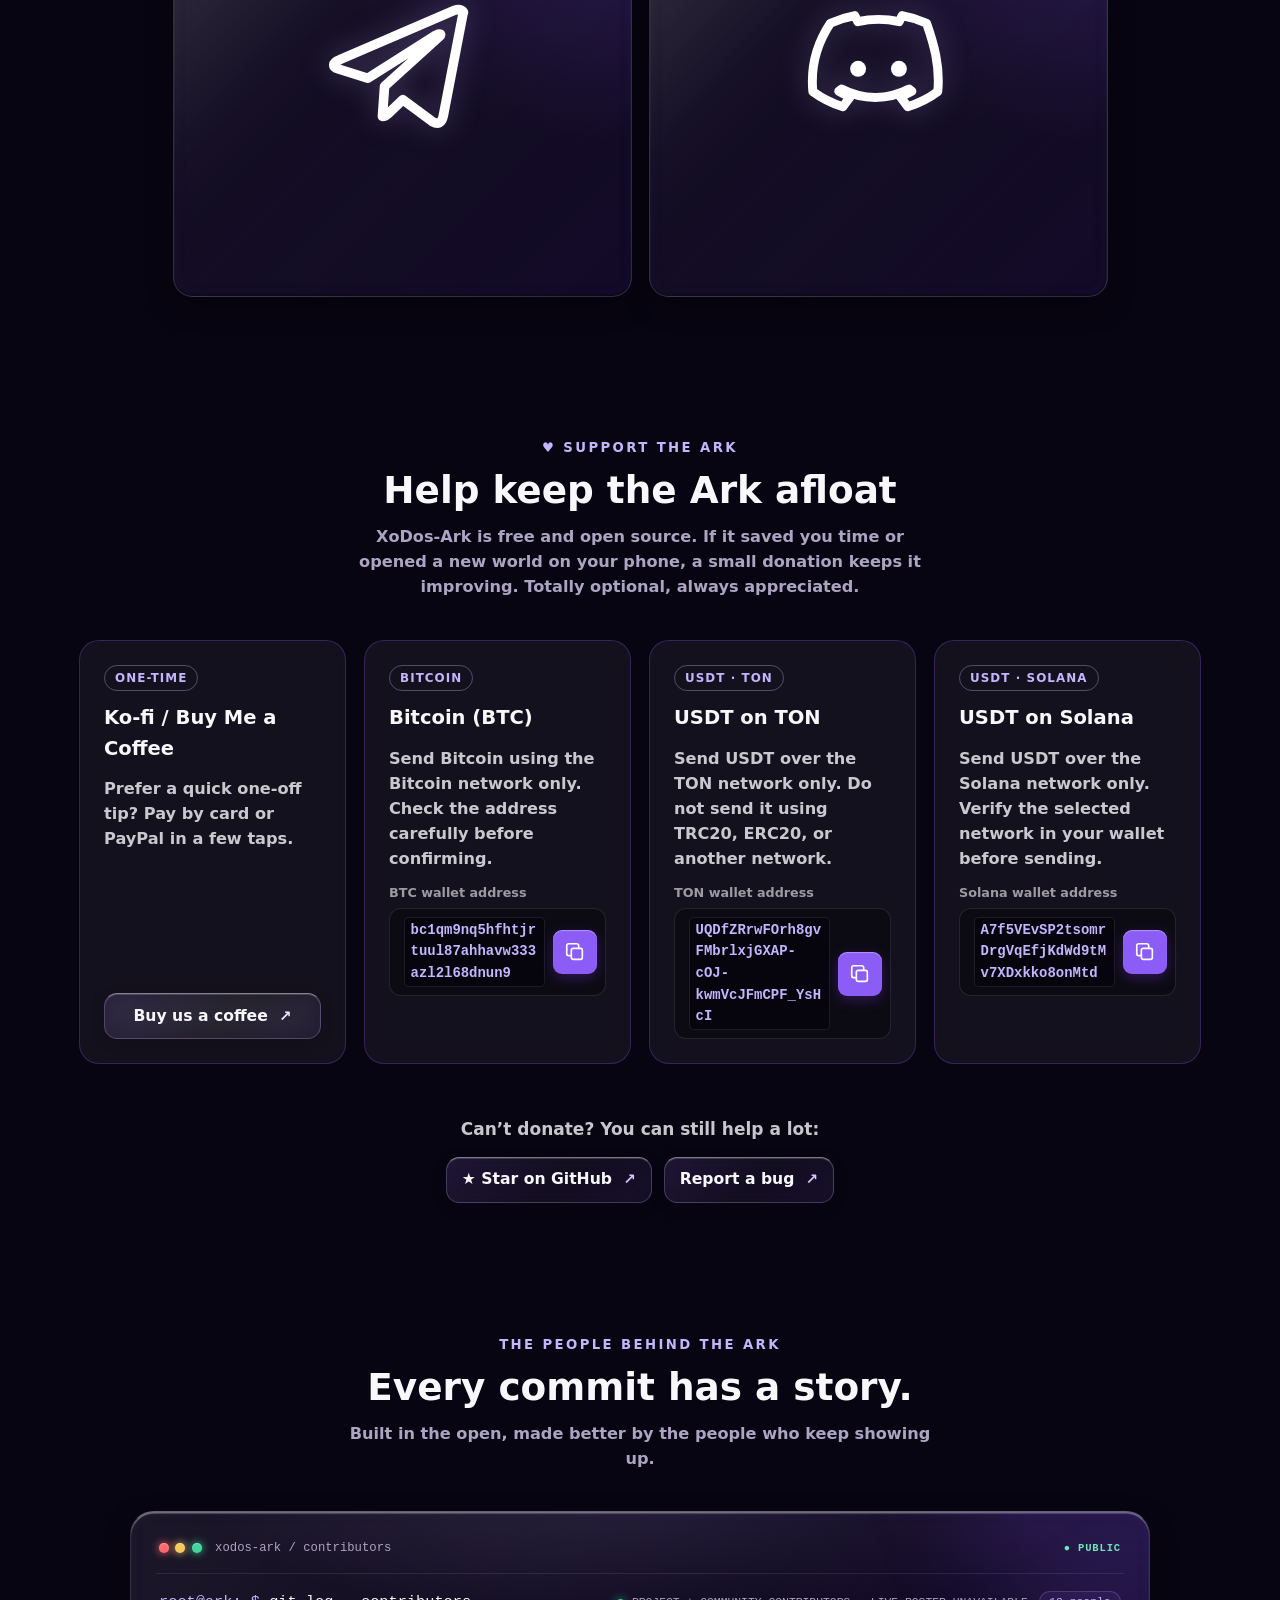
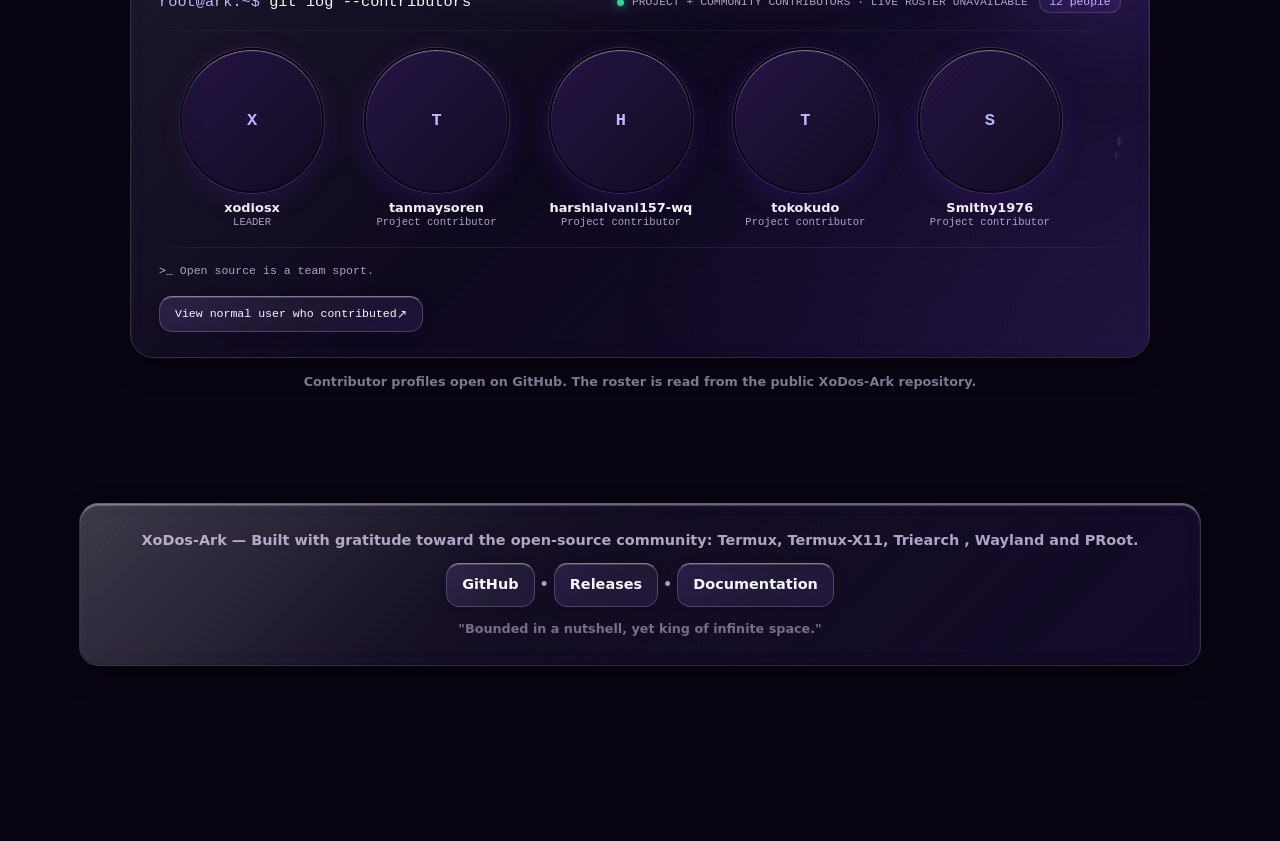
==== commit dffe6efa: "Add link to view normal user contributions Added a link to view normal user contributions." ====
--- a/index.html
+++ b/index.html
@@ -392,7 +392,10 @@
 
     <div class="contributors-bottomline">
       <span><span class="contributors-prompt">&gt;_</span> Open source is a team sport.</span>
-  
+    </div>
+
+    <div class="contributors-bottomline">
+      <a href="nor-usr-contribution" target="_blank" rel="noopener">View normal user who contributed  <span aria-hidden="true">↗</span></a>
     </div>
   </div>
   <p class="contributors-note">Contributor profiles open on GitHub. The roster is read from the public XoDos-Ark repository.</p>
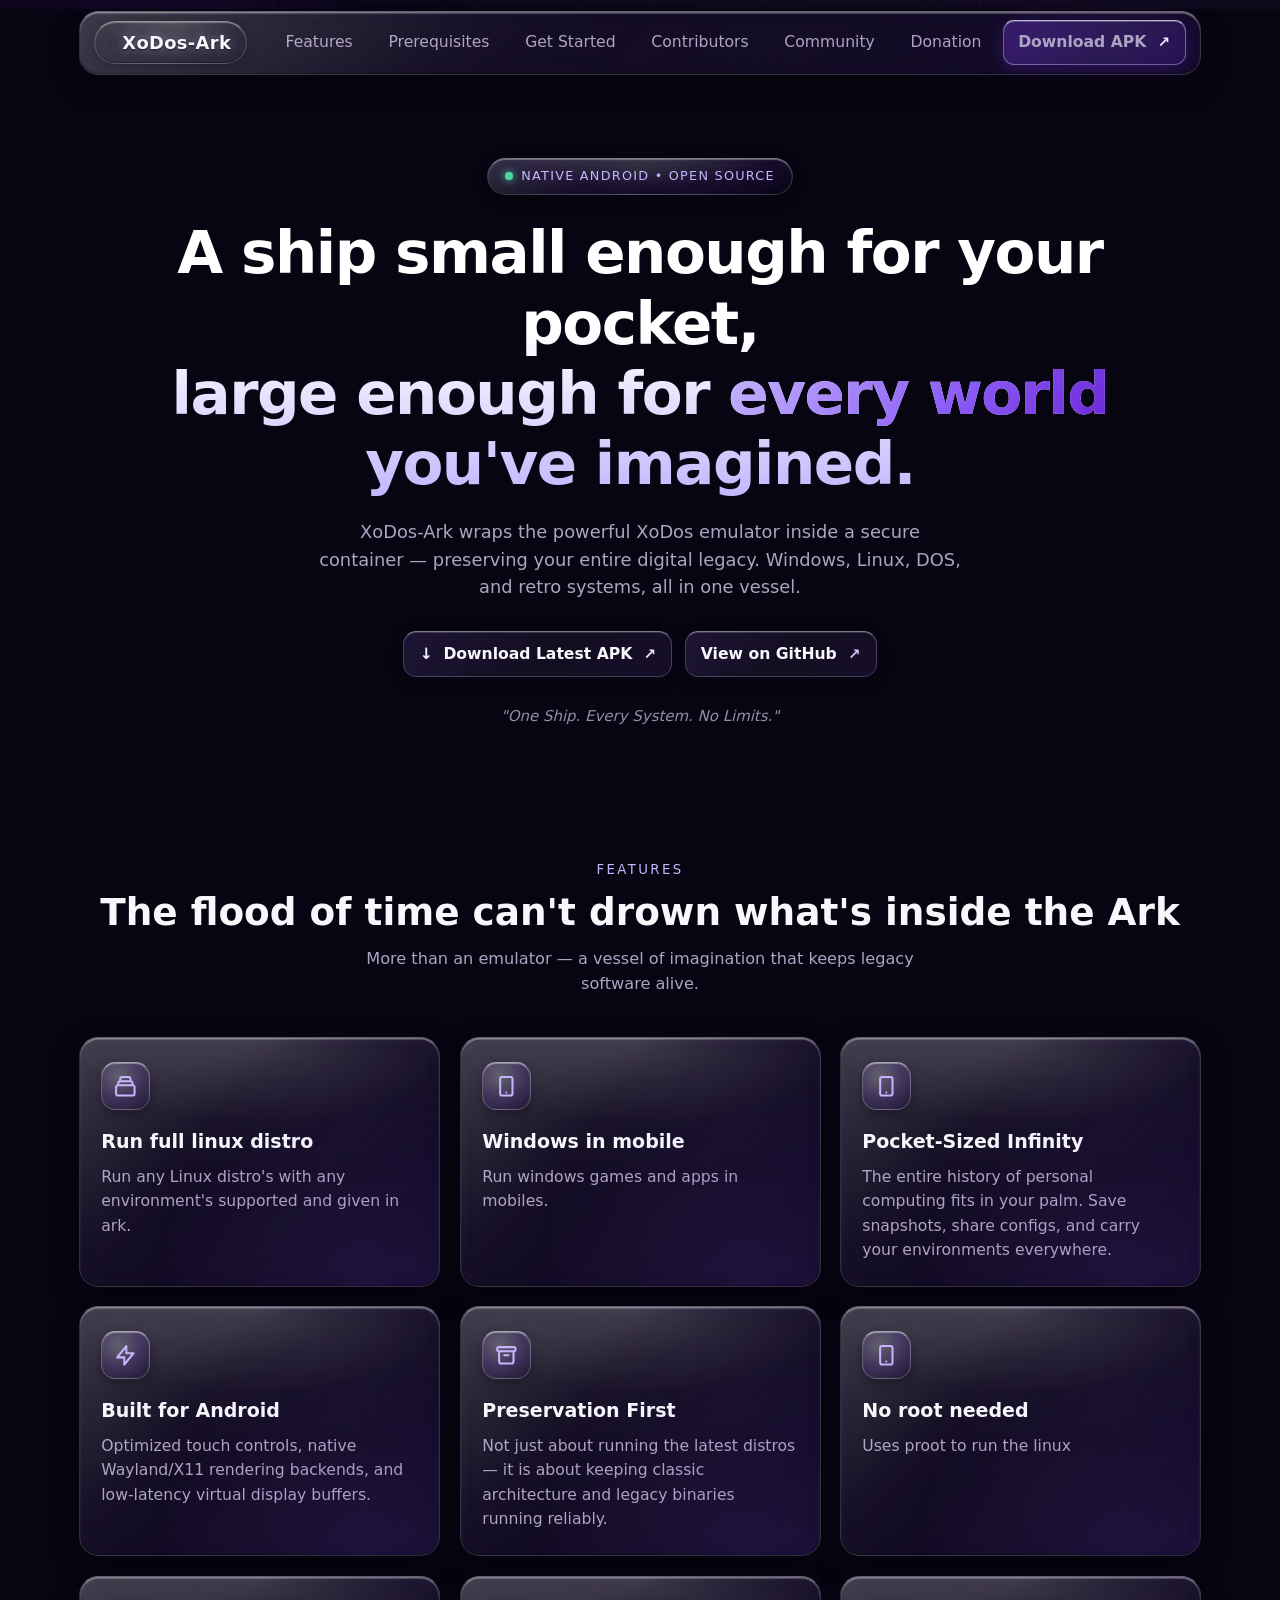
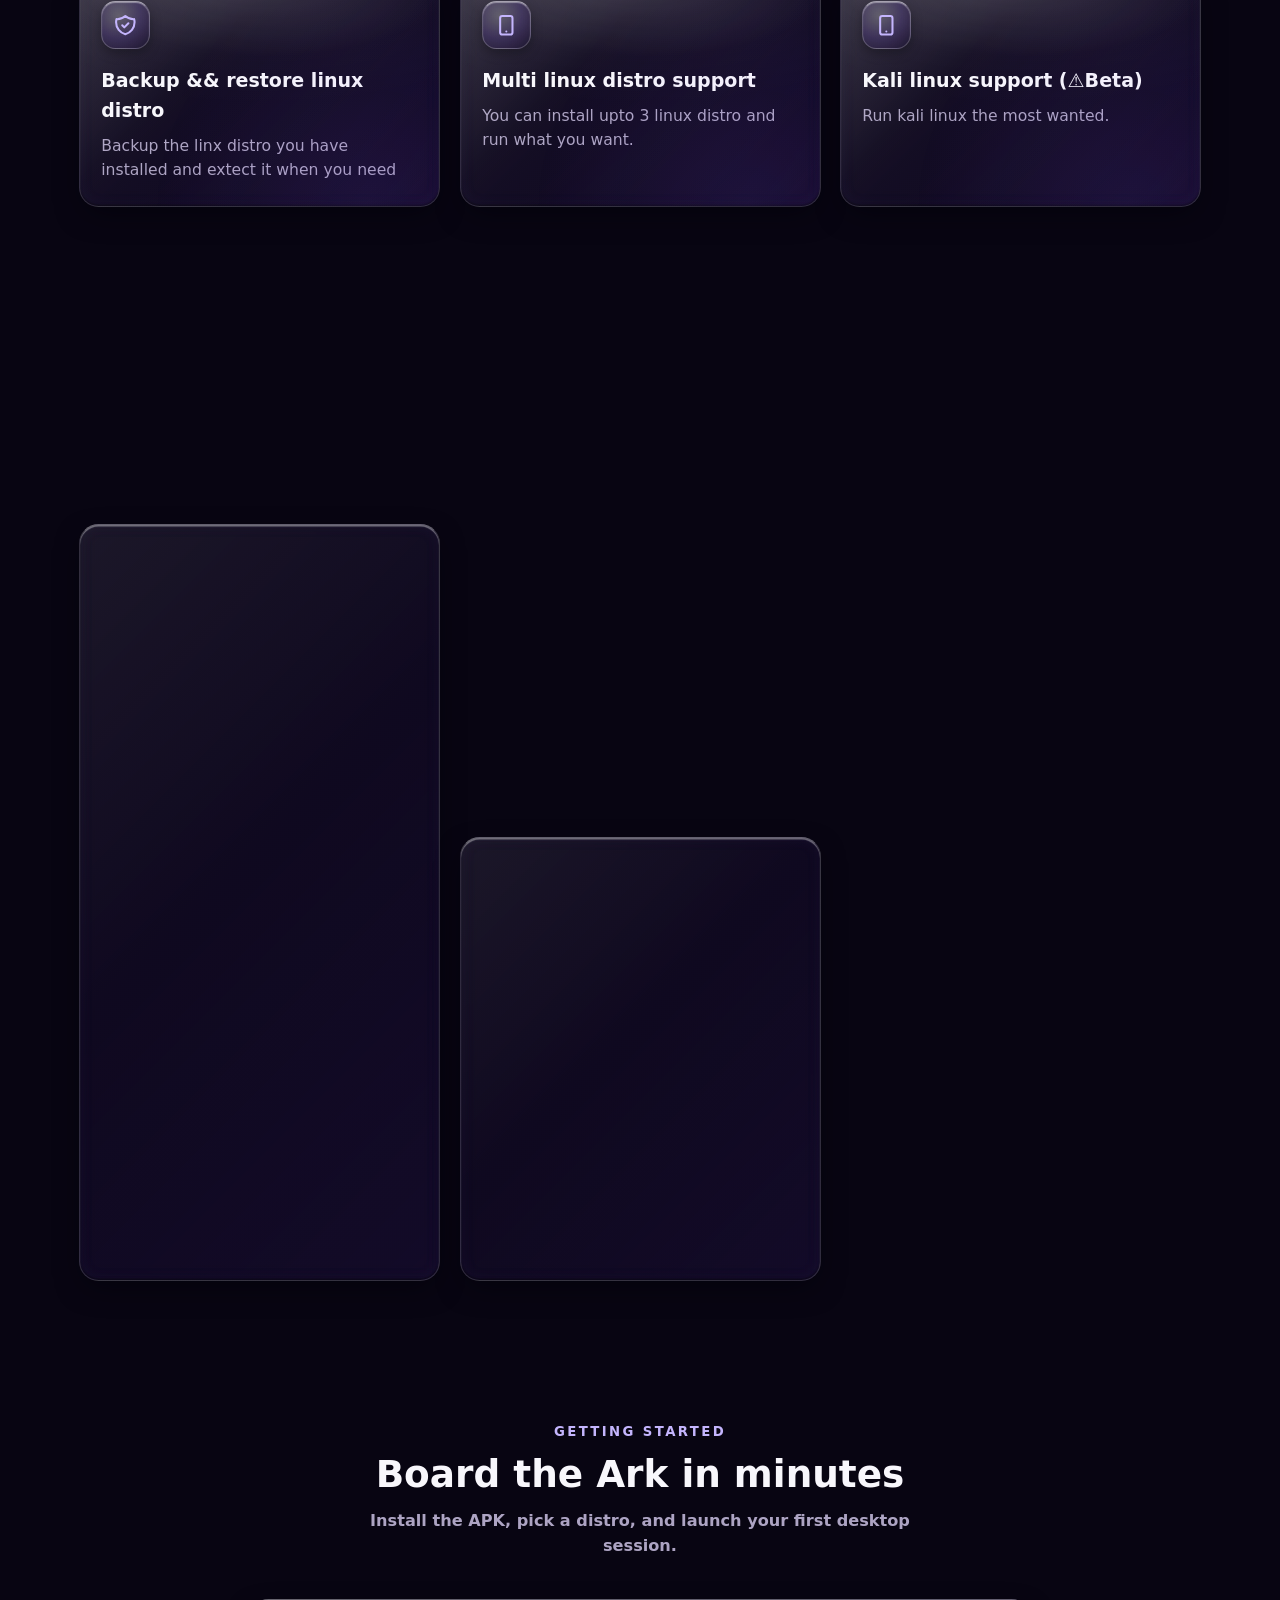
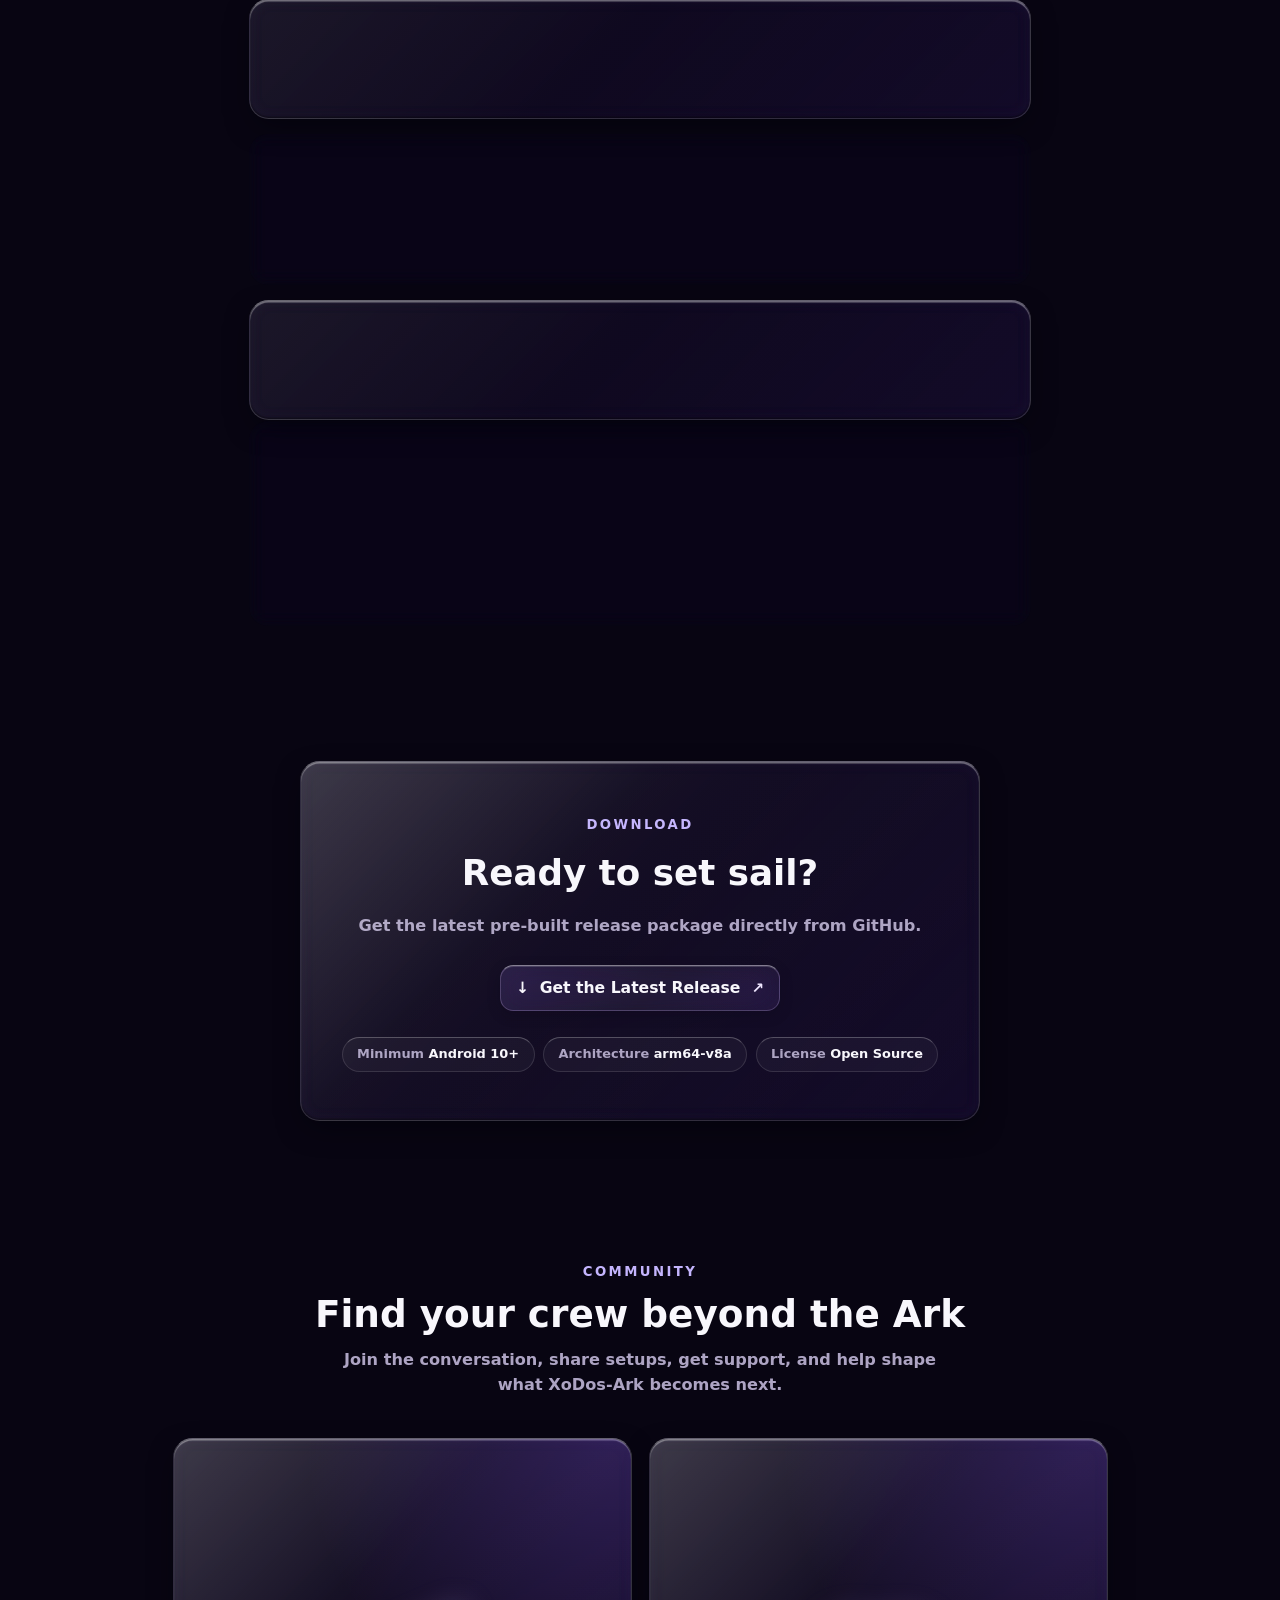
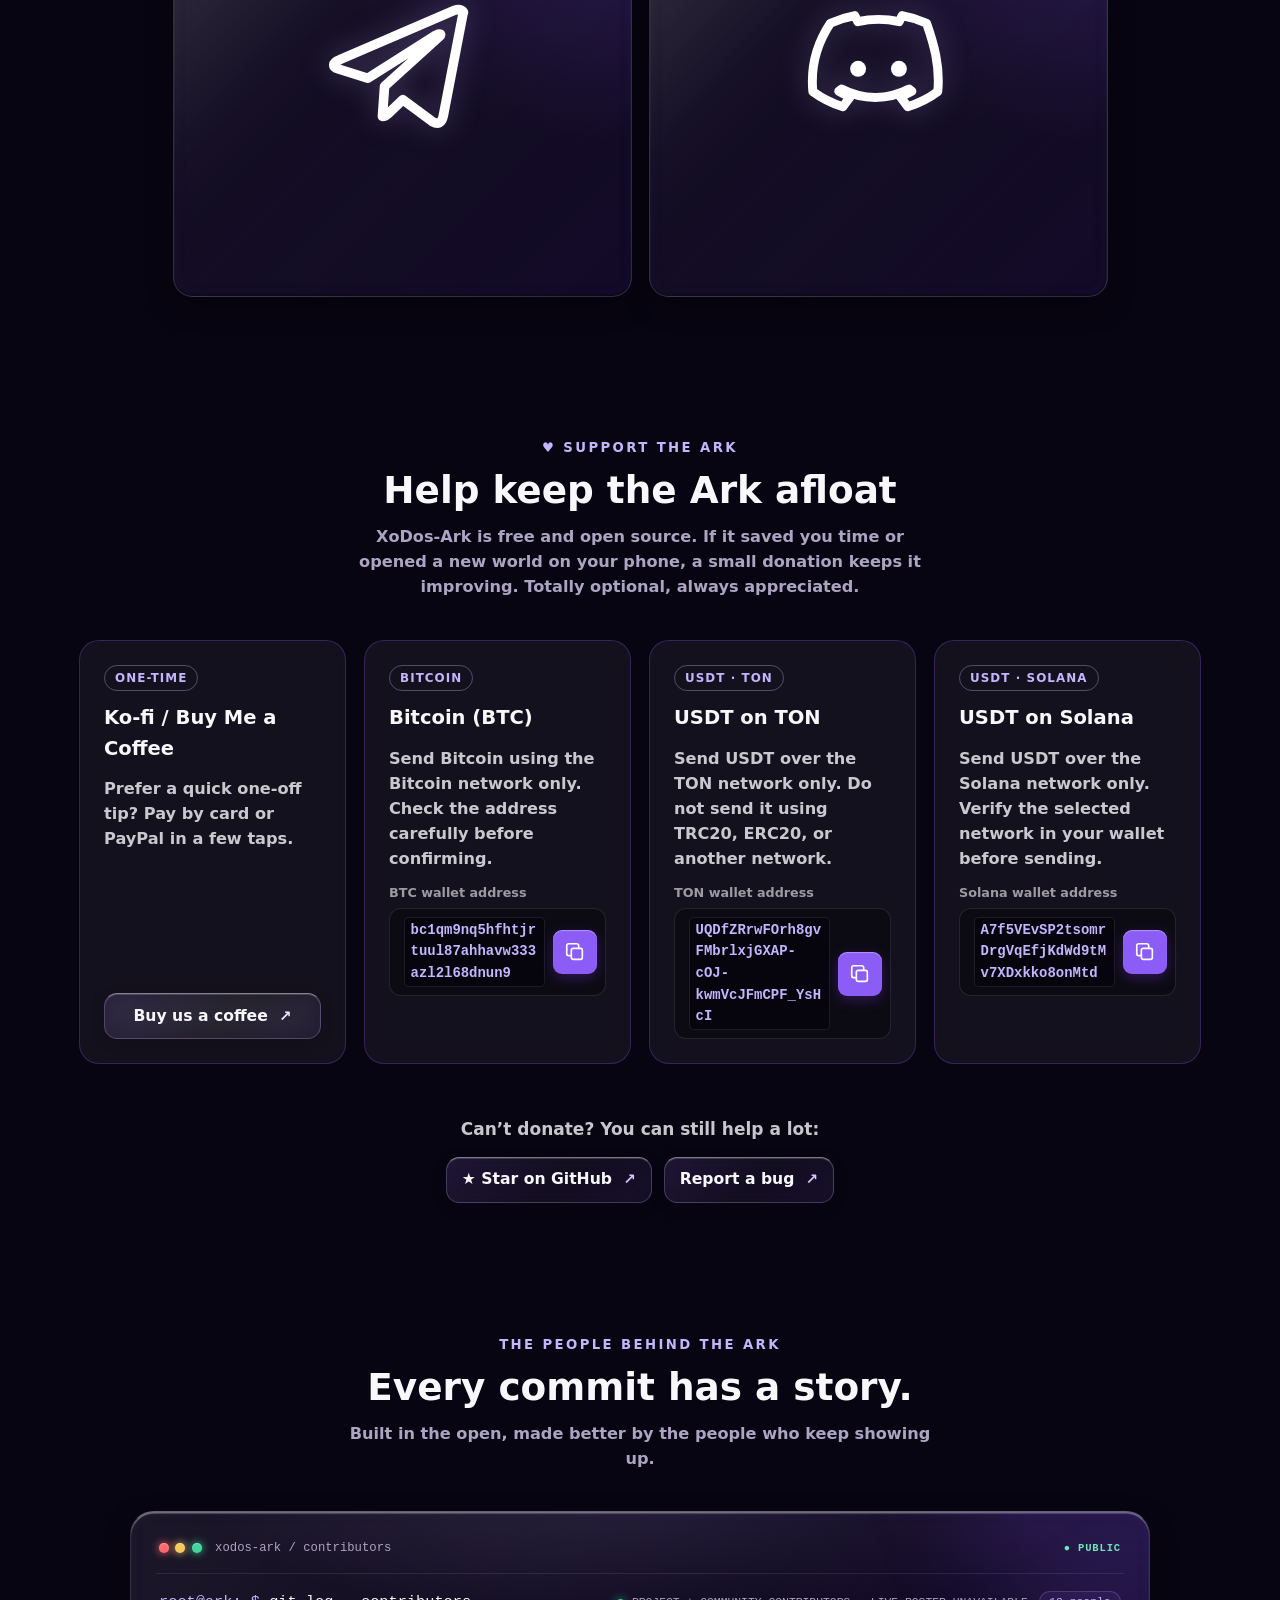
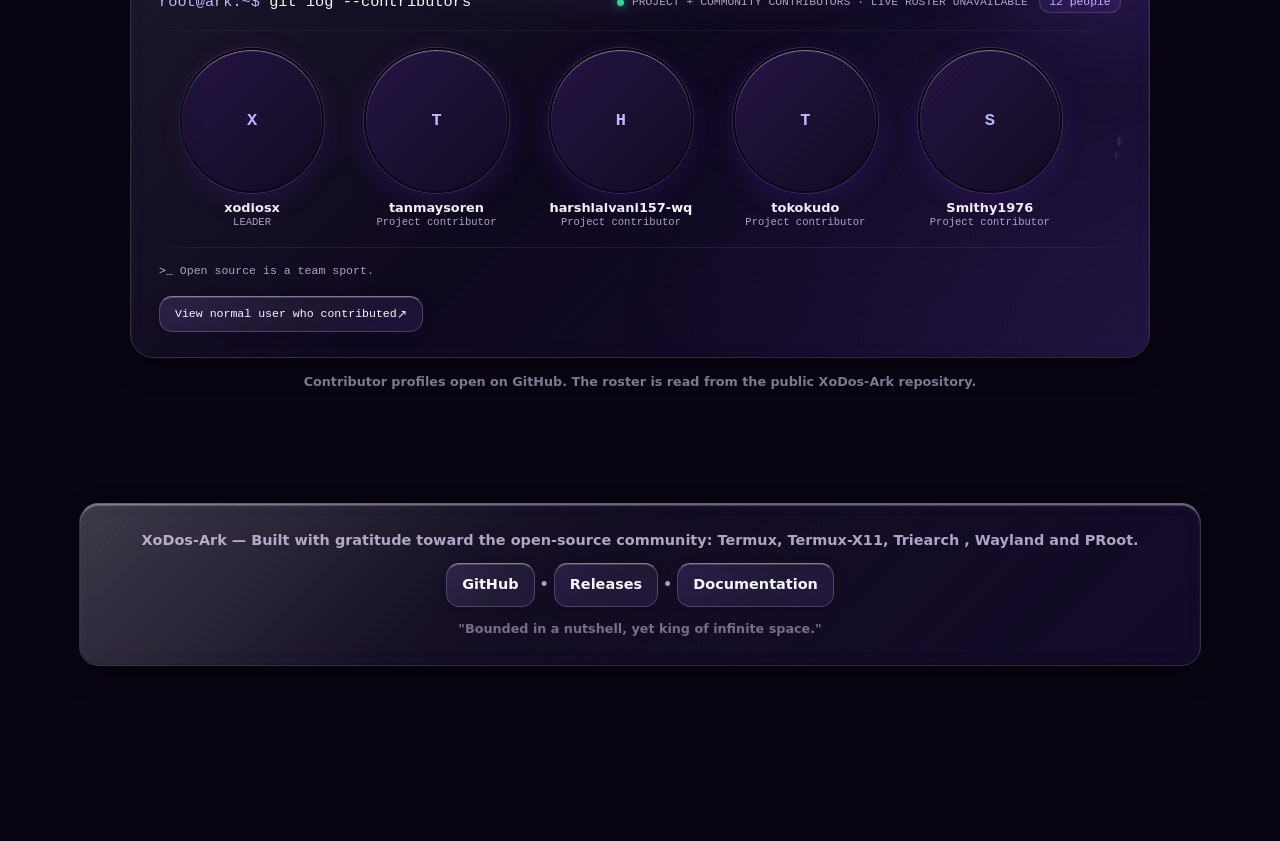
==== commit 4ae2197f: "Update link to normal user contributions page" ====
--- a/index.html
+++ b/index.html
@@ -395,7 +395,7 @@
     </div>
 
     <div class="contributors-bottomline">
-      <a href="nor-usr-contribution" target="_blank" rel="noopener">View normal user who contributed  <span aria-hidden="true">↗</span></a>
+      <a href="nor-usr-contribution.html" target="_blank" rel="noopener">View normal user who contributed  <span aria-hidden="true">↗</span></a>
     </div>
   </div>
   <p class="contributors-note">Contributor profiles open on GitHub. The roster is read from the public XoDos-Ark repository.</p>
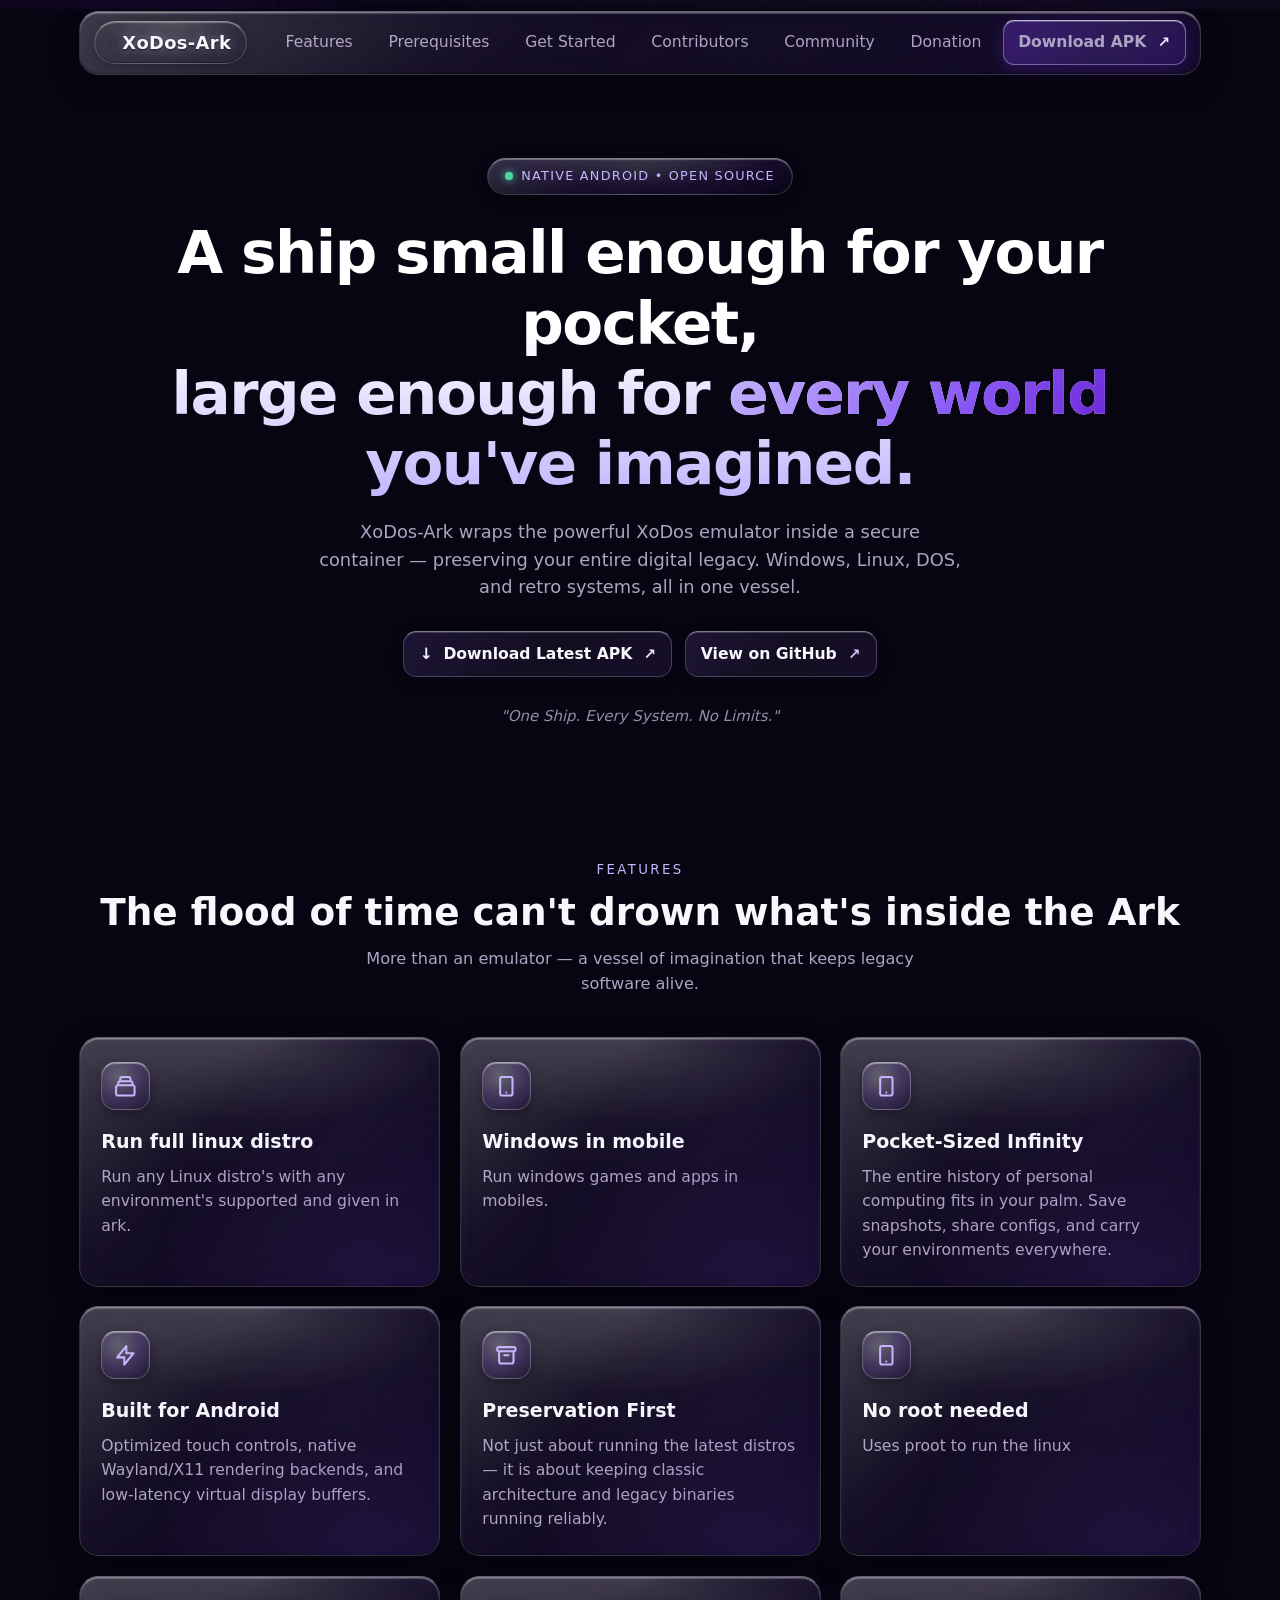
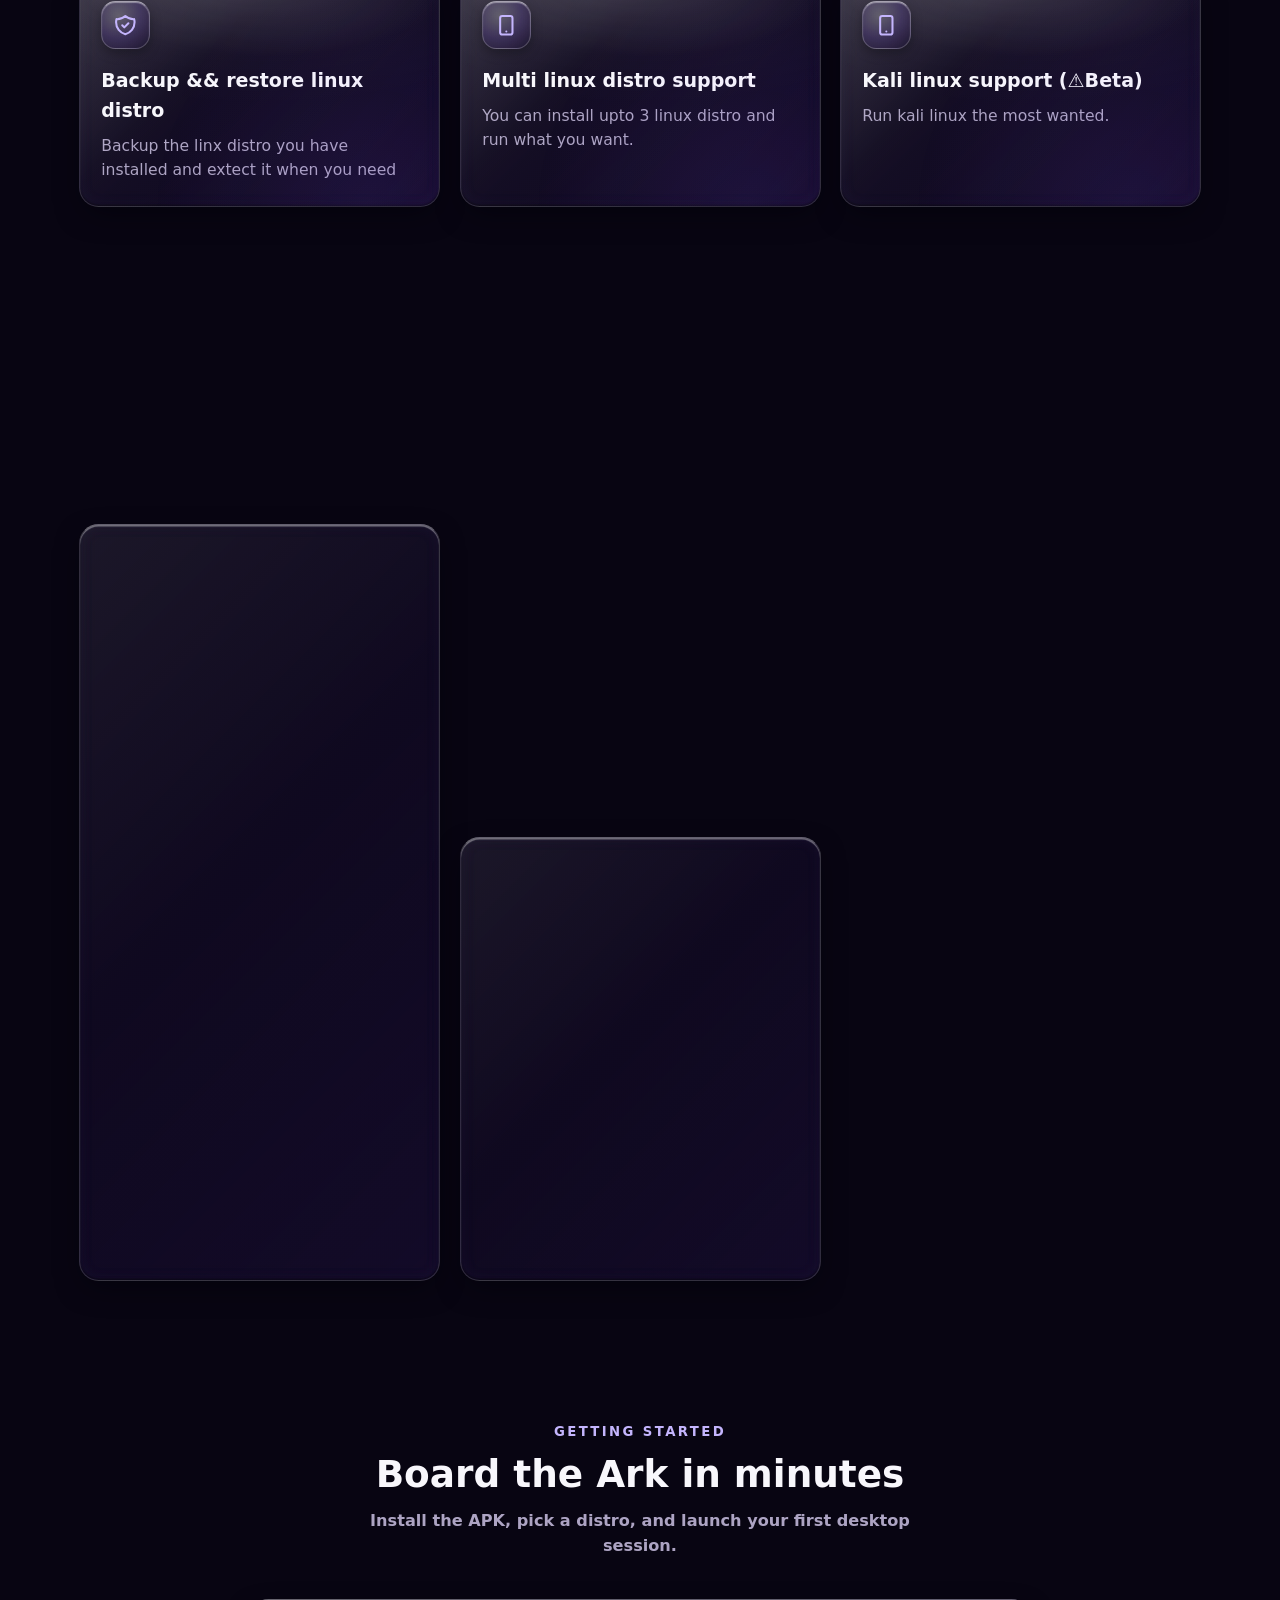
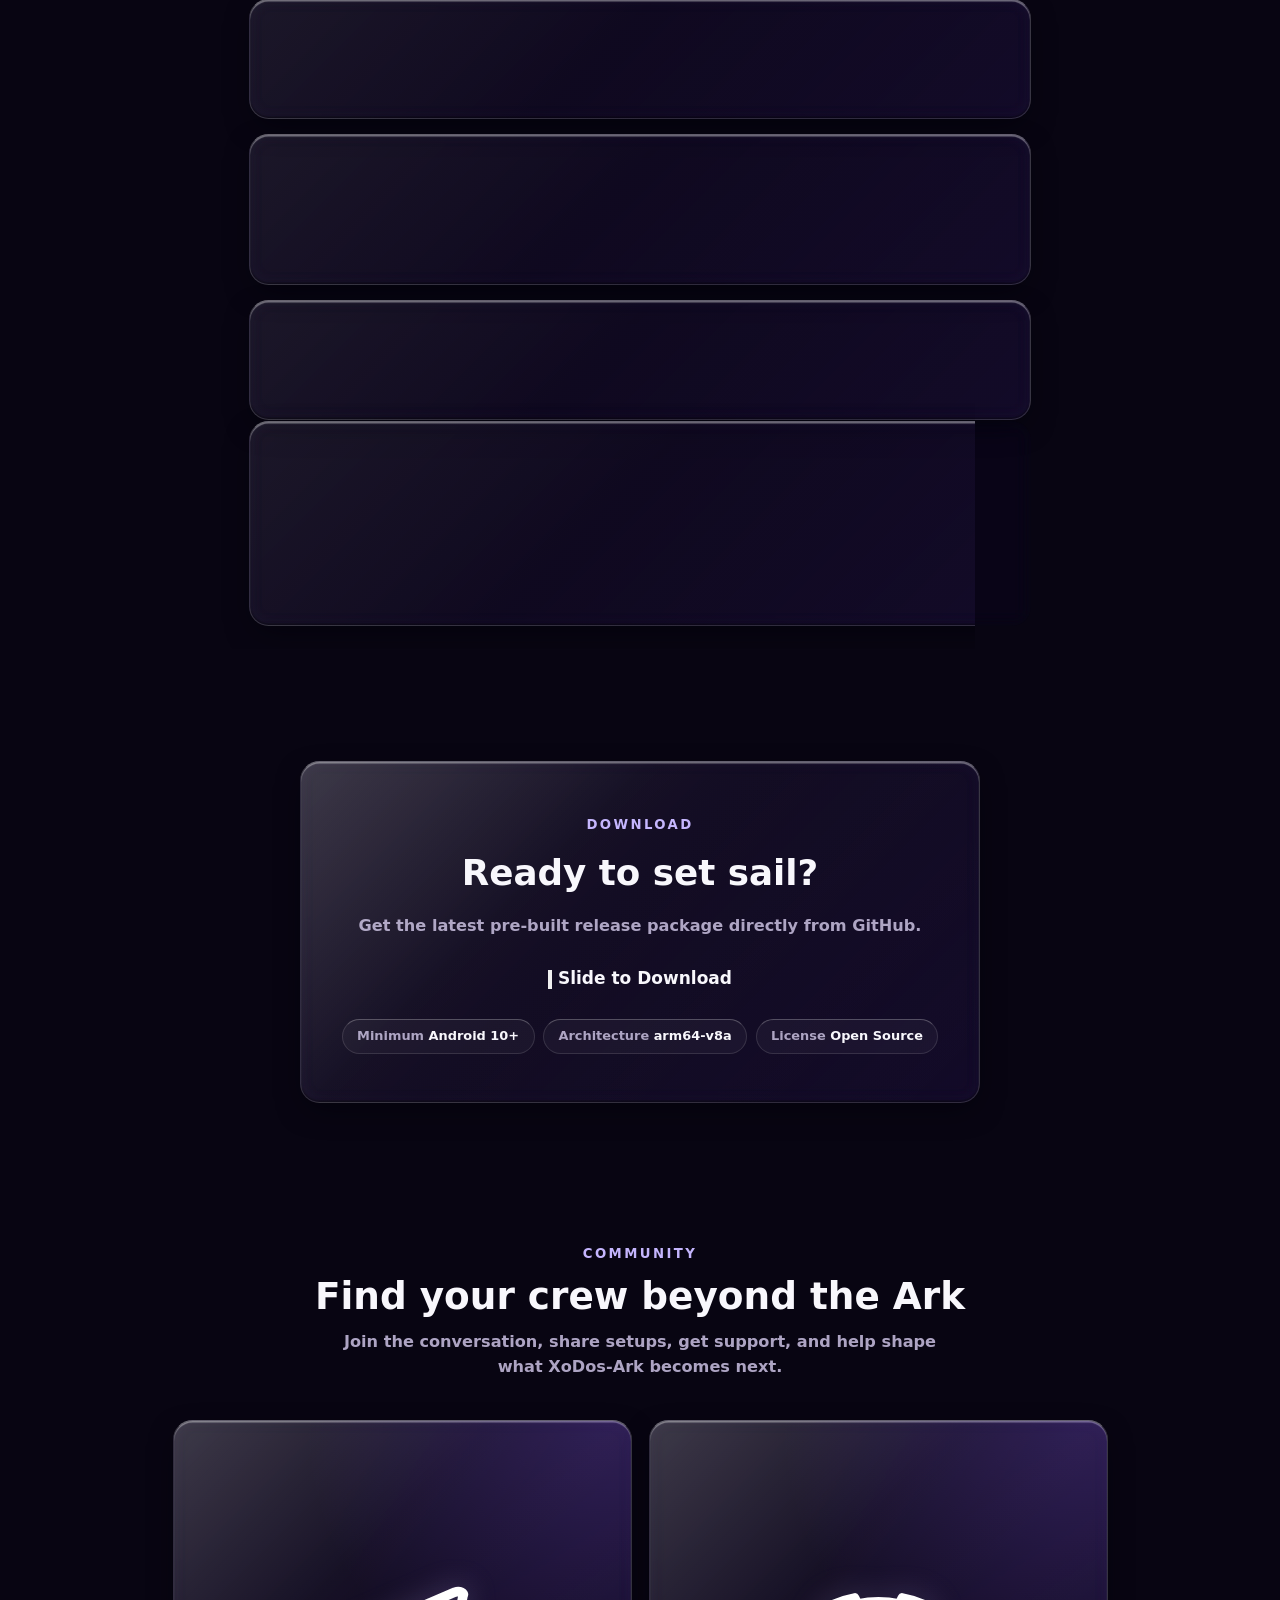
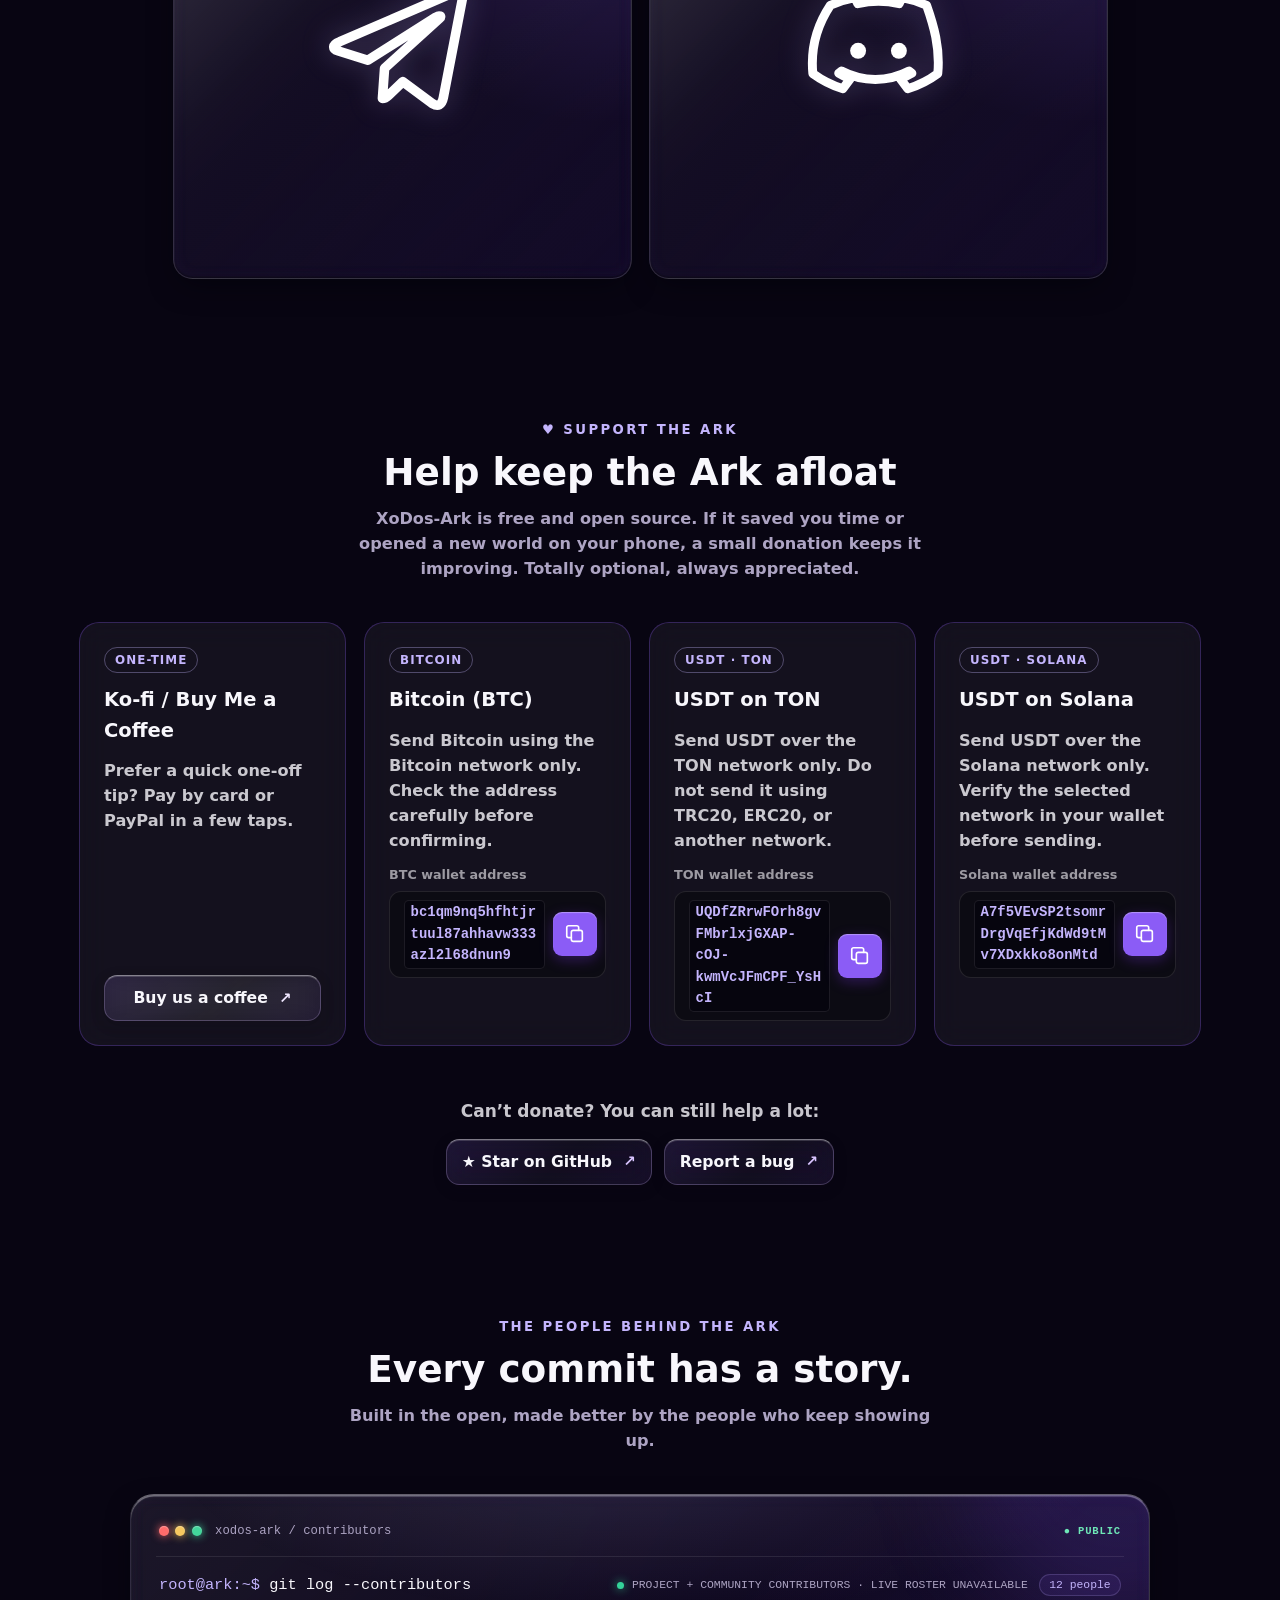
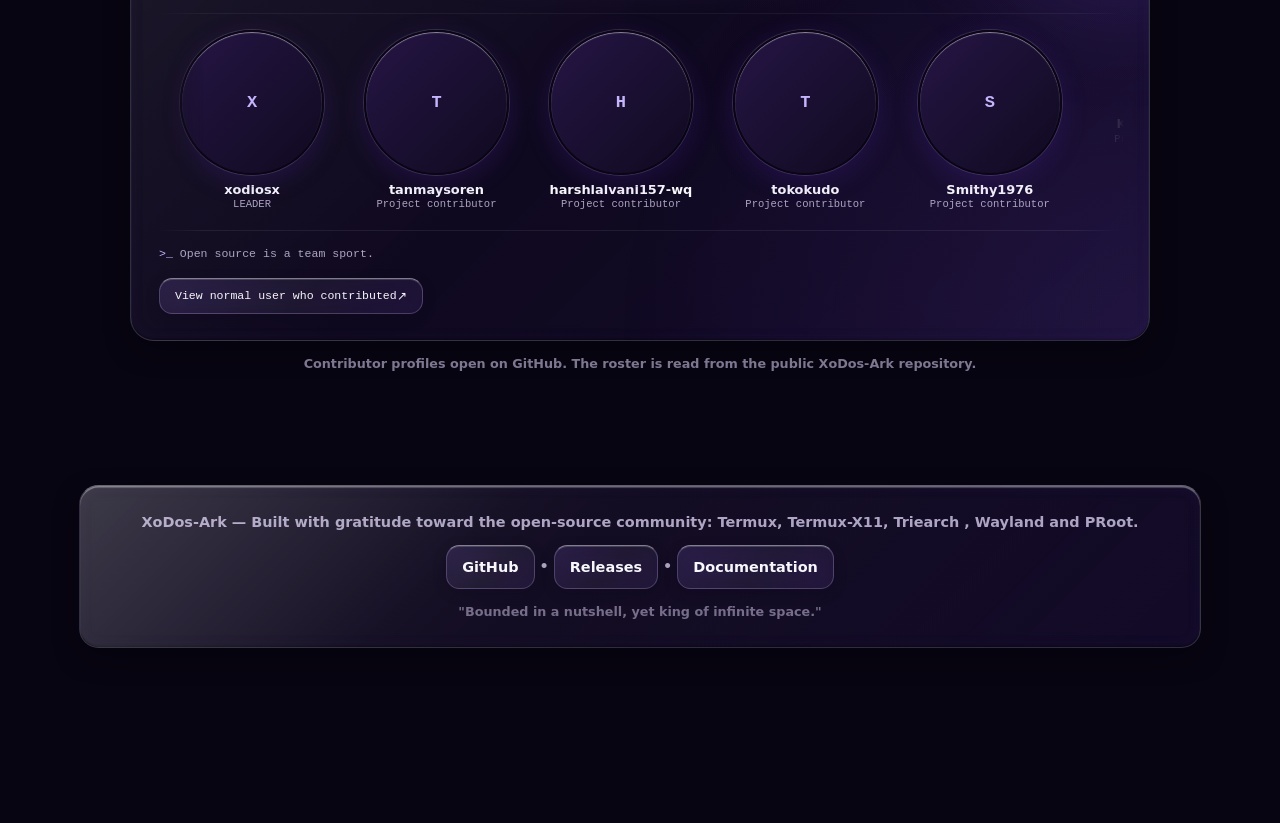
==== commit dd6a834b: "Update index.html updating full index.html to add the YouTube video optimisation and removing the lo" ====
--- a/index.html
+++ b/index.html
@@ -191,7 +191,18 @@
 <span class="kicker">Download</span>
 <h2>Ready to set sail?</h2>
 <p>Get the latest pre-built release package directly from GitHub.</p>
-<a class="btn btn-primary" href="https://github.com/xodiosx/XoDos-Ark/releases" target="_blank" rel="noopener">&darr;&nbsp; Get the Latest Release</a>
+<div class="download-slider" id="downloadSlider" data-state="ready">
+  <div class="download-slider__fill" aria-hidden="true"></div>
+  <button class="download-slider__thumb" id="downloadSliderThumb" type="button" role="slider" tabindex="0"
+          aria-label="Slide to download the latest APK" aria-valuemin="0" aria-valuemax="100"
+          aria-valuenow="0">
+    <svg class="download-slider__arrow" aria-hidden="true" viewBox="0 0 32 32" focusable="false">
+      <path d="M4 11H17V4L29 16L17 28V21H4Z" />
+    </svg>
+  </button>
+  <span class="download-slider__label" id="downloadSliderLabel">Slide to Download</span>
+</div>
+<p class="download-slider__status" id="downloadSliderStatus" role="status" aria-live="polite"></p>
 <div class="req">
 <span class="chip">Minimum <b>Android 10+</b></span>
 <span class="chip">Architecture <b>arm64-v8a</b></span>
--- a/style.css
+++ b/style.css
@@ -1699,3 +1699,41 @@
 .contributors-person .contributors-avatar-shell {
   flex: none;
 }
+
+
+/* Static responsive contributor grid for normal users; no marquee animation. */
+.normal-contributors-section { padding-top: clamp(2rem, 7vw, 3.5rem); }
+.normal-contributors-panel {
+  max-width: 60rem; margin-inline: auto; padding: clamp(1rem, 3vw, 1.5rem);
+  border: 1px solid var(--glass-stroke); border-top-color: var(--glass-stroke-top);
+  border-radius: calc(var(--radius) + .25rem); background: var(--glass-bg);
+  box-shadow: var(--lens-shadow); -webkit-backdrop-filter: blur(9px) saturate(145%);
+  backdrop-filter: blur(9px) saturate(145%);
+}
+.normal-contributors-heading {
+  display:flex; flex-wrap:wrap; align-items:center; gap:.65rem; padding:.15rem .2rem 1rem;
+  margin-bottom:1rem; border-bottom:1px solid rgba(255,255,255,.09);
+  color:var(--ink-dim); font:.76rem var(--mono);
+}
+.normal-contributors-terminal { color:var(--violet-soft); }
+.normal-contributors-count { margin-left:auto; padding:.22rem .6rem; border:1px solid rgba(196,181,253,.2); border-radius:999px; color:var(--violet-soft); background:rgba(139,92,246,.09); }
+.normal-contributors-grid { display:grid; grid-template-columns:repeat(3,minmax(0,1fr)); gap:clamp(1rem,3vw,1.5rem); }
+.normal-contributor-card {
+  min-width:0; display:flex; flex-direction:column; align-items:center; gap:.55rem;
+  padding:1rem .65rem; border:1px solid rgba(196,181,253,.14); border-radius:1rem;
+  background:rgba(255,255,255,.035); color:var(--ink); text-align:center; text-decoration:none;
+  transition:border-color .2s ease,background .2s ease,transform .2s ease;
+}
+.normal-contributor-card:hover { transform:translateY(-3px); border-color:rgba(196,181,253,.4); background:rgba(139,92,246,.09); }
+.normal-contributor-avatar { display:grid; place-items:center; width:clamp(3.7rem,10vw,4.6rem); aspect-ratio:1; padding:3px; border-radius:50%; background:linear-gradient(145deg,#e9ddff 0%,#9a75f7 45%,rgba(139,92,246,.2) 100%); box-shadow:0 0 0 1px rgba(255,255,255,.13),0 7px 24px rgba(74,35,156,.27); overflow:hidden; }
+.normal-contributor-avatar img { display:block; width:100%; height:100%; border:2px solid rgba(9,5,20,.92); border-radius:50%; object-fit:cover; }
+.normal-contributor-avatar--fallback { color:var(--violet-soft); font:700 1.15rem var(--mono); background:linear-gradient(135deg,#251544,#100a20); }
+.normal-contributor-name { max-width:100%; overflow-wrap:anywhere; color:#f8f7fc; font-size:.82rem; font-weight:700; }
+.normal-contributor-label { color:var(--ink-dim); font:.68rem var(--mono); line-height:1.45; overflow-wrap:anywhere; }
+.normal-contributors-empty { grid-column:1/-1; margin:0; padding:1.5rem .5rem; color:var(--ink-dim); text-align:center; font:.76rem var(--mono); }
+@media(max-width:36rem) {
+ .normal-contributors-grid { grid-template-columns:repeat(3,minmax(0,1fr)); gap:.65rem; }
+ .normal-contributor-card { padding:.8rem .35rem; gap:.45rem; }
+ .normal-contributor-name { font-size:.72rem; }
+ .normal-contributor-label { font-size:.6rem; }
+}
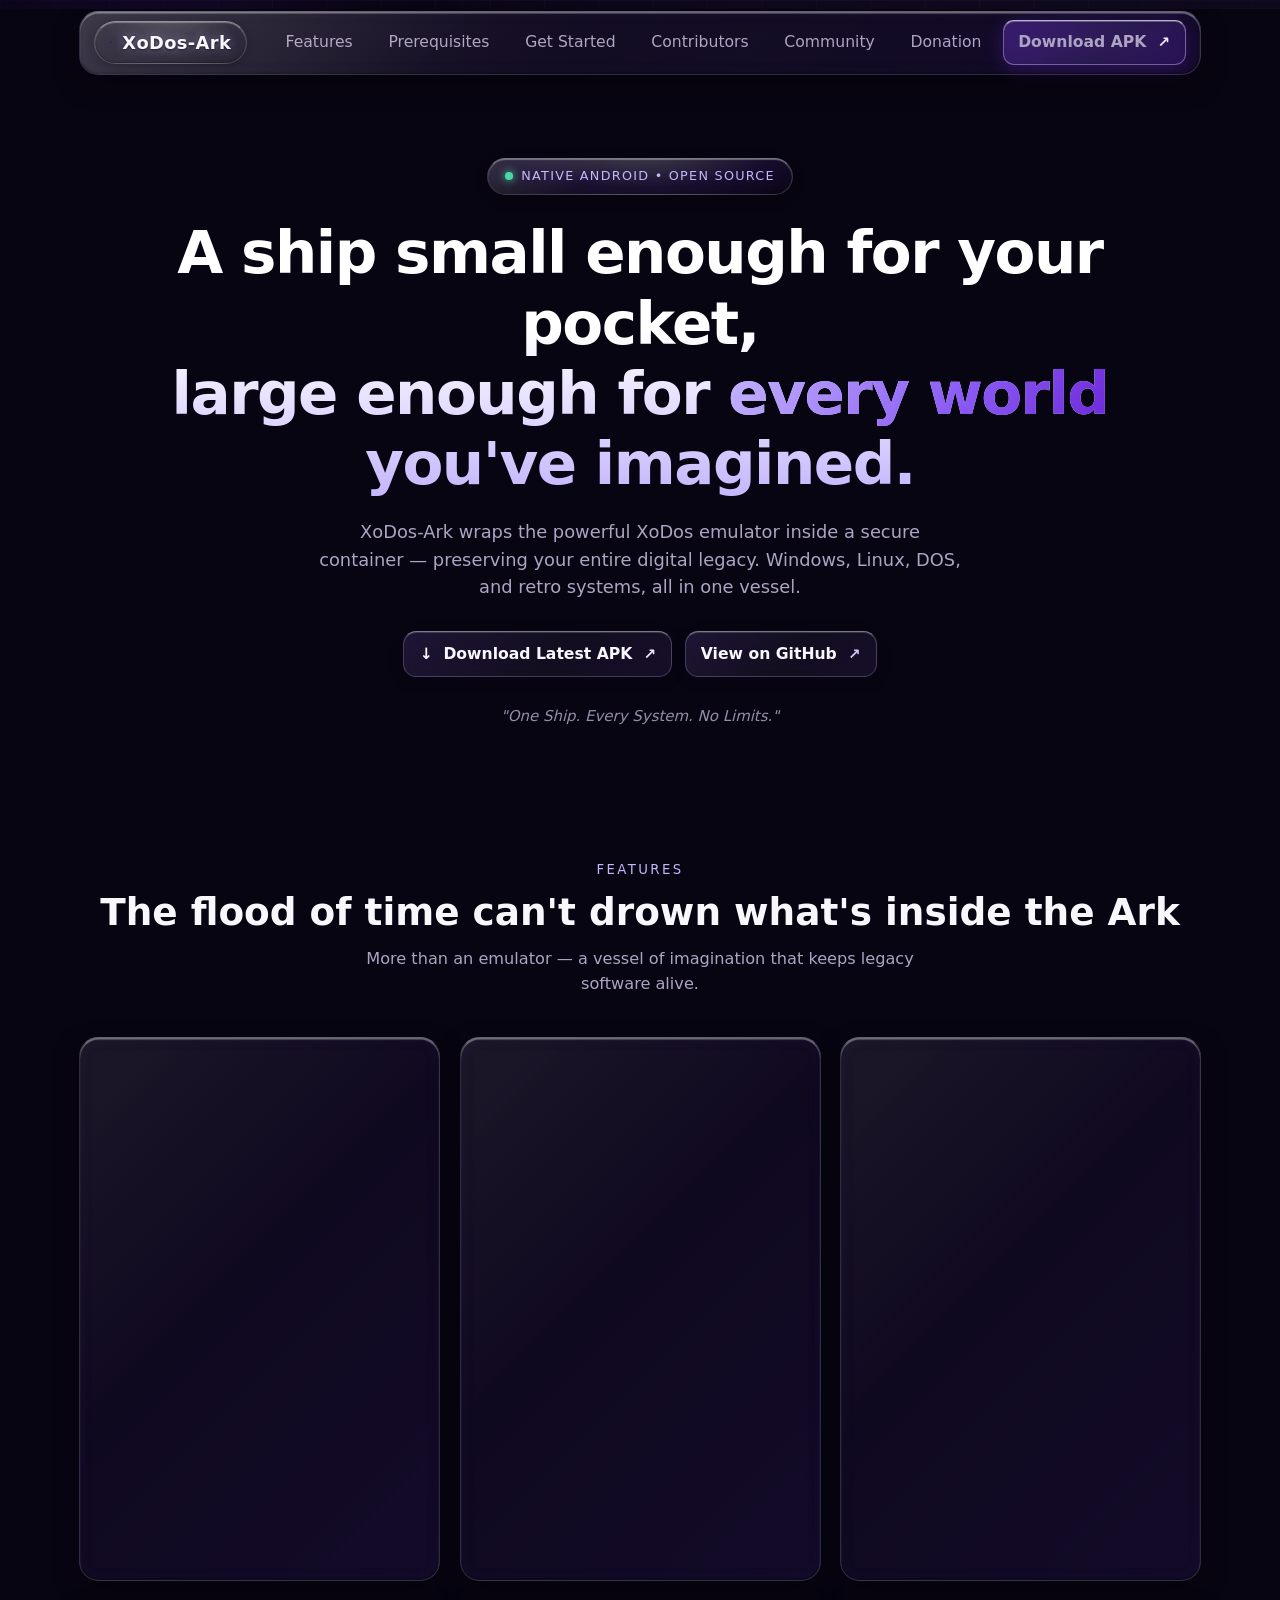
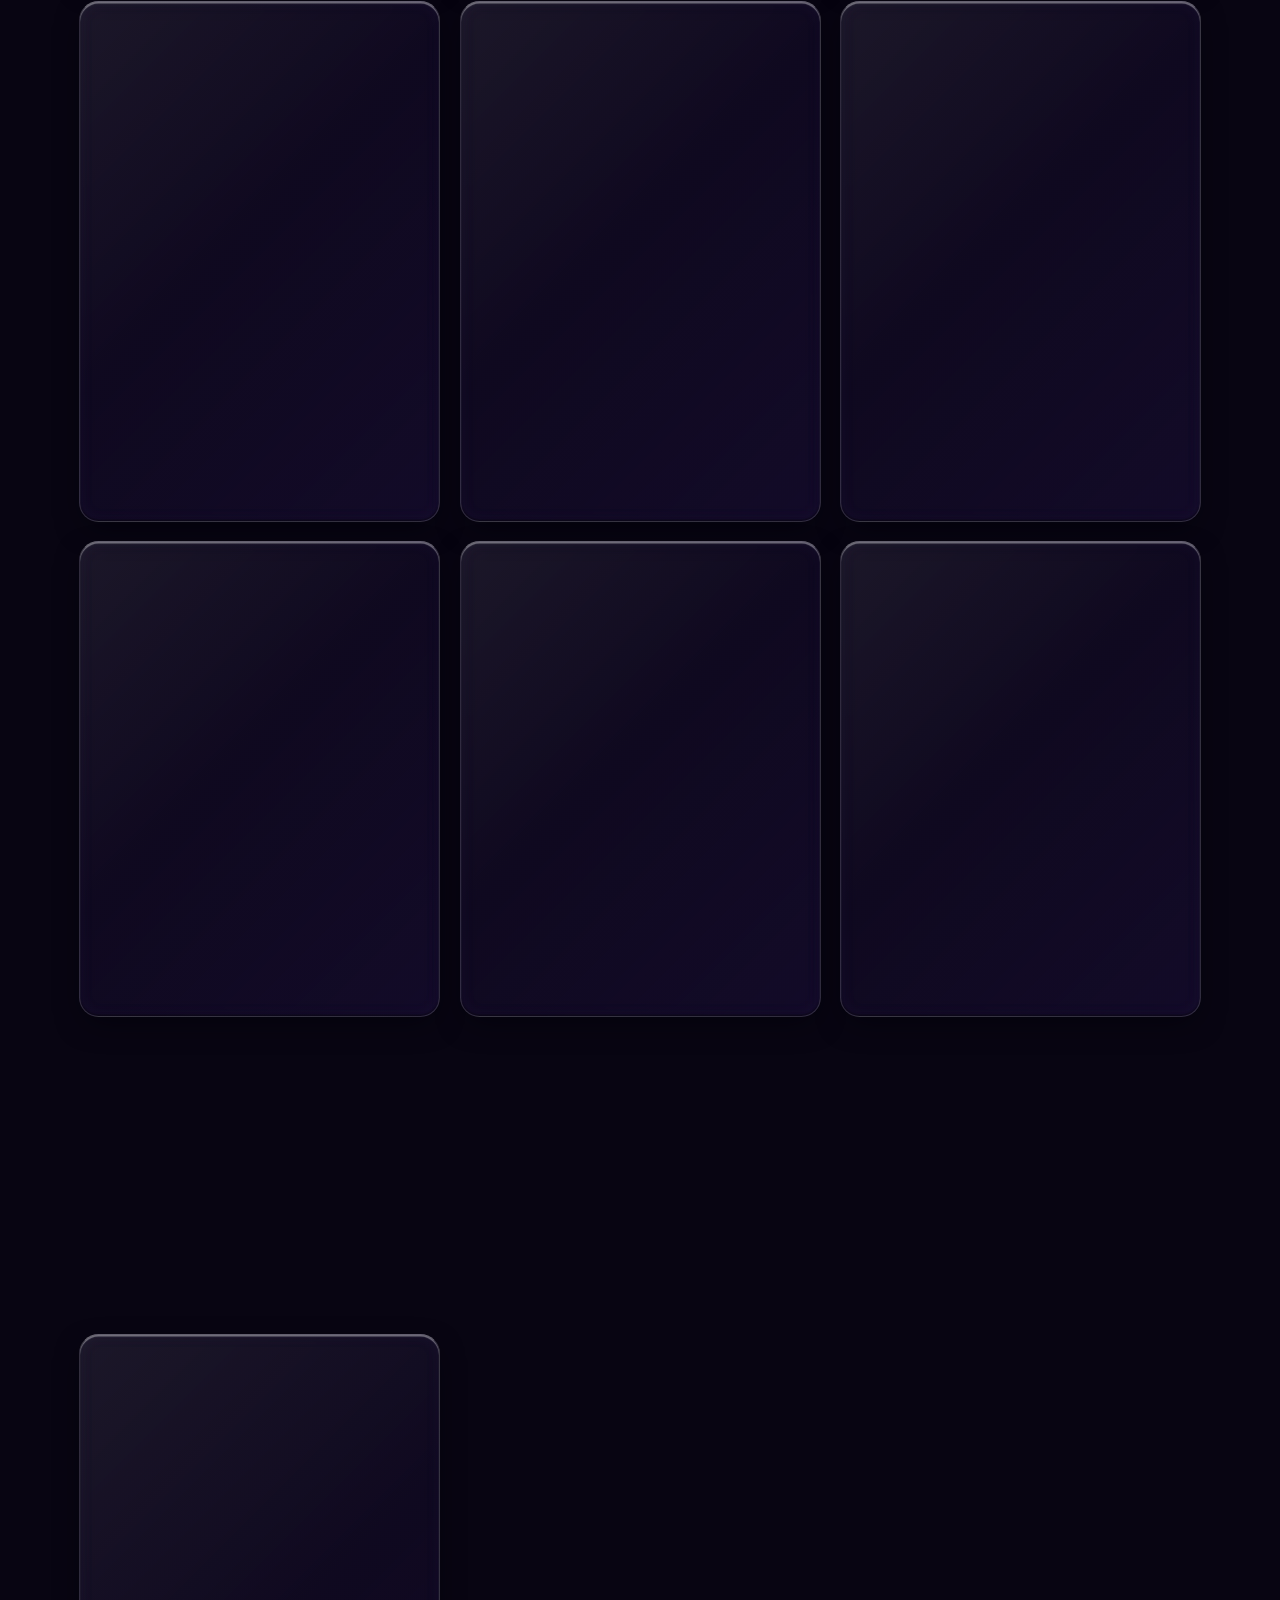
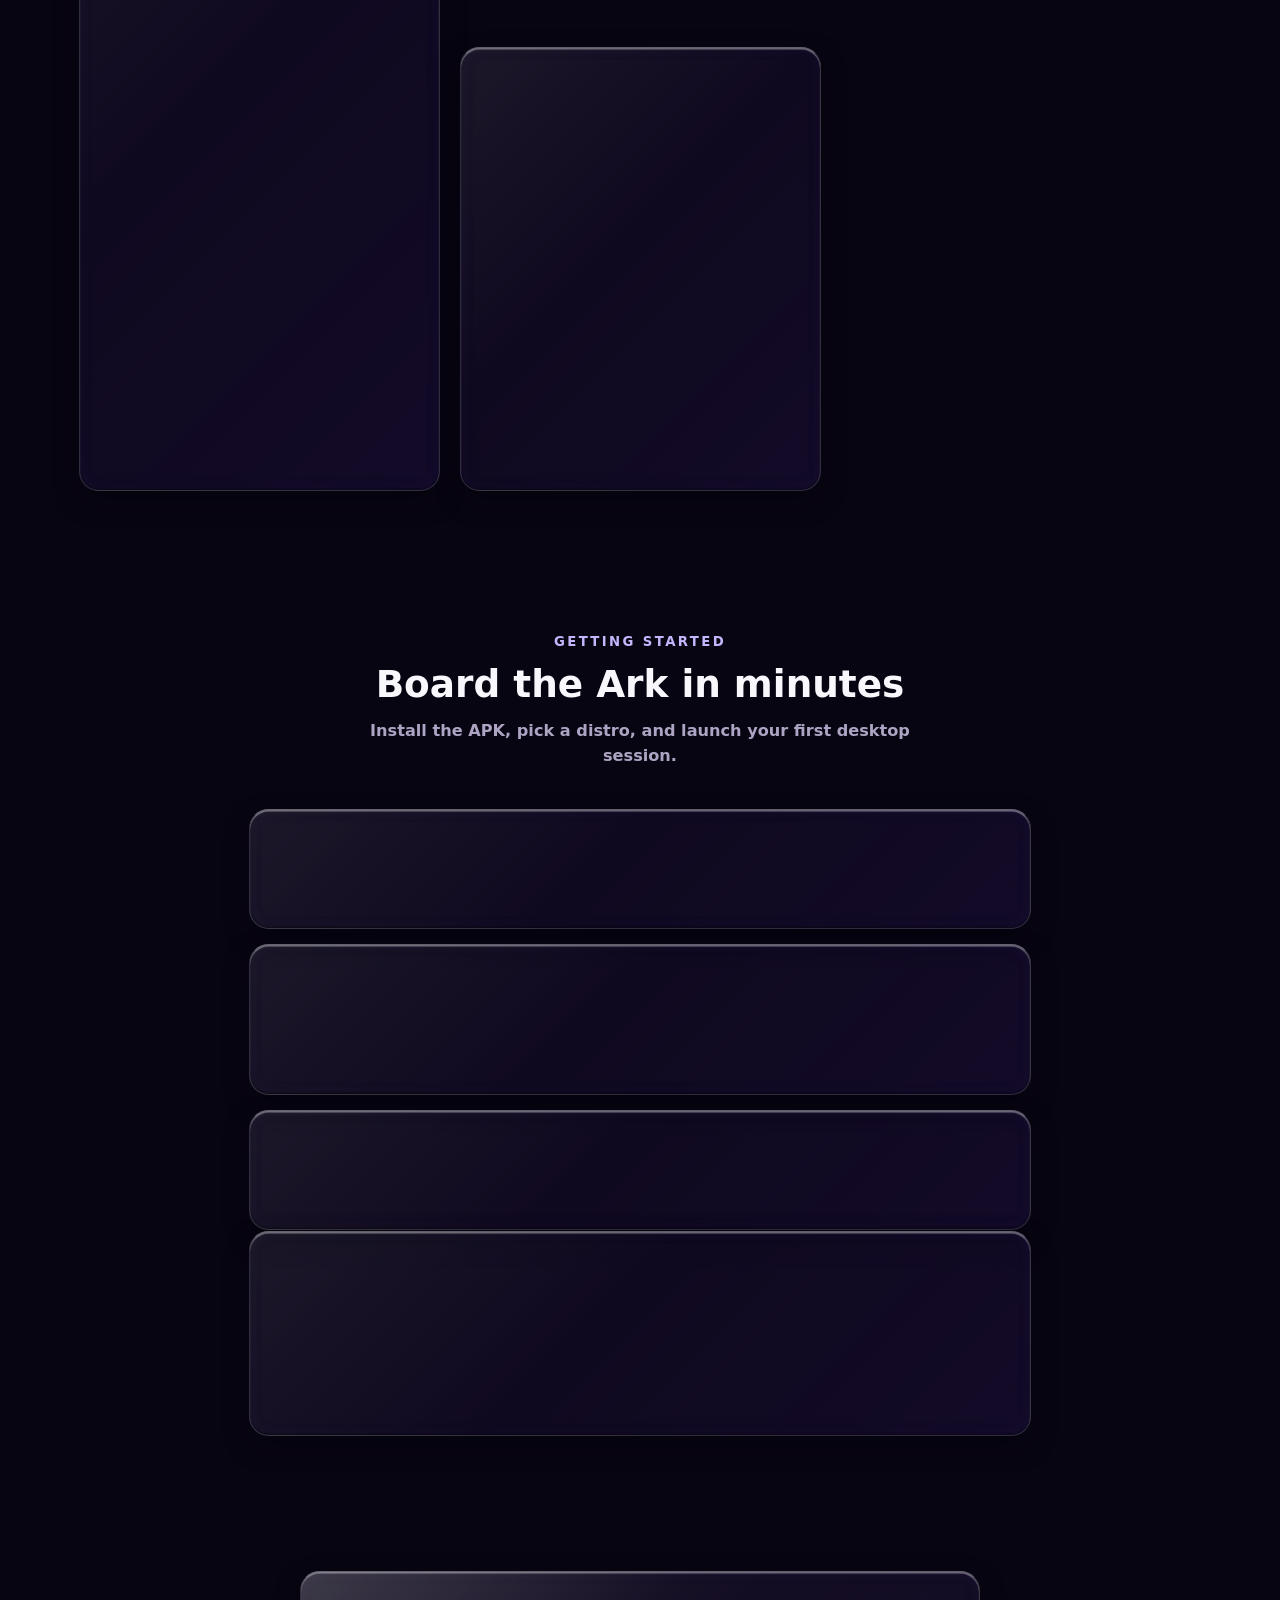
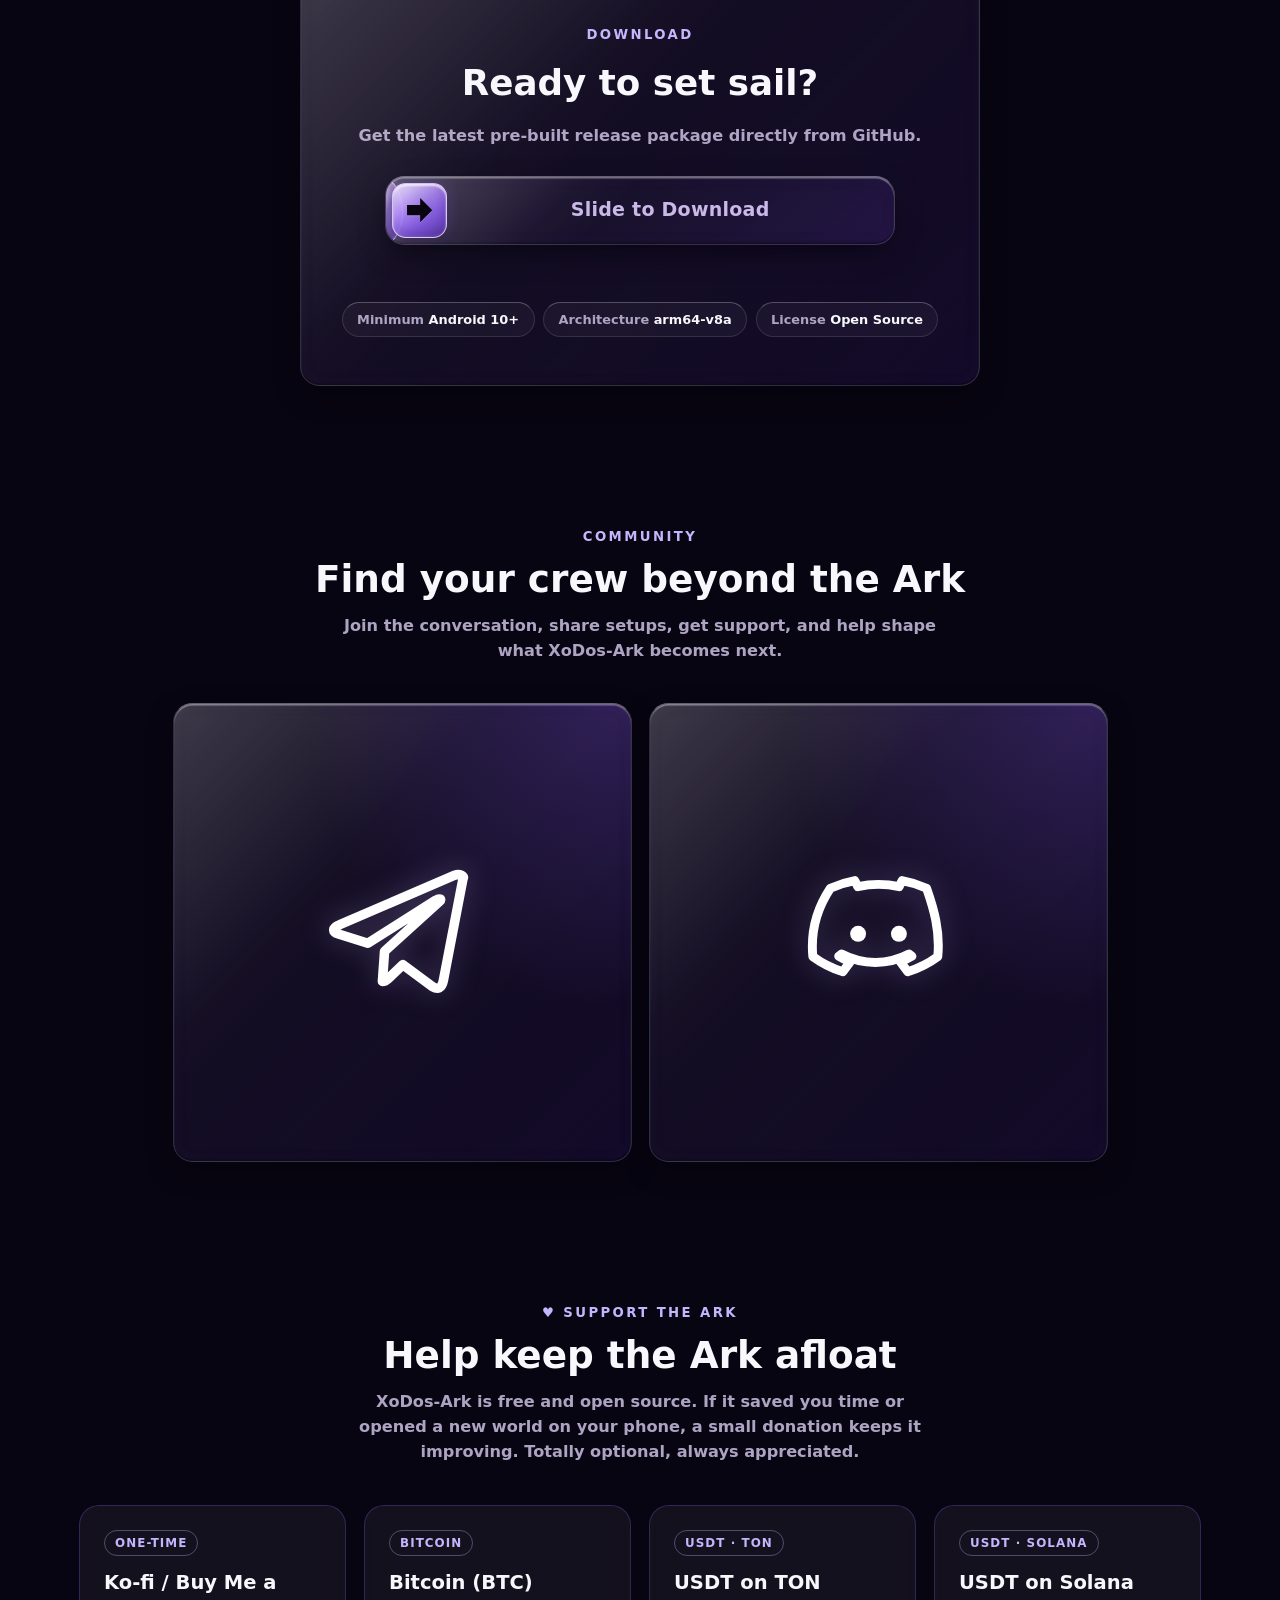
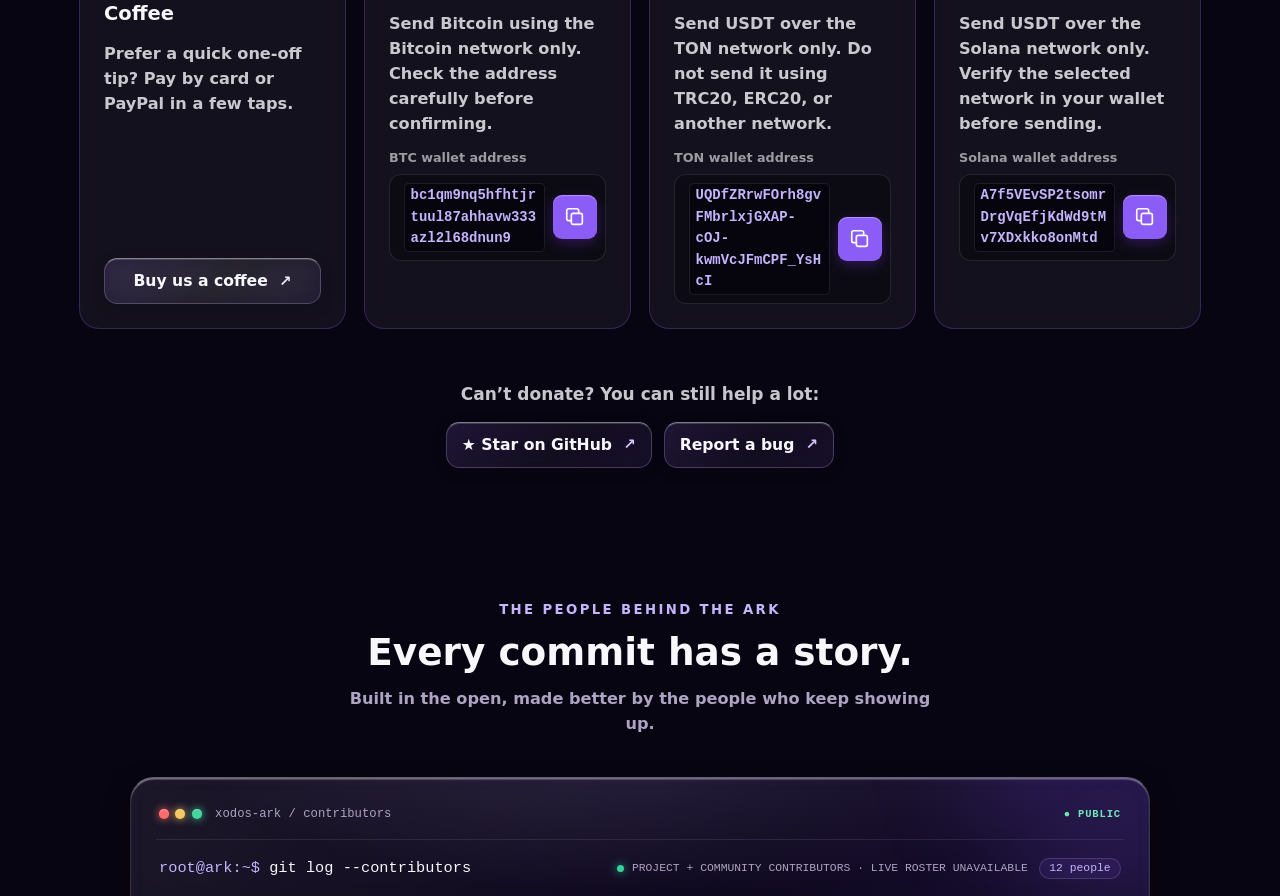
==== commit e7b2ad6d: "Update index.html adding the learn-linux.html path in card 2 in getting start sec" ====
--- a/index.html
+++ b/index.html
@@ -168,7 +168,7 @@
 <span class="num">2</span>
 <div>
 <h3>Pick your distro &amp; update</h3>
-<p>Select a distribution, start the container, and update package sources: <b> <a href="learn-native_env.html" class="glass-action">Want to learn about Linux, distros & how to use the app</a> </p>
+<p>Select a distribution, start the container, and update package sources: <b> <a href="learn-linux.html" class="glass-action">Want to learn about Linux, distros & how to use the app</a> </p>
 </div>
 </article>
 <article class="step glass rv">
--- a/style.css
+++ b/style.css
@@ -509,6 +509,11 @@
   width: 100%;
   height: 100%;
   border: 0;
+  background: #05030b;
+}
+
+.video-frame iframe[loading="lazy"] {
+  content-visibility: auto;
 }
 
 .video-note {
@@ -1440,172 +1445,7 @@
 }
 
 
-/* ===== ULTRA-LIGHTWEIGHT PURPLE LIQUID GLASS VIDEO LOADER (2GB/3GB RAM OPTIMIZED) ===== */
-.video-frame video {
-  display: block;
-  width: 100%;
-  height: 100%;
-  object-fit: contain;
-  background: #05030b;
-}
-
-.xodos-vid-host {
-  position: relative !important;
-}
-
-.xodos-loader-overlay {
-  position: absolute;
-  inset: 0;
-  z-index: 20;
-  display: flex;
-  flex-direction: column;
-  align-items: center;
-  justify-content: center;
-  padding: 16px;
-  background: radial-gradient(circle at 50% 42%, rgba(28, 16, 56, 0.86) 0%, rgba(8, 5, 18, 0.96) 100%);
-  backdrop-filter: blur(8px) saturate(140%);
-  -webkit-backdrop-filter: blur(8px) saturate(140%);
-  opacity: 0;
-  visibility: hidden;
-  pointer-events: none;
-  transition: opacity 0.2s ease, visibility 0.2s ease;
-  contain: layout style paint;
-}
-
-.xodos-loader-overlay.is-active {
-  opacity: 1;
-  visibility: visible;
-  pointer-events: auto;
-}
-
-/* Subtle purple grid/scanline shimmer matching .grid & .glass */
-.xodos-loader-scanlines {
-  position: relative;
-  width: min(295px, 86%);
-  padding: 16px 0;
-  display: flex;
-  align-items: center;
-  justify-content: center;
-  background-image: repeating-linear-gradient(
-    to bottom,
-    rgba(196, 181, 253, 0.06) 0px,
-    rgba(196, 181, 253, 0.06) 1px,
-    transparent 1px,
-    transparent 4px
-  );
-}
-
-/* Soft pre-rendered violet ambient bloom (GPU scaleX only — zero filter: blur) */
-.xodos-loader-bloom {
-  position: absolute;
-  left: 0;
-  right: 0;
-  height: 54px;
-  border-radius: 999px;
-  background: radial-gradient(
-    ellipse at 65% 50%,
-    rgba(139, 92, 246, 0.44) 0%,
-    rgba(124, 58, 237, 0.18) 55%,
-    transparent 80%
-  );
-  transform-origin: left center;
-  transform: scaleX(0.05);
-  will-change: transform;
-  pointer-events: none;
-}
-
-/* Convex Optical Liquid Glass Track (matches project .glass & .badge tokens) */
-.xodos-loader-track {
-  position: relative;
-  width: 100%;
-  height: 38px;
-  border-radius: 0.85rem;
-  background: var(--glass-bg, linear-gradient(135deg, rgba(255, 255, 255, 0.08) 0%, rgba(20, 13, 38, 0.65) 45%, rgba(139, 92, 246, 0.12) 100%));
-  border: 1px solid var(--glass-stroke, rgba(255, 255, 255, 0.14));
-  border-top-color: var(--glass-stroke-top, rgba(255, 255, 255, 0.35));
-  box-shadow: var(--lens-shadow, 0 10px 30px -8px rgba(2, 1, 8, 0.7), inset 0 1.5px 1px 0 rgba(255, 255, 255, 0.4), inset 0 -1.5px 2px 0 rgba(0, 0, 0, 0.4), inset 0 0 16px 0 rgba(139, 92, 246, 0.08));
-  overflow: hidden;
-  display: flex;
-  align-items: center;
-}
-
-/* Top specular liquid glass highlight inside track */
-.xodos-loader-track::after {
-  content: "";
-  position: absolute;
-  inset: 0;
-  border-radius: inherit;
-  pointer-events: none;
-  z-index: 2;
-  background: linear-gradient(180deg, rgba(255, 255, 255, 0.22) 0%, rgba(255, 255, 255, 0.03) 42%, transparent 100%);
-}
-
-/* Incandescent white-to-violet liquid fill bar (GPU composited scaleX) */
-.xodos-loader-fill {
-  position: absolute;
-  inset: 2px;
-  border-radius: 0.7rem;
-  background: linear-gradient(
-    90deg,
-    #ffffff 0%,
-    #ede9fe 45%,
-    #c4b5fd 76%,
-    #8b5cf6 92%,
-    #7c3aed 100%
-  );
-  box-shadow:
-    0 0 14px rgba(139, 92, 246, 0.75),
-    inset 0 1px 1px rgba(255, 255, 255, 0.75),
-    inset 0 -1px 2px rgba(76, 29, 149, 0.45);
-  transform-origin: left center;
-  transform: scaleX(0);
-  will-change: transform;
-}
-
-/* Crisp tabular percentage counter */
-.xodos-loader-pct {
-  position: relative;
-  z-index: 3;
-  margin-left: auto;
-  padding-right: 12px;
-  font-family: var(--mono, ui-monospace, SFMono-Regular, Menlo, Consolas, monospace);
-  font-size: 12px;
-  font-weight: 700;
-  letter-spacing: 0.04em;
-  color: var(--ink, #f8f7fc);
-  text-shadow: 0 1px 4px rgba(5, 3, 11, 0.95), 0 0 8px rgba(139, 92, 246, 0.5);
-  font-variant-numeric: tabular-nums;
-  user-select: none;
-}
-
-/* Status caption below bar */
-.xodos-loader-label {
-  margin-top: 9px;
-  font-family: var(--font, system-ui, -apple-system, sans-serif);
-  font-size: 11px;
-  font-weight: 600;
-  letter-spacing: 0.09em;
-  text-transform: uppercase;
-  color: var(--violet-soft, #c4b5fd);
-  text-shadow: 0 1px 4px rgba(5, 3, 11, 0.85);
-  text-align: center;
-  user-select: none;
-}
-
-@supports not ((backdrop-filter: blur(1px)) or (-webkit-backdrop-filter: blur(1px))) {
-  .xodos-loader-overlay {
-    background: rgba(14, 9, 28, 0.96);
-  }
-}
-
-@media (prefers-reduced-motion: reduce) {
-  .xodos-loader-fill,
-  .xodos-loader-bloom,
-  .xodos-loader-overlay {
-    transition: none !important;
-  }
-}
-
+/* Custom video loading overlay styles removed. */
 
 /* ==========================================================================
    SITE-WIDE LINK BUTTONS — keep navbar and contributor roster distinct
@@ -1737,3 +1577,509 @@
  .normal-contributor-name { font-size:.72rem; }
  .normal-contributor-label { font-size:.6rem; }
 }
+
+/* Refined iOS-style glass slide-to-download control */
+.download-slider {
+  --download-progress: 0%;
+  position: relative;
+  isolation: isolate;
+  display: flex;
+  align-items: center;
+  width: 100%;
+  max-width: 30rem;
+  min-height: 4.05rem;
+  margin: 1.65rem auto 0;
+  padding: .34rem;
+  overflow: hidden;
+  border: 1px solid rgba(232,220,255,.34);
+  border-top-color: rgba(255,255,255,.66);
+  border-radius: 999px;
+  background:
+    linear-gradient(135deg,rgba(255,255,255,.17),rgba(255,255,255,.045) 38%,rgba(119,79,171,.12)),
+    rgba(34,25,53,.30);
+  -webkit-backdrop-filter: blur(22px) saturate(175%);
+  backdrop-filter: blur(22px) saturate(175%);
+  box-shadow:
+    inset 0 1px 0 rgba(255,255,255,.22),
+    inset 0 -1px 0 rgba(255,255,255,.055),
+    0 9px 28px rgba(0,0,0,.20),
+    0 0 0 1px rgba(255,255,255,.035);
+  touch-action: pan-y;
+  user-select: none;
+  -webkit-user-select: none;
+  transition: border-color .25s ease, box-shadow .25s ease;
+}
+.download-slider::before {
+  content: "";
+  position: absolute;
+  z-index: 1;
+  inset: 1px;
+  border-radius: inherit;
+  pointer-events: none;
+  background: linear-gradient(110deg,rgba(255,255,255,.12),transparent 28%,transparent 70%,rgba(255,255,255,.06));
+  opacity: .75;
+}
+.download-slider::after {
+  content: "";
+  position: absolute;
+  z-index: 0;
+  top: -55%;
+  bottom: -55%;
+  left: -38%;
+  width: 38%;
+  border-radius: 50%;
+  background: radial-gradient(ellipse,rgba(174,126,255,.62),rgba(139,92,246,.20) 42%,transparent 72%);
+  filter: blur(15px);
+  opacity: 0;
+  transform: translateX(var(--download-progress));
+  transition: opacity .25s ease;
+  pointer-events: none;
+}
+.download-slider__fill {
+  position: absolute;
+  z-index: 0;
+  inset: 0 auto 0 0;
+  width: var(--download-progress);
+  border-radius: inherit;
+  background: linear-gradient(90deg,rgba(126,82,205,.10),rgba(153,108,238,.22) 58%,rgba(190,151,255,.30));
+  box-shadow: 8px 0 26px rgba(153,99,255,.13);
+  transition: width .075s linear;
+  pointer-events: none;
+}
+.download-slider__thumb {
+  position: relative;
+  z-index: 3;
+  display: grid;
+  flex: 0 0 3.25rem;
+  width: 3.25rem;
+  height: 3.25rem;
+  place-items: center;
+  padding: 0;
+  border: 1px solid rgba(255,255,255,.76);
+  border-top-color: rgba(255,255,255,.95);
+  border-radius: 50%;
+  color: rgba(255,255,255,.98);
+  background:
+    radial-gradient(circle at 32% 20%,rgba(255,255,255,.48),transparent 44%),
+    linear-gradient(145deg,rgba(255,255,255,.30),rgba(200,177,255,.13) 55%,rgba(107,75,157,.28)),
+    rgba(255,255,255,.10);
+  -webkit-backdrop-filter: blur(20px) saturate(190%);
+  backdrop-filter: blur(20px) saturate(190%);
+  box-shadow:
+    inset 0 1px 1px rgba(255,255,255,.48),
+    inset 0 -1px 1px rgba(255,255,255,.12),
+    0 3px 12px rgba(0,0,0,.25);
+  cursor: grab;
+  touch-action: pan-y;
+  will-change: transform, box-shadow;
+  transition: background .22s ease, box-shadow .22s ease, border-color .22s ease;
+}
+.download-slider__arrow {
+  display: block;
+  width: 1.55rem;
+  height: 1.55rem;
+  filter: drop-shadow(0 1px 2px rgba(0,0,0,.22));
+}
+.download-slider__thumb:active { cursor: grabbing; }
+.download-slider__thumb:focus-visible { outline: 2px solid #fff; outline-offset: 4px; }
+.download-slider__label {
+  position: absolute;
+  z-index: 2;
+  inset: 0 0 0 3.55rem;
+  display: grid;
+  place-items: center;
+  padding: 0 .85rem;
+  color: rgba(248,244,255,.88);
+  font-weight: 650;
+  font-size: .94rem;
+  letter-spacing: .015em;
+  pointer-events: none;
+  text-shadow: 0 1px 8px rgba(0,0,0,.32);
+  transition: color .2s ease, text-shadow .2s ease;
+}
+.download-slider[data-dragging="true"] {
+  border-color: rgba(190,151,255,.78);
+  box-shadow:
+    inset 0 1px 0 rgba(255,255,255,.28),
+    0 0 0 1px rgba(167,119,255,.20),
+    0 0 20px rgba(151,92,255,.26),
+    0 0 38px rgba(151,92,255,.18),
+    0 9px 28px rgba(0,0,0,.20);
+}
+.download-slider[data-dragging="true"]::after,
+.download-slider[data-state="done"]::after { opacity: .9; }
+.download-slider[data-dragging="true"] .download-slider__thumb {
+  border-color: rgba(224,203,255,.98);
+  background:
+    radial-gradient(circle at 30% 18%,rgba(255,255,255,.68),transparent 46%),
+    linear-gradient(145deg,rgba(211,184,255,.46),rgba(143,99,220,.34)),
+    rgba(255,255,255,.16);
+  box-shadow:
+    inset 0 1px 1px rgba(255,255,255,.62),
+    0 0 12px rgba(187,139,255,.82),
+    0 0 27px rgba(151,92,255,.58),
+    0 5px 18px rgba(0,0,0,.28);
+}
+.download-slider[data-dragging="true"] .download-slider__label {
+  color: #fff;
+  text-shadow: 0 0 12px rgba(190,151,255,.75);
+}
+.download-slider__status {
+  min-height: 1.2rem;
+  margin: .65rem 0 0 !important;
+  color: var(--ink-dim);
+  font-size: .76rem !important;
+}
+.download-slider[data-state="loading"] { opacity: .86; }
+.download-slider[data-state="done"] { border-color: rgba(190,151,255,.68); }
+.download-slider[data-state="error"] { border-color: rgba(248,113,113,.65); }
+@media (prefers-reduced-motion: no-preference) {
+  .download-slider__thumb:hover {
+    box-shadow: inset 0 1px 1px rgba(255,255,255,.55),0 0 14px rgba(180,139,255,.24),0 3px 14px rgba(0,0,0,.24);
+  }
+  .download-slider__label { animation: download-label-glint 3.8s ease-in-out infinite; }
+  @keyframes download-label-glint {
+    0%,100% { opacity: .82; }
+    50% { opacity: 1; }
+  }
+}
+@media (max-width: 420px) {
+  .download-slider { min-height: 3.85rem; }
+  .download-slider__thumb { width: 3.05rem; height: 3.05rem; flex-basis: 3.05rem; }
+  .download-slider__label { left: 3.35rem; font-size: .88rem; }
+}
+
+/* Match the download track to the XoDos-Ark navigation glass */
+.download-slider {
+  border-radius: var(--radius, 1.35rem);
+  background: var(--glass-bg);
+  border: 1px solid var(--glass-stroke);
+  border-top-color: var(--glass-stroke-top);
+  box-shadow: var(--lens-shadow);
+  -webkit-backdrop-filter: blur(9px) saturate(145%);
+  backdrop-filter: blur(9px) saturate(145%);
+}
+.download-slider::before {
+  inset: 0;
+  border-radius: inherit;
+  background: linear-gradient(
+    135deg,
+    rgba(255,255,255,.15) 0%,
+    rgba(255,255,255,.02) 35%,
+    transparent 100%
+  );
+  opacity: 1;
+}
+.download-slider::after {
+  top: -65%;
+  bottom: -65%;
+  left: -25%;
+  width: 52%;
+  border-radius: inherit;
+  background: radial-gradient(
+    ellipse,
+    rgba(173,135,255,.48) 0%,
+    rgba(139,92,246,.16) 48%,
+    transparent 76%
+  );
+  filter: blur(20px);
+}
+.download-slider__fill {
+  border-radius: inherit;
+  background:
+    linear-gradient(135deg,rgba(255,255,255,.10),rgba(255,255,255,.015) 45%,rgba(167,124,255,.16)),
+    rgba(139,92,246,.10);
+  box-shadow: inset 0 1px 0 rgba(255,255,255,.13);
+  -webkit-backdrop-filter: blur(9px) saturate(145%);
+  backdrop-filter: blur(9px) saturate(145%);
+}
+.download-slider__thumb {
+  border-radius: .85rem;
+  background:
+    linear-gradient(135deg,rgba(255,255,255,.22),rgba(255,255,255,.055) 55%,rgba(139,92,246,.12)),
+    var(--glass-bg);
+  border: 1px solid var(--glass-stroke);
+  border-top-color: var(--glass-stroke-top);
+  box-shadow:
+    inset 0 1px 1px rgba(255,255,255,.30),
+    var(--lens-shadow);
+  -webkit-backdrop-filter: blur(9px) saturate(145%);
+  backdrop-filter: blur(9px) saturate(145%);
+}
+.download-slider[data-dragging="true"] {
+  border-color: rgba(190,151,255,.62);
+  box-shadow:
+    var(--lens-shadow),
+    0 0 18px rgba(151,92,255,.20);
+}
+.download-slider[data-dragging="true"] .download-slider__thumb {
+  border-color: rgba(224,203,255,.82);
+  background:
+    linear-gradient(135deg,rgba(255,255,255,.30),rgba(255,255,255,.075) 55%,rgba(139,92,246,.20)),
+    var(--glass-bg);
+  box-shadow:
+    inset 0 1px 1px rgba(255,255,255,.42),
+    0 0 12px rgba(187,139,255,.48),
+    0 0 25px rgba(151,92,255,.34),
+    var(--lens-shadow);
+}
+@media (max-width: 420px) {
+  .download-slider__thumb {
+    border-radius: .78rem;
+  }
+}
+
+
+/* ================================================================
+   XoDos-Ark — reference-matched iOS slide-to-unlock finish
+   Purple glass thumb, solid sharp arrow, travelling text highlight.
+   ================================================================ */
+.download-slider {
+  border-radius: 1.15rem;
+  overflow: hidden;
+  isolation: isolate;
+}
+
+/* Keep the liquid behind the thumb and contained by the track. */
+.download-slider__fill {
+  z-index: 1;
+  overflow: hidden;
+  border-radius: 1rem;
+}
+
+.download-slider__thumb {
+  z-index: 4;
+  flex: 0 0 3.25rem;
+  width: 3.25rem;
+  height: 3.25rem;
+  border-radius: .82rem;
+  color: #10091d;
+  background:
+    linear-gradient(145deg,
+      rgba(235,220,255,.88) 0%,
+      rgba(187,151,255,.84) 32%,
+      rgba(139,92,246,.82) 68%,
+      rgba(94,55,177,.88) 100%);
+  border: 1px solid rgba(229,211,255,.86);
+  box-shadow:
+    inset 0 2px 2px rgba(255,255,255,.72),
+    inset 0 -4px 8px rgba(58,30,117,.30),
+    inset 2px 0 5px rgba(255,255,255,.22),
+    0 3px 10px rgba(13,6,28,.32),
+    0 0 14px rgba(164,119,255,.30);
+  -webkit-backdrop-filter: blur(12px) saturate(175%);
+  backdrop-filter: blur(12px) saturate(175%);
+}
+
+.download-slider__thumb::before {
+  content: "";
+  position: absolute;
+  inset: 1px;
+  border-radius: .72rem;
+  background: linear-gradient(145deg,
+    rgba(255,255,255,.28), transparent 44%, rgba(80,43,151,.10));
+  pointer-events: none;
+}
+
+.download-slider__arrow {
+  display: block;
+  width: 1.9rem;
+  height: 1.9rem;
+  overflow: visible;
+  filter: drop-shadow(0 1px 0 rgba(255,255,255,.18));
+}
+
+.download-slider__arrow path {
+  fill: #10091d;
+  stroke: none;
+  stroke-linejoin: miter;
+}
+
+/* The label remains readable; a narrow lavender-white glint travels
+   across it in separate passes, like the reference's moving highlight. */
+.download-slider__label {
+  z-index: 2;
+  color: transparent;
+  background-image: linear-gradient(100deg,
+    #c9b8e8 0%,
+    #c9b8e8 35%,
+    #f7efff 46%,
+    #ffffff 50%,
+    #c8aaff 55%,
+    #c9b8e8 67%,
+    #c9b8e8 100%);
+  background-size: 260% 100%;
+  background-position: 100% 50%;
+  background-clip: text;
+  -webkit-background-clip: text;
+  -webkit-text-fill-color: transparent;
+  text-shadow: none;
+  animation: unlock-text-sweep 3.2s ease-in-out infinite;
+}
+
+@keyframes unlock-text-sweep {
+  0%, 12% { background-position: 100% 50%; filter: drop-shadow(0 0 0 rgba(190,150,255,0)); }
+  48% { background-position: 0% 50%; filter: drop-shadow(0 0 5px rgba(190,150,255,.48)); }
+  62%, 100% { background-position: -30% 50%; filter: drop-shadow(0 0 0 rgba(190,150,255,0)); }
+}
+
+.download-slider[data-dragging="true"] .download-slider__thumb {
+  background:
+    linear-gradient(145deg,
+      rgba(244,232,255,.94) 0%,
+      rgba(198,166,255,.91) 30%,
+      rgba(151,105,255,.90) 68%,
+      rgba(103,62,190,.92) 100%);
+  border-color: rgba(245,231,255,.98);
+  box-shadow:
+    inset 0 2px 3px rgba(255,255,255,.82),
+    inset 0 -4px 9px rgba(58,30,117,.34),
+    0 0 16px rgba(190,150,255,.56),
+    0 4px 13px rgba(13,6,28,.34);
+}
+
+.download-slider[data-dragging="true"] .download-slider__arrow path {
+  fill: #080510;
+}
+
+@media (max-width: 420px) {
+  .download-slider__thumb {
+    border-radius: .78rem;
+  }
+  .download-slider__thumb::before {
+    border-radius: .68rem;
+  }
+}
+
+@media (prefers-reduced-motion: reduce) {
+  .download-slider__label { animation: none; }
+}
+
+/* ================================================================
+   XoDos-Ark — larger unlock label + visible liquid behind the thumb
+   Final overrides for the download slider
+   ================================================================ */
+.download-slider {
+  overflow: hidden; /* clip liquid to the rounded track */
+  isolation: isolate;
+}
+
+/* Restore the liquid body and its raised, glossy leading wave.
+   The thumb sits above it, while the track clips any overflow. */
+.download-slider .download-slider__fill {
+  z-index: 1;
+  overflow: visible;
+  border-radius: inherit;
+  background:
+    linear-gradient(180deg,
+      rgba(246,235,255,.42) 0%,
+      rgba(207,176,255,.30) 16%,
+      rgba(158,111,255,.48) 48%,
+      rgba(111,68,198,.55) 82%,
+      rgba(82,48,153,.52) 100%);
+  box-shadow:
+    inset 0 2px 3px rgba(255,255,255,.42),
+    inset 0 -5px 9px rgba(48,23,105,.30),
+    0 0 20px rgba(153,104,255,.22);
+}
+
+/* Curved liquid meniscus at the moving fill edge. */
+.download-slider .download-slider__fill::before {
+  content: "";
+  position: absolute;
+  z-index: 1;
+  top: 2px;
+  right: -17px;
+  width: 34px;
+  height: calc(100% - 4px);
+  border-radius: 50%;
+  border: 1px solid rgba(236,220,255,.68);
+  background:
+    radial-gradient(ellipse at 32% 18%,
+      rgba(255,255,255,.82) 0%,
+      rgba(239,222,255,.48) 13%,
+      transparent 38%),
+    linear-gradient(180deg,
+      rgba(228,207,255,.70) 0%,
+      rgba(184,146,255,.56) 38%,
+      rgba(125,78,214,.62) 100%);
+  box-shadow:
+    inset 2px 0 5px rgba(255,255,255,.48),
+    inset -3px 0 7px rgba(61,31,126,.28),
+    0 0 12px rgba(193,158,255,.42);
+  pointer-events: none;
+}
+
+/* Fine reflective streak over the liquid surface. */
+.download-slider .download-slider__fill::after {
+  content: "";
+  position: absolute;
+  top: 5px;
+  right: -9px;
+  width: calc(100% - 5px);
+  height: 9px;
+  border-radius: 50%;
+  background: linear-gradient(90deg,
+    transparent 0%,
+    rgba(255,255,255,.12) 55%,
+    rgba(255,255,255,.68) 100%);
+  filter: blur(2px);
+  opacity: .82;
+  pointer-events: none;
+  animation: ark-liquid-glimmer 2.2s ease-in-out infinite;
+}
+
+@keyframes ark-liquid-glimmer {
+  0%, 100% { opacity: .48; transform: translateY(1px) scaleY(.8); }
+  50% { opacity: .95; transform: translateY(-1px) scaleY(1.15); }
+}
+
+/* Larger, clearer label; keep the travelling highlight. */
+.download-slider .download-slider__label {
+  z-index: 2;
+  font-size: 1.12rem;
+  font-weight: 750;
+  letter-spacing: .012em;
+  line-height: 1.15;
+  padding-inline: .7rem;
+  background-size: 260% 100%;
+  animation: unlock-text-sweep 3.1s ease-in-out infinite;
+}
+
+/* Keep the purple-glass thumb and crisp black arrow above the liquid. */
+.download-slider .download-slider__thumb {
+  z-index: 5;
+  position: relative;
+  color: #080510;
+}
+.download-slider .download-slider__arrow path {
+  fill: #080510;
+  stroke: none;
+}
+
+.download-slider[data-dragging="true"] .download-slider__fill {
+  background:
+    linear-gradient(180deg,
+      rgba(255,255,255,.48) 0%,
+      rgba(218,194,255,.36) 18%,
+      rgba(166,119,255,.56) 54%,
+      rgba(103,61,188,.62) 100%);
+  box-shadow:
+    inset 0 2px 4px rgba(255,255,255,.48),
+    inset 0 -5px 10px rgba(48,23,105,.34),
+    0 0 24px rgba(164,112,255,.32);
+}
+
+@media (max-width: 420px) {
+  .download-slider .download-slider__label {
+    font-size: 1rem;
+    letter-spacing: 0;
+  }
+}
+
+@media (prefers-reduced-motion: reduce) {
+  .download-slider .download-slider__fill::after,
+  .download-slider .download-slider__label {
+    animation: none !important;
+  }
+}
